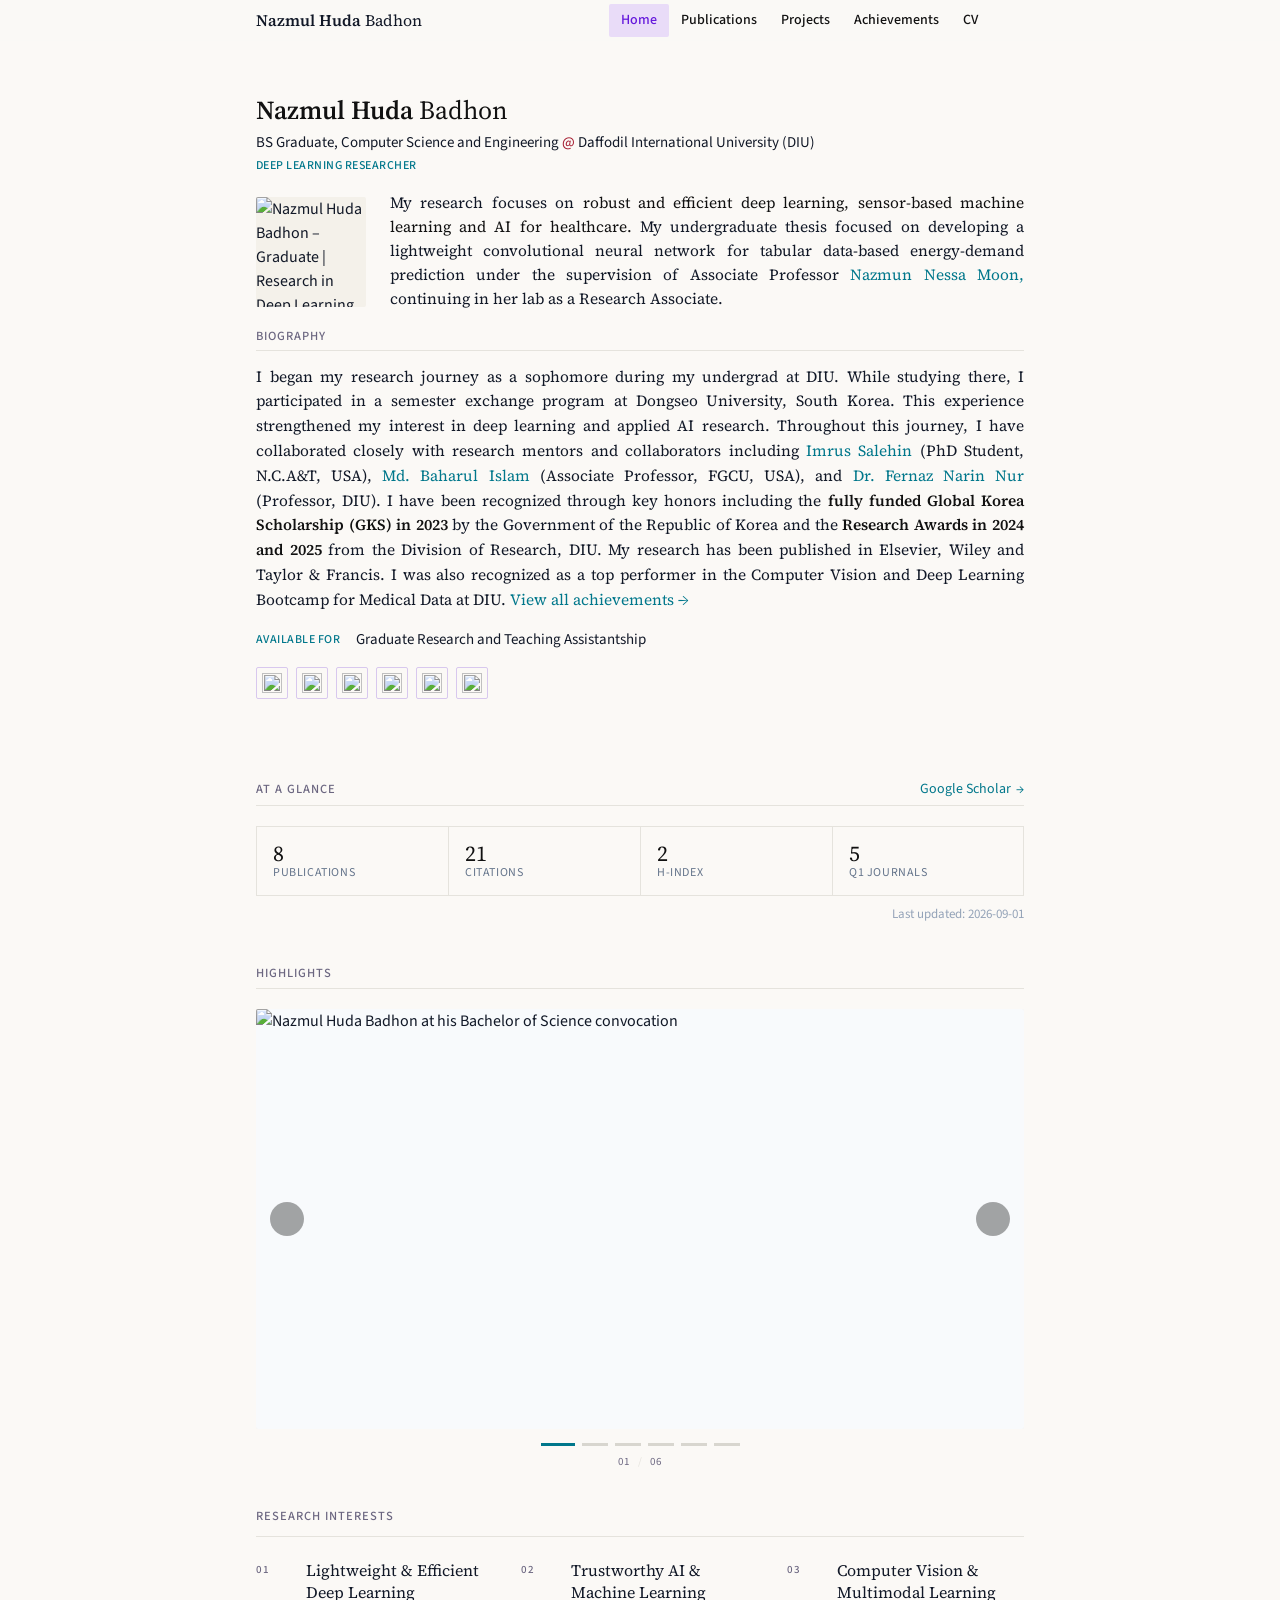
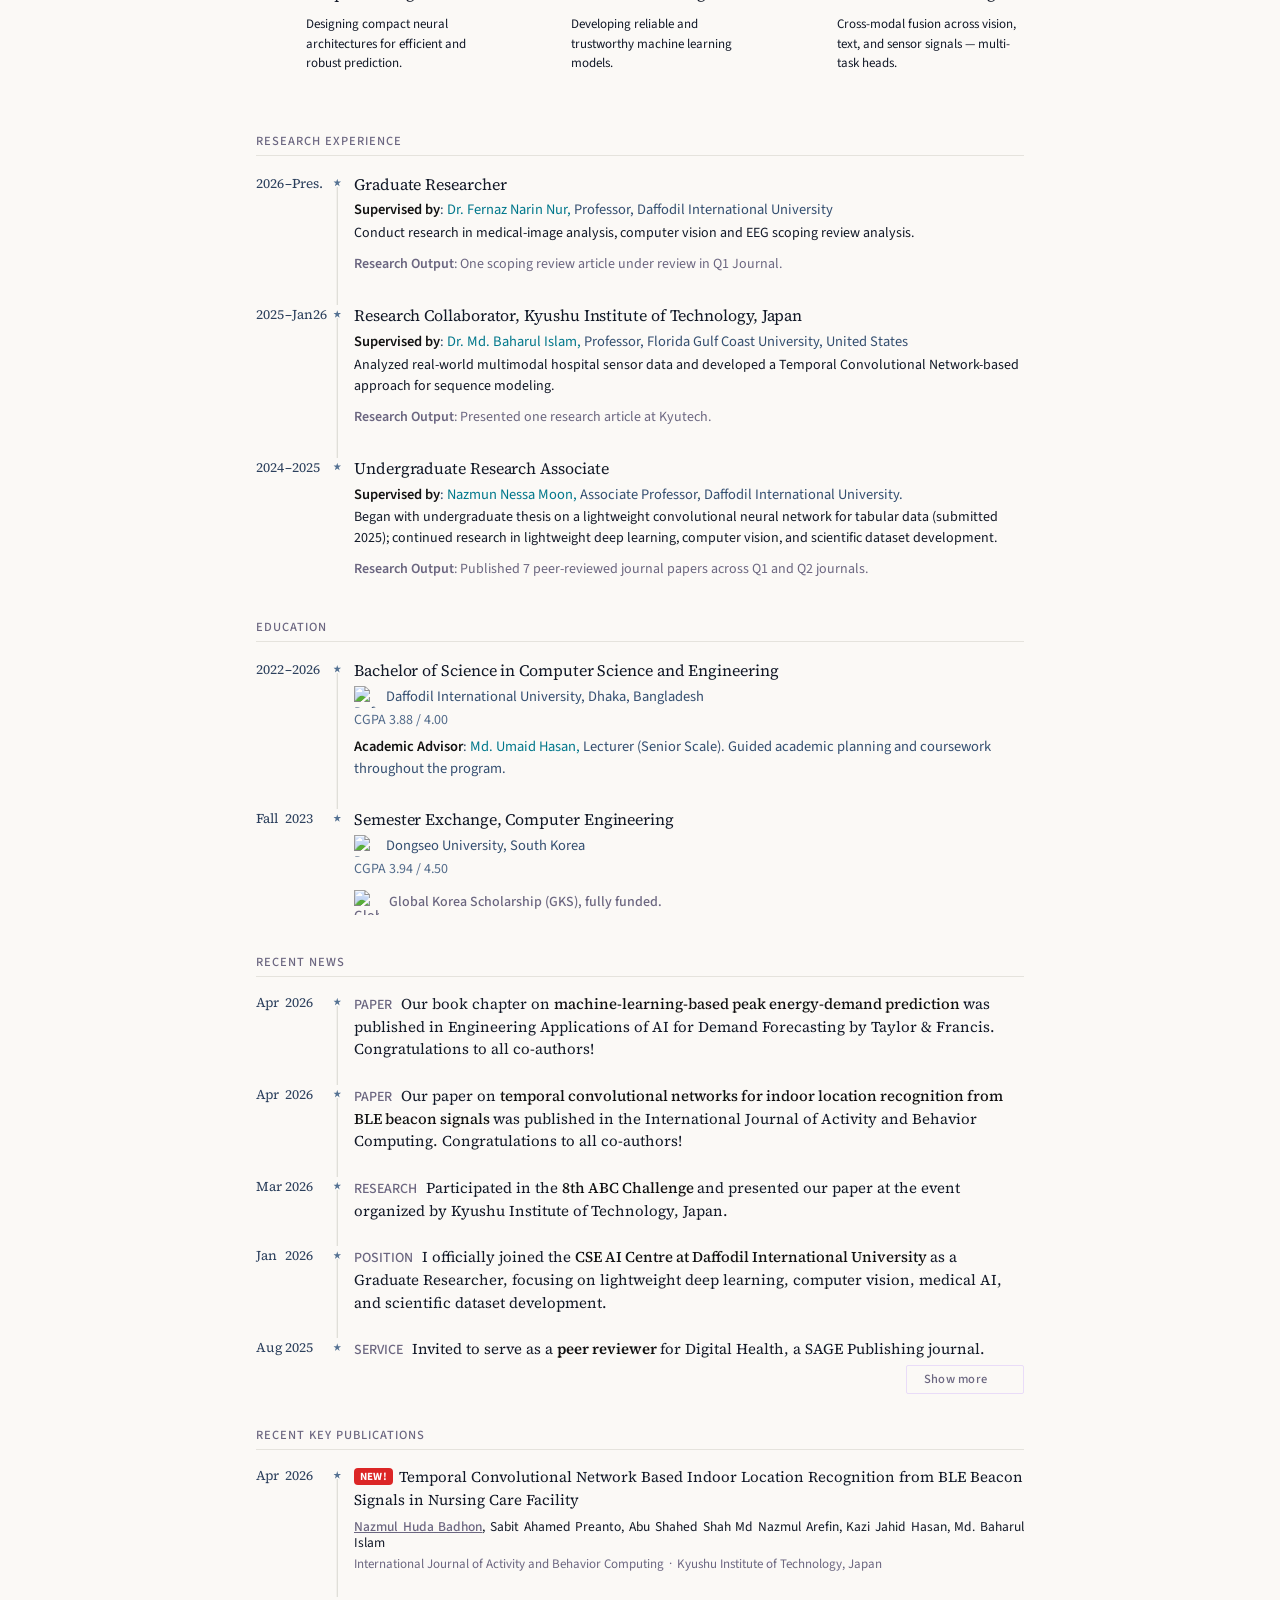
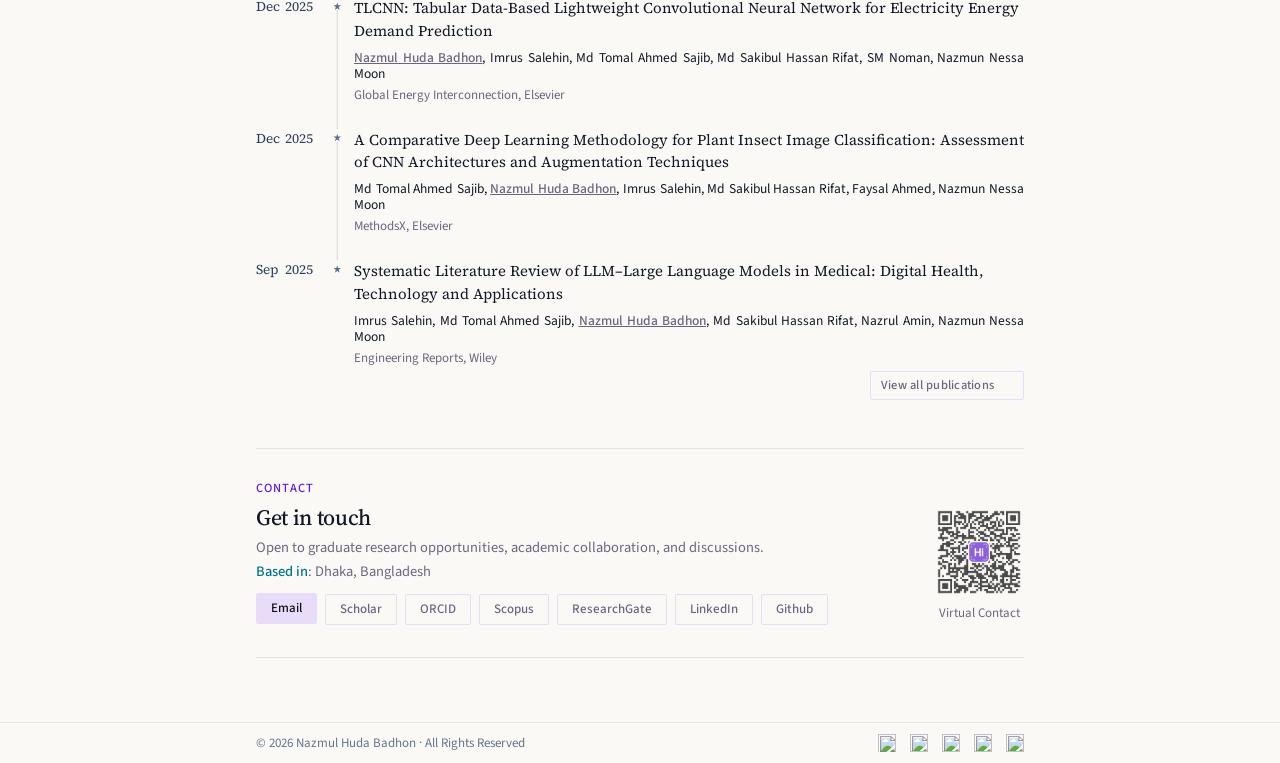
==== index.html @ 68e1f947 "New Version of Academic Website" ====
<!DOCTYPE html>
<html class="scroll-smooth" lang="en">

<head>
  <meta charset="UTF-8" />
  <meta name="viewport" content="width=device-width, initial-scale=1.0" />
  <meta name="viewport" content="width=device-width, initial-scale=1, maximum-scale=1, user-scalable=no">
  <meta name="description"
    content="Academic Website of Nazmul Huda Badhon, a computer science graduate and deep learning researcher working in healthcare AI, sensor-based machine learning, and lightweight deep learning." />
  <meta name="theme-color" content="#ffffff" />
  <meta name="keywords"
    content="Nazmul Huda Badhon, Badhon, Computer Science, Deep Learning, AI, Medical Imaging, Research, Publications, Portfolio, Website, CSE Researcher" />
  <link rel="canonical" href="https://nazmulhudabadhon.github.io/" />

  <!-- Google site verification -->
  <meta name="google-site-verification" content="2ws3IdBsnUZpFe400H1C5vRXXWAB_O7FI4sjySFVsS0" />

  <title>Nazmul Huda Badhon | Academic Website</title>

  <!-- Critical local fonts -->
  <link rel="preload" href="./fonts/SourceSans3-Regular.woff2" as="font" type="font/woff2" crossorigin>
  <link rel="preload" href="./fonts/SourceSans3-Medium.woff2" as="font" type="font/woff2" crossorigin>
  <link rel="preload" href="./fonts/SourceSans3-SemiBold.woff2" as="font" type="font/woff2" crossorigin>
  <link rel="preload" href="./fonts/SourceSans3-Bold.woff2" as="font" type="font/woff2" crossorigin>
  <link rel="preload" href="./fonts/SourceSans3-Italic.woff2" as="font" type="font/woff2" crossorigin>
  <link rel="preload" href="./fonts/SourceSerif4-VariableFont_opsz,wght.woff2" as="font" type="font/woff2" crossorigin>
  <link rel="preload" href="https://cdnjs.cloudflare.com/ajax/libs/font-awesome/6.5.2/webfonts/fa-regular-400.woff2"
    as="font" type="font/woff2" crossorigin>
  <link rel="preload" href="https://cdnjs.cloudflare.com/ajax/libs/font-awesome/6.5.2/webfonts/fa-solid-900.woff2"
    as="font" type="font/woff2" crossorigin>

  <!-- Font Awesome -->
  <link rel="stylesheet" href="https://cdnjs.cloudflare.com/ajax/libs/font-awesome/6.5.2/css/fontawesome.min.css">
  <link rel="stylesheet" href="https://cdnjs.cloudflare.com/ajax/libs/font-awesome/6.5.2/css/solid.min.css">
  <link rel="stylesheet" href="https://cdnjs.cloudflare.com/ajax/libs/font-awesome/6.5.2/css/regular.min.css">
  <link rel="stylesheet" href="https://cdnjs.cloudflare.com/ajax/libs/font-awesome/6.5.2/css/brands.min.css">

  <!-- CSS -->
  <link rel="stylesheet" href="./style/style.css">
  <link rel="stylesheet" href="./style/tailwind-built.css">

  <!-- Primary favicon -->
  <link rel="icon" type="image/png" sizes="48x48"
    href="https://res.cloudinary.com/a3xhs0jd/image/upload/f_png,w_48,h_48,c_fill/v1786223898/favicon.png">

  <!-- Additional favicon size -->
  <link rel="icon" type="image/png" sizes="32x32"
    href="https://res.cloudinary.com/a3xhs0jd/image/upload/f_png,w_32,h_32,c_fill/v1786223898/favicon.png">

  <!-- ICO fallback -->
  <link rel="icon" type="image/x-icon"
    href="https://res.cloudinary.com/a3xhs0jd/image/upload/f_ico,w_32,h_32,c_fill/v1786223837/favicon_qq6rld.ico">

  <!-- Apple / iOS -->
  <link rel="apple-touch-icon" sizes="180x180"
    href="https://res.cloudinary.com/a3xhs0jd/image/upload/f_png,w_180,h_180,c_fill/v1786223017/apple-touch-icon.png">

  <!-- Link Preview: Facebook, LinkedIn, WhatsApp -->
  <meta property="og:type" content="website">
  <meta property="og:url" content="https://nazmulhudabadhon.github.io/">
  <meta property="og:title" content="Nazmul Huda Badhon | Academic Website">
  <meta property="og:description" content="Computer Science Graduate and Deep Learning Researcher">
  <meta property="og:image"
    content="https://res.cloudinary.com/a3xhs0jd/image/upload/f_auto,q_auto/v1786223200/preview.png">
  <meta property="og:image:width" content="1200">
  <meta property="og:image:height" content="630">
  <meta property="og:image:alt" content="Nazmul Huda Badhon academic website preview">

  <!-- JSON-LD Schema Markup -->
  <script type="application/ld+json">
      {
        "@context": "https://schema.org",
        "@type": "Person",
        "name": "Nazmul Huda Badhon",
        "url": "https://nazmulhudabadhon.github.io",
        "image": [
          "https://res.cloudinary.com/a3xhs0jd/image/upload/f_auto,q_auto,w_400/v1788415214/badhon.jpg",
          "https://upload.wikimedia.org/wikipedia/commons/9/96/Nazmulhudabadhon.jpg"
        ],
        "jobTitle": "Deep Learning Researcher and Computer Science Graduate",
        "affiliation": {
          "@type": "Organization",
          "name": "Daffodil International University"
        },
        "nationality": {
          "@type": "Country",
          "name": "Bangladesh"
        },
        "sameAs": [
          "https://nazmulhudabadhon.github.io/",
          "https://sites.google.com/view/nazmulhudabadhon",
          "https://www.wikidata.org/wiki/Q136734590",
          "https://scholar.google.com/citations?user=pIs1mzsAAAAJ",
          "https://orcid.org/0009-0006-6205-2422",
          "https://www.researchgate.net/profile/Nazmul-Huda-Badhon",
          "https://www.scopus.com/authid/detail.uri?authorId=60208547100",
          "https://www.webofscience.com/wos/author/record/NYS-9310-2025",
          "https://www.semanticscholar.org/author/Nazmul-Huda-Badhon/2281092135",
          "https://sciprofiles.com/profile/nazmulhudabadhon",
          "https://daffodilvarsity.academia.edu/NazmulHudaBadhon",
          "https://loop.frontiersin.org/people/3455712/",
          "https://github.com/nazmulhudabadhon",
          "https://www.kaggle.com/nazmulhudabadhon",
          "https://www.linkedin.com/in/nazmulhudabadhon/",
          "https://www.facebook.com/nazmul.huda.badhon/",
          "https://www.instagram.com/n.bad_hon/",
          "https://commons.wikimedia.org/wiki/File:Nazmulhudabadhon.jpg"
        ]
      }
    </script>

  <script>
    (function () {
      try {
        const savedTheme = localStorage.getItem("site-theme");
        const systemDark = window.matchMedia("(prefers-color-scheme: dark)").matches;
        const theme = savedTheme || (systemDark ? "dark" : "light");
        document.documentElement.dataset.theme = theme;
        document.documentElement.style.colorScheme = theme;
      } catch (error) {
        document.documentElement.dataset.theme = "light";
        document.documentElement.style.colorScheme = "light";
      }
    })();
  </script>

</head>

<body class="scroll-smooth">
  <a class="skip-link sr-only focus:not-sr-only focus:fixed focus:top-3 focus:left-3 focus:z-[10000] focus:bg-white focus:px-4 focus:py-2 focus:shadow-lg"
    href="#main-content">Skip to main content</a>

  <!-- ===== DESKTOP TOP NAVBAR ===== -->
  <header class="desktop-header hidden lg:block">
    <div class="desktop-header__inner">
      <a href="./" class="desktop-brand" aria-label="Nazmul Huda Badhon home">
        <span style="font-weight: 600;">Nazmul Huda</span>&nbsp;Badhon
      </a>

      <nav class="segmented-nav" aria-label="Main navigation">
        <a href="./" class="segmented-nav__link is-active" aria-current="page">Home</a>

        <a href="./research/" class="segmented-nav__link">Publications</a>

        <a href="./projects/" class="segmented-nav__link">Projects</a>

        <a href="./achievement/" class="segmented-nav__link">Achievements</a>

        <a href="./resume/" class="segmented-nav__link segmented-nav__link--cv">CV</a>
      </nav>

      <button id="themeToggle" class="desktop-theme-toggle" type="button" aria-label="Switch to dark mode"
        title="Switch to dark mode" aria-pressed="false">
        <i class="fa-regular fa-moon" aria-hidden="true"></i>
      </button>
    </div>
  </header>

  <!-- Mobile top header -->
  <header class="mobile-topbar lg:hidden">
    <a href="./" class="mobile-topbar__brand">
      <span class="mobile-topbar__name">Nazmul Huda Badhon</span>
    </a>

    <button id="mobileThemeToggle" class="mobile-topbar__theme" type="button" aria-label="Switch theme"
      aria-pressed="false">
      <i class="fa-regular fa-sun" aria-hidden="true"></i>
    </button>
  </header>


  <!-- ===== MAIN CONTENT ===== -->
  <main id="main-content">
    <div class="drawer lg:drawer-open">
      <input id="my-drawer-2" type="checkbox" class="drawer-toggle" />
      <div class="drawer-content flex flex-col w-full">

        <!-- About -->
        <section id="about" class="pt-8 pb-12 lg:pt-6 lg:pb-16">

          <!-- Homepage introduction -->
          <div class="mx-auto w-full max-w-[768px] px-6 lg:px-0">

            <div style="margin-top: 26px;">

              <!-- Name -->
              <h1 class="mt-6 sm:mt-4 font-['Source_Serif_4'] leading-[1.05] tracking-[-0.025em] text-[#111111]"
                style="font-size: clamp(12px, 6vw, 26px);">
                <span style="font-weight:600;">Nazmul Huda</span>&nbsp;Badhon
              </h1>

              <!-- Affiliation -->
              <p class="bsc-affiliation mb-[6px] italic sm:not-italic text-left font-['Source_Sans_3'] text-[14px] font-normal leading-[1.6] text-[#1111111] sm:text-[15px]"
                style="margin-top: 1px;">
                BS Graduate, Computer Science and Engineering
                <span class="atr not-italic text-[#A51C30]">@</span>
                Daffodil International University (DIU)
              </p>

              <!-- Role -->
              <div
                style="font-family:var(--font-mono);font-size:12px;font-weight:500;color:var(--accent-link);letter-spacing:0.04em;text-transform:uppercase;margin-top:2px;margin-bottom:16px">
                Deep Learning Researcher
              </div>

              <!-- Mobile-only wrapped profile section -->
              <div class="mobile-research-wrap lg:hidden">

                <img src="https://res.cloudinary.com/a3xhs0jd/image/upload/f_auto,q_auto,w_400/v1788415214/badhon.jpg"
                  alt="Nazmul Huda Badhon" class="mobile-research-photo">

                <p class="mobile-research-text">
                  My research focuses on

                  <span class="text-[#111111]">
                    robust and efficient deep learning, sensor-based machine learning and
                    AI for healthcare.
                  </span>

                  My undergraduate thesis focused on developing a lightweight
                  convolutional neural network for tabular data-based energy-demand
                  prediction under the supervision of Associate Professor

                  <a href="https://scholar.google.com/citations?user=mC0VMYQAAAAJ&hl=en" target="_blank"
                    rel="noopener noreferrer"
                    class="font-normal text-[#00778B] decoration-[#00778B]/40 transition-colors hover:text-[#6519dc] hover:decoration-[#6519dc]"
                    style="text-decoration-thickness: 1px;">
                    Nazmun Nessa Moon,
                  </a>

                  continuing in her lab as a Research Associate.
                </p>
              </div>

              <!-- Portrait + Research introduction -->
              <div class="profile-intro">

                <!-- Floating portrait -->
                <figure class="hidden lg:block profile-intro__photo">
                  <img src="https://res.cloudinary.com/a3xhs0jd/image/upload/f_auto,q_auto,w_400/v1788415214/badhon.jpg"
                    alt="Nazmul Huda Badhon – Graduate | Research in Deep Learning and Computer Vision" width="600"
                    height="600" loading="eager" decoding="async" fetchpriority="high" />
                </figure>

                <!-- This paragraph wraps around the image -->
                <p class="hidden lg:block profile-intro__text">
                  My research focuses on

                  <span class="text-[#111111]">
                    robust and efficient deep learning, sensor-based machine learning and
                    AI for healthcare.
                  </span>

                  My undergraduate thesis focused on developing a lightweight
                  convolutional neural network for tabular data-based energy-demand
                  prediction under the supervision of Associate Professor

                  <a href="https://scholar.google.com/citations?user=mC0VMYQAAAAJ&hl=en" target="_blank"
                    rel="noopener noreferrer"
                    class="font-normal text-[#00778B] decoration-[#00778B]/40 transition-colors hover:text-[#6519dc] hover:decoration-[#6519dc]"
                    style="text-decoration-thickness: 1px;">
                    Nazmun Nessa Moon,
                  </a>

                  continuing in her lab as a Research Associate.
                </p>

                <!-- paragraph below the portrait -->
                <div class="academic-section-heading" style="margin-top: 16px;">
                  <span class="academic-section-kicker">
                    Biography
                  </span>
                </div>

                <p class="profile-intro__second mobile-research-text">
                  I began my research journey as a sophomore during
                  my undergrad at
                  DIU. While studying there,
                  I participated in a semester exchange program at Dongseo University, South Korea.
                  This experience strengthened my interest in deep learning and applied
                  AI research.
                  Throughout this journey, I have
                  collaborated closely with research mentors and collaborators including

                  <a href="https://scholar.google.com/citations?user=eg3QPhcAAAAJ&hl=en" target="_blank"
                    rel="noopener noreferrer"
                    class="font-normal text-[#00778B] decoration-[#00778B]/40 transition-colors hover:text-[#6519dc] hover:decoration-[#6519dc]"
                    style="text-decoration-thickness: 1px;">
                    Imrus Salehin
                  </a>
                  (PhD Student, N.C.A&T, USA),

                  <a href="https://scholar.google.com/citations?user=TzuA2ScAAAAJ&hl=en" target="_blank"
                    rel="noopener noreferrer"
                    class="font-normal text-[#00778B] decoration-[#00778B]/40 transition-colors hover:text-[#6519dc] hover:decoration-[#6519dc]"
                    style="text-decoration-thickness: 1px;">
                    Md. Baharul Islam
                  </a>
                  (Associate Professor, FGCU, USA), and

                  <a href="https://scholar.google.com/citations?user=2D3mKUYAAAAJ&hl=en" target="_blank"
                    rel="noopener noreferrer"
                    class="font-normal text-[#00778B] decoration-[#00778B]/40 transition-colors hover:text-[#6519dc] hover:decoration-[#6519dc]"
                    style="text-decoration-thickness: 1px;">
                    Dr. Fernaz Narin Nur
                  </a>
                  (Professor, DIU).

                  I have been recognized through key honors including the
                  <span class="font-semibold text-[#111111]">
                    fully funded Global Korea Scholarship (GKS) in 2023
                  </span>
                  by the Government of the Republic of Korea and the
                  <span class="font-semibold text-[#111111]">
                    Research Awards in 2024 and 2025
                  </span>
                  from the Division of Research, DIU. My research has been published in Elsevier, Wiley and Taylor &
                  Francis. I was also
                  recognized as a top performer in the Computer Vision and Deep Learning
                  Bootcamp for Medical Data at DIU.

                  <a href="./achievement/"
                    class="inline-flex items-center gap-1 whitespace-nowrap text-[#00778B] decoration-[#00778B]/40 underline-offset-2 transition hover:text-[#6519dc]">
                    View all achievements
                    <span aria-hidden="true">→</span>
                  </a>
                </p>

                <!-- Availability -->
                <div class="mt-2 flex flex-col items-start gap-1.5 py-2 sm:flex-row sm:items-center sm:gap-4"
                  role="status" aria-label="Availability">

                  <span
                    style="font-family:var(--font-mono);font-size:12px;font-weight:500;color:var(--accent-link);letter-spacing:0.04em;text-transform:uppercase;margin-top:1px;">
                    Available for
                  </span>

                  <span class="font-['Source_Sans_3'] font-normal text-[13px] leading-[1.65] sm:text-[15px]">
                    Graduate Research and Teaching Assistantship
                  </span>
                </div>

                <!-- Academic and professional links (desktop) -->
                <nav class="profile-hero__links mt-2" aria-label="Academic profiles">

                  <a href="mailto:nazmul.badhon.research@gmail.com" aria-label="Email">
                    <img
                      src="https://res.cloudinary.com/a3xhs0jd/image/upload/f_auto,q_auto,w_60/v1786221115/email_cqgi7z.png"
                      alt="" aria-hidden="true" width="18" height="18" loading="eager" decoding="sync"
                      fetchpriority="high" />
                  </a>

                  <a href="https://scholar.google.com/citations?user=pIs1mzsAAAAJ" target="_blank"
                    rel="noopener noreferrer" aria-label="View Nazmul Huda Badhon's Google Scholar profile">
                    <img
                      src="https://res.cloudinary.com/a3xhs0jd/image/upload/f_auto,q_auto,w_60/v1786221124/hat_zmoqjo.png"
                      alt="" aria-hidden="true" width="18" height="18" loading="eager" decoding="sync"
                      fetchpriority="high" />
                  </a>

                  <a href="https://www.researchgate.net/profile/Nazmul-Huda-Badhon" target="_blank"
                    rel="noopener noreferrer" aria-label="View Nazmul Huda Badhon's ResearchGate profile">
                    <img
                      src="https://res.cloudinary.com/a3xhs0jd/image/upload/f_auto,q_auto,w_60/v1788256786/researchgate_joidi0.png"
                      alt="" aria-hidden="true" width="18" height="18" loading="eager" decoding="sync"
                      fetchpriority="high" />
                  </a>

                  <a href="https://www.linkedin.com/in/nazmulhudabadhon/" target="_blank" rel="noopener noreferrer"
                    aria-label="View Nazmul Huda Badhon's LinkedIn profile">
                    <img
                      src="https://res.cloudinary.com/a3xhs0jd/image/upload/f_auto,q_auto,w_60/v1788254261/linkedin_lxpqgw.png"
                      alt="" aria-hidden="true" width="18" height="18" loading="eager" decoding="sync"
                      fetchpriority="high" />
                  </a>

                  <a href="https://orcid.org/0009-0006-6205-2422" target="_blank" rel="noopener noreferrer"
                    aria-label="Orcid">
                    <img
                      src="https://res.cloudinary.com/a3xhs0jd/image/upload/f_auto,q_auto,w_60/v1786221129/orcid_srrwzo.png"
                      alt="" aria-hidden="true" width="18" height="18" loading="eager" decoding="sync"
                      fetchpriority="high" />
                  </a>

                  <a href="https://github.com/nazmulhudabadhon" target="_blank" rel="noopener noreferrer"
                    aria-label="Github">
                    <img
                      src="https://res.cloudinary.com/a3xhs0jd/image/upload/f_auto,q_auto,w_60/v1786221121/github_rj0qce.png"
                      alt="" aria-hidden="true" width="18" height="18" loading="eager" decoding="sync"
                      fetchpriority="high" />
                  </a>
                  </a>
                </nav>
              </div>

              <!-- Research statistics -->
              <div class="act__head martop">
                <h2 id="actTitle" class="academic-section-kicker">
                  At a glance
                </h2>

                <a href="https://scholar.google.com/citations?user=pIs1mzsAAAAJ" target="_blank"
                  rel="noopener noreferrer" class="act__head-link">
                  Google Scholar
                  <span aria-hidden="true">→</span>
                </a>
              </div>

              <div class="research-stats mt-5" aria-label="Research statistics">

                <div class="research-stats__item">
                  <span class="block font-['Source_Serif_4'] text-[20px] leading-6 text-[#111111] sm:text-[22px]">
                    8
                  </span>

                  <span
                    class="block font-['Source_Sans_3'] text-[9px] leading-4 tracking-[0.05em] text-slate-500 sm:text-[12px]">
                    PUBLICATIONS
                  </span>

                </div>


                <div class="research-stats__item">
                  <span class="block font-['Source_Serif_4'] text-[20px] leading-6 text-[#111111] sm:text-[22px]">
                    21
                  </span>

                  <span
                    class="block font-['Source_Sans_3'] text-[9px] leading-4 tracking-[0.05em] text-slate-500 sm:text-[12px]">
                    CITATIONS
                  </span>
                </div>


                <div class="research-stats__item">
                  <span class="block font-['Source_Serif_4'] text-[20px] leading-6 text-[#111111] sm:text-[22px]">
                    2
                  </span>

                  <span
                    class="block font-['Source_Sans_3'] text-[9px] leading-4 tracking-[0.05em] text-slate-500 sm:text-[12px]">
                    H-INDEX
                  </span>
                </div>


                <div class="research-stats__item">
                  <span class="block font-['Source_Serif_4'] text-[20px] leading-6 text-[#111111] sm:text-[22px]">
                    5
                  </span>

                  <span
                    class="block font-['Source_Sans_3'] text-[9px] leading-4 tracking-[0.05em] text-slate-500 sm:text-[12px]">
                    Q1 JOURNALS
                  </span>
                </div>

              </div>

              <!-- Update metadata -->
              <p
                class="mb-0 mt-2 text-right font-['Source_Sans_3'] text-[12px] font-normal leading-5 text-slate-400 sm:text-[13px] lg:mb-0">
                Last updated: 2026-09-01
              </p>

            </div>

            <div class="w-full mx-auto px-4 lg:max-w-[768px] lg:px-0 lg:pt-3">
              <div class="academic-showcase-layout">

                <!-- Academic Highlights Carousel -->
                <section class="act" aria-labelledby="actTitle">

                  <div class="act__head">
                    <h2 id="actTitle" class="academic-section-kicker">
                      Highlights
                    </h2>
                  </div>

                  <div class="act__stage">

                    <div class="act__viewport">

                      <button class="act__arrow act__arrow--prev" type="button" id="actPrev"
                        aria-label="Previous academic highlight" aria-controls="actTrack">
                        <i class="fa-solid fa-chevron-left" aria-hidden="true"></i>
                      </button>

                      <ul class="act__track" id="actTrack" role="list">

                        <!-- Slide 1 -->
                        <li class="act__slide" role="listitem">
                          <figure class="act__figure">
                            <img
                              src="https://res.cloudinary.com/a3xhs0jd/image/upload/f_auto,q_auto,w_1000/v1786218870/IMG_9066_jmb3ff.jpg"
                              alt="Nazmul Huda Badhon at his Bachelor of Science convocation" width="1600" height="900"
                              loading="eager" decoding="async" fetchpriority="high" data-lightbox
                              data-caption="Nazmul Huda Badhon at his Bachelor of Science convocation" />
                          </figure>
                        </li>

                        <!-- Slide 2 -->
                        <li class="act__slide" role="listitem">
                          <figure class="act__figure">
                            <img
                              src="https://res.cloudinary.com/a3xhs0jd/image/upload/f_auto,q_auto,w_1000/v1786218835/photo-output_hrixpt.jpg"
                              alt="Nazmul Huda Badhon with faculty members after completing his undergraduate thesis"
                              width="5754" height="4316" loading="eager" decoding="async" data-lightbox
                              data-caption="Nazmul Huda Badhon with faculty members after completing his undergraduate thesis" />
                          </figure>
                        </li>

                        <!-- Slide 3 -->
                        <li class="act__slide" role="listitem">
                          <figure class="act__figure">
                            <img
                              src="https://res.cloudinary.com/a3xhs0jd/image/upload/f_auto,q_auto,w_1000/v1786218819/IMG_0562_no3nf9.jpg"
                              alt="Nazmul Huda Badhon was the founding General Secretary of DIU Research Society"
                              width="5754" height="4316" loading="eager" decoding="async" data-lightbox
                              data-caption="Nazmul Huda Badhon was the founding General Secretary of DIU Research Society" />
                          </figure>
                        </li>

                        <!-- Slide 4 -->
                        <li class="act__slide" role="listitem">
                          <figure class="act__figure">
                            <img
                              src="https://res.cloudinary.com/a3xhs0jd/image/upload/f_auto,q_auto,w_1000/v1786220058/IMG_0278_tjve3a.jpg"
                              alt="Nazmul Huda Badhon during his semester exchange at Dongseo University" width="961"
                              height="1280" loading="lazy" decoding="async" data-lightbox
                              data-caption="Nazmul Huda Badhon during his semester exchange at Dongseo University" />
                          </figure>
                        </li>

                        <!-- Slide 5 -->
                        <li class="act__slide" role="listitem">
                          <figure class="act__figure">
                            <img
                              src="https://res.cloudinary.com/a3xhs0jd/image/upload/f_auto,q_auto,w_1000/v1786220597/IMG_20250219_095044_1_xv1egt.jpg"
                              alt="Nazmul Huda Badhon recognized as a top performer in a computer vision bootcamp"
                              width="1200" height="800" loading="lazy" decoding="async" data-lightbox
                              data-caption="Nazmul Huda Badhon recognized as a top performer in a computer vision bootcamp" />
                          </figure>
                        </li>

                        <!-- Slide 6 -->
                        <li class="act__slide" role="listitem">
                          <figure class="act__figure">
                            <img
                              src="https://res.cloudinary.com/a3xhs0jd/image/upload/f_auto,q_auto,w_1000/v1786220050/IMG_1345_ssosnu.jpg"
                              alt="Nazmul Huda Badhon participating in an international academic camp in South Korea"
                              width="1200" height="800" loading="lazy" decoding="async" data-lightbox
                              data-caption="Nazmul Huda Badhon participating in an international academic camp in South Korea" />
                          </figure>
                        </li>
                      </ul>

                      <button class="act__arrow act__arrow--next" type="button" id="actNext"
                        aria-label="Next academic highlight" aria-controls="actTrack">
                        <i class="fa-solid fa-chevron-right" aria-hidden="true"></i>
                      </button>
                    </div>

                  </div>

                  <div class="act__footer">
                    <div class="act__indicators" id="actIndicators" aria-label="Academic highlight navigation"></div>

                    <div class="act__counter" aria-live="polite">
                      <span id="actCurrent">01</span>
                      <span class="act__counter-separator">/</span>
                      <span id="actTotal">06</span>
                    </div>
                  </div>

                </section>
                <!-- End of Academic Highlights Carousel -->
              </div>

              <!-- research interests -->
              <aside class="research-interests-panel" aria-labelledby="researchInterestsTitle">

                <div class="research-interests-panel__head">
                  <h2 id="researchInterestsTitle" class="academic-section-kicker">
                    Research Interests
                  </h2>
                </div>

                <ol class="research-interests-list">

                  <li class="research-interests-item">
                    <span class="research-interests-number">01</span>

                    <div class="research-interests-content">
                      <h3>Lightweight &amp; Efficient Deep Learning</h3>
                      <p>
                        Designing compact neural architectures for efficient and robust prediction.
                      </p>
                    </div>
                  </li>

                  <li class="research-interests-item">
                    <span class="research-interests-number">02</span>

                    <div class="research-interests-content">
                      <h3>Trustworthy AI &amp; Machine Learning</h3>
                      <p>
                        Developing reliable and trustworthy machine learning models.
                      </p>
                    </div>
                  </li>

                  <li class="research-interests-item">
                    <span class="research-interests-number">03</span>

                    <div class="research-interests-content">
                      <h3>Computer Vision &amp; Multimodal Learning</h3>
                      <p>
                        Cross-modal fusion across vision, text, and sensor signals —
                        multi-task heads.
                      </p>
                    </div>
                  </li>

                </ol>
              </aside>

              <!-- Research Experience -->
              <div class="academic-section-heading">
                <span class="academic-section-kicker">
                  Research Experience
                </span>
              </div>

              <div class="academic-timeline academic-timeline--education">

                <div class="academic-timeline__item">
                  <div class="academic-timeline__year">
                    <span>2026</span>
                    <span>–Pres.</span>
                  </div>

                  <div class="academic-timeline__rail" aria-hidden="true"></div>

                  <div class="academic-timeline__content">
                    <h3>
                      Graduate Researcher
                    </h3>

                    <p class="education-timeline-place">
                      <span><b class="text-[#111111]">Supervised by</b>: <a
                          href="https://faculty.daffodilvarsity.edu.bd/profile/cse/fernaz.html" target="_blank"
                          rel="noopener noreferrer" class="font-normal text-[#00778B] transition-colors 
                          hover:text-[#6519dc] hover:decoration-[#6519dc]">
                          Dr. Fernaz Narin Nur,
                        </a> Professor, Daffodil
                        International
                        University</span>
                    </p>

                    <div class="research-interests-content">
                      <p style="font-size: 14px; margin-top: 2px;">
                        Conduct research in medical-image analysis, computer vision and
                        EEG scoping review analysis.
                      </p>
                    </div>

                    <div class="education-timeline-note">
                      <span style="font-size: 14px; font-weight: 400; color:var(--text-muted);"><b
                          style="color:var(--text-muted);">Research
                          Output</b>: One scoping review article under
                        review in
                        Q1 Journal.</span>
                    </div>

                  </div>
                </div>

                <div class="academic-timeline__item">
                  <div class="academic-timeline__year">
                    <span>2025</span>
                    <span>–Jan26</span>
                  </div>

                  <div class="academic-timeline__rail" aria-hidden="true"></div>

                  <div class="academic-timeline__content">
                    <h3>
                      Research Collaborator, Kyushu Institute of Technology, Japan
                    </h3>

                    <p class="education-timeline-place">
                      <span><b class="text-[#111111]">Supervised by</b>: <a href="https://www.fgcu.edu/directory/mislam"
                          target="_blank" rel="noopener noreferrer" class="font-normal text-[#00778B] transition-colors 
                          hover:text-[#6519dc] hover:decoration-[#6519dc]">
                          Dr. Md. Baharul Islam,
                        </a> Professor, Florida Gulf
                        Coast University, United States</span>
                    </p>

                    <div class="research-interests-content">
                      <p style="font-size: 14px; margin-top: 2px;">
                        Analyzed real-world multimodal hospital sensor data
                        and developed a Temporal Convolutional Network-based approach for sequence modeling.
                      </p>
                    </div>

                    <div class="education-timeline-note">
                      <span style="font-size: 14px; font-weight: 400; color:var(--text-muted);"><b
                          style="color:var(--text-muted);">Research
                          Output</b>: Presented one research article at
                        Kyutech.</span>
                    </div>

                  </div>
                </div>

                <div class="academic-timeline__item">
                  <div class="academic-timeline__year">
                    <span>2024</span>
                    <span>–2025</span>
                  </div>

                  <div class="academic-timeline__rail" aria-hidden="true"></div>

                  <div class="academic-timeline__content">
                    <h3>
                      Undergraduate Research Associate
                    </h3>

                    <p class="education-timeline-place">
                      <span><b class="text-[#111111]">Supervised by</b>: <a
                          href="https://faculty.daffodilvarsity.edu.bd/profile/cse/nazmun-nessa-moon.html"
                          target="_blank" rel="noopener noreferrer" class="font-normal text-[#00778B] transition-colors 
                          hover:text-[#6519dc] hover:decoration-[#6519dc]">
                          Nazmun Nessa Moon,
                        </a> Associate Professor,
                        Daffodil International
                        University.</span>
                    </p>

                    <div class="research-interests-content">
                      <p style="font-size: 14px; margin-top: 2px;">
                        Began with undergraduate thesis on a lightweight convolutional
                        neural network for tabular data (submitted 2025); continued research in lightweight
                        deep learning, computer vision, and scientific dataset development.
                      </p>
                    </div>

                    <div class="education-timeline-note">
                      <span style="font-size: 14px; font-weight: 400; color:var(--text-muted);"><b
                          style="color:var(--text-muted);">Research
                          Output</b>: Published 7 peer-reviewed journal
                        papers
                        across Q1 and Q2 journals.</span>
                    </div>
                  </div>
                </div>

              </div>

              <!-- Education -->
              <div class="academic-section-heading">
                <span class="academic-section-kicker">
                  Education
                </span>
              </div>

              <div class="academic-timeline academic-timeline--education">

                <div class="academic-timeline__item">
                  <div class="academic-timeline__year">
                    <span>2022</span>
                    <span>–2026</span>
                  </div>

                  <div class="academic-timeline__rail" aria-hidden="true"></div>

                  <div class="academic-timeline__content">
                    <h3>
                      Bachelor of Science in Computer Science and Engineering
                    </h3>

                    <p class="education-timeline-place">
                      <img
                        src="https://res.cloudinary.com/a3xhs0jd/image/upload/f_auto,q_auto,w_60/v1786221113/diu_xy5y6n.png"
                        alt="Daffodil International University logo" width="28" height="28" loading="lazy"
                        decoding="async">

                      <span>Daffodil International University, Dhaka, Bangladesh</span>
                    </p>

                    <div class="education-timeline-meta">
                      <span>CGPA 3.88 / 4.00</span>
                    </div>

                    <p class="education-timeline-place">
                      <span><b class="text-[#111111]">Academic Advisor</b>: <a
                          href="https://faculty.daffodilvarsity.edu.bd/profile/cse/umaid.html" target="_blank"
                          rel="noopener noreferrer" class="font-normal text-[#00778B] transition-colors 
                          hover:text-[#6519dc] hover:decoration-[#6519dc]">
                          Md. Umaid Hasan,
                        </a>
                        Lecturer (Senior Scale). Guided academic planning and coursework throughout the program.</span>
                      </span>
                    </p>

                  </div>
                </div>

                <div class="academic-timeline__item">
                  <div class="academic-timeline__year">
                    <span>Fall</span>
                    <span>2023</span>
                  </div>

                  <div class="academic-timeline__rail" aria-hidden="true"></div>

                  <div class="academic-timeline__content">
                    <h3>
                      Semester Exchange, Computer Engineering
                    </h3>

                    <p class="education-timeline-place">
                      <img
                        src="https://res.cloudinary.com/a3xhs0jd/image/upload/f_auto,q_auto,w_60/v1786301039/dsu_dsbeu3.png"
                        alt="Dongseo University logo" width="28" height="28" loading="lazy" decoding="async">

                      <span>Dongseo University, South Korea</span>
                    </p>

                    <div class="education-timeline-meta">
                      <span>CGPA 3.94 / 4.50</span>
                    </div>

                    <p class="education-timeline-note">
                      <img src="https://res.cloudinary.com/a3xhs0jd/image/upload/f_auto,q_auto,w_60/v1786301688/gks.png"
                        alt="Global Korea Scholarship logo" width="28" height="28" loading="lazy" decoding="async">

                      <span>Global Korea Scholarship (GKS), fully funded.</span>
                    </p>
                  </div>
                </div>

              </div>

              <!-- News -->
              <div class="academic-section-heading">
                <span class="academic-section-kicker">
                  Recent News
                </span>
              </div>

              <div class="publication-timeline" id="newsList">

                <!-- News 1 -->
                <div class="academic-timeline__item">
                  <div class="academic-timeline__year">
                    <span>Apr</span>
                    <span>2026</span>
                  </div>

                  <div class="academic-timeline__rail" aria-hidden="true"></div>
                  <div class="academic-timeline__content">
                    <p class="academic-timeline__title">
                      <span class="education-timeline-note"
                        style="display:inline; margin:0 6px 0 0; vertical-align:baseline;">
                        <span>PAPER</span>
                      </span>

                      Our book chapter on
                      <span class="font-medium text-[#111111]">
                        machine-learning-based peak energy-demand prediction
                      </span>
                      was published in
                      <em>Engineering Applications of AI for Demand Forecasting</em>
                      by Taylor &amp; Francis. Congratulations to all co-authors!
                    </p>
                  </div>
                </div>

                <!-- News 2 -->
                <div class="academic-timeline__item">
                  <div class="academic-timeline__year">
                    <span>Apr</span>
                    <span>2026</span>
                  </div>

                  <div class="academic-timeline__rail" aria-hidden="true"></div>

                  <div class="academic-timeline__content">
                    <p class="academic-timeline__title">
                      <span class="education-timeline-note"
                        style="display:inline; margin:0 6px 0 0; vertical-align:baseline;">
                        <span>PAPER</span>
                      </span>

                      Our paper on
                      <span class="font-medium text-[#111111]">
                        temporal convolutional networks for indoor location recognition
                        from BLE beacon signals
                      </span>
                      was published in the
                      <em>International Journal of Activity and Behavior Computing</em>.
                      Congratulations to all co-authors!
                    </p>
                  </div>
                </div>

                <!-- News 3 -->
                <div class="academic-timeline__item">
                  <div class="academic-timeline__year">
                    <span>Mar</span>
                    <span>2026</span>
                  </div>

                  <div class="academic-timeline__rail" aria-hidden="true"></div>

                  <div class="academic-timeline__content">
                    <p class="academic-timeline__title">
                      <span class="education-timeline-note"
                        style="display:inline; margin:0 6px 0 0; vertical-align:baseline;">
                        <span>RESEARCH</span>
                      </span>

                      Participated in the
                      <span class="font-medium text-[#111111]">
                        8th ABC Challenge
                      </span>
                      and presented our paper at the event organized by Kyushu Institute of
                      Technology, Japan.
                    </p>
                  </div>
                </div>

                <!-- News 4 -->
                <div class="academic-timeline__item">
                  <div class="academic-timeline__year">
                    <span>Jan</span>
                    <span>2026</span>
                  </div>

                  <div class="academic-timeline__rail" aria-hidden="true"></div>

                  <div class="academic-timeline__content">
                    <p class="academic-timeline__title">
                      <span class="education-timeline-note"
                        style="display:inline; margin:0 6px 0 0; vertical-align:baseline;">
                        <span>POSITION</span>
                      </span>

                      I officially joined the
                      <span class="font-medium text-[#111111]">
                        CSE AI Centre at Daffodil International University
                      </span>
                      as a Graduate Researcher, focusing on lightweight deep learning,
                      computer vision, medical AI, and scientific dataset development.
                    </p>
                  </div>
                </div>

                <!-- News 5 -->
                <div class="academic-timeline__item">
                  <div class="academic-timeline__year">
                    <span>Aug</span>
                    <span>2025</span>

                  </div>

                  <div class="academic-timeline__rail" aria-hidden="true"></div>

                  <div class="academic-timeline__content">
                    <p class="academic-timeline__title">
                      <span class="education-timeline-note"
                        style="display:inline; margin:0 6px 0 0; vertical-align:baseline;">
                        <span>SERVICE</span>
                      </span>

                      Invited to serve as a
                      <span class="font-semibold text-[#111111]">
                        peer reviewer
                      </span>
                      for <em>Digital Health</em>, a SAGE Publishing journal.
                    </p>
                  </div>
                </div>

                <!-- News 6 -->
                <div class="academic-timeline__item news-extra">
                  <div class="academic-timeline__year">
                    <span>July</span>
                    <span>2025</span>

                  </div>

                  <div class="academic-timeline__rail" aria-hidden="true"></div>

                  <div class="academic-timeline__content">
                    <p class="academic-timeline__title">
                      <span class="education-timeline-note"
                        style="display:inline; margin:0 6px 0 0; vertical-align:baseline;">
                        <span>RECOGNITION</span>
                      </span>

                      Recognized as a
                      <span class="font-semibold text-[#111111]">
                        top performer
                      </span>
                      in the Computer Vision and Deep Learning Bootcamp for Medical Data
                      at Daffodil International University.
                    </p>
                  </div>
                </div>

                <!-- News 7 -->
                <div class="academic-timeline__item news-extra">
                  <div class="academic-timeline__year">
                    <span>May</span>
                    <span>2025</span>

                  </div>

                  <div class="academic-timeline__rail" aria-hidden="true"></div>

                  <div class="academic-timeline__content">
                    <p class="academic-timeline__title">
                      <span class="education-timeline-note"
                        style="display:inline; margin:0 6px 0 0; vertical-align:baseline;">
                        <span>AWARD</span>
                      </span>

                      Received a
                      <span class="font-semibold text-[#111111]">
                        Research Award
                      </span>
                      from the Division of Research and Department of CSE at DIU
                      for scholarly publications.
                    </p>
                  </div>
                </div>

                <!-- News 8 -->
                <div class="academic-timeline__item news-extra">
                  <div class="academic-timeline__year">
                    <span>Apr</span>
                    <span>2023</span>
                  </div>

                  <div class="academic-timeline__rail" aria-hidden="true"></div>

                  <div class="academic-timeline__content">
                    <p class="academic-timeline__title">
                      <span class="education-timeline-note"
                        style="display:inline; margin:0 6px 0 0; vertical-align:baseline;">
                        <span>SCHOLARSHIP</span>
                      </span>

                      Awarded the
                      <span class="font-semibold text-[#111111]">
                        Global Korea Scholarship (GKS)
                      </span>
                      and completed a semester exchange at Dongseo University,
                      South Korea.
                    </p>
                  </div>
                </div>

              </div>

              <!-- News toggle -->
              <div class="news-toggle-wrap">
                <button type="button" class="news-toggle" id="newsToggle" aria-expanded="false"
                  aria-controls="newsTimeline">
                  <span class="news-toggle__text">Show more</span>
                  <i class="fa-solid fa-chevron-down news-toggle__icon" aria-hidden="true"></i>
                </button>
              </div>

              <!-- Recent Publications -->
              <div class="academic-section-heading">
                <span class="academic-section-kicker">
                  Recent Key Publications
                </span>
              </div>

              <div class="publication-timeline" id="recentPublicationsList">

                <!-- Publication 1 -->
                <div class="academic-timeline__item">
                  <div class="academic-timeline__year">
                    <span>Apr</span>
                    <span>2026</span>
                  </div>

                  <div class="academic-timeline__rail" aria-hidden="true"></div>

                  <div class="academic-timeline__content">
                    <p class="academic-timeline__title">
                      <span class="publication-news-badge">NEW!</span>
                      Temporal Convolutional Network Based Indoor Location Recognition
                      from BLE Beacon Signals in Nursing Care Facility
                      <a class="academic-timeline-link" href="https://doi.org/10.60401/ijabc.154" target="_blank"
                        rel="noopener noreferrer" aria-label="Open publication">
                        <i class="fa-solid fa-arrow-up-right-from-square" aria-hidden="true">
                        </i>
                      </a>
                    </p>

                    <p style="margin-top:6px; font-size:13.5px; line-height:16px;"> <span
                        class="font-medium underline underline-offset-1.5" style="color:var(--text-muted);">Nazmul Huda
                        Badhon</span>, Sabit Ahamed Preanto,
                      Abu Shahed Shah Md Nazmul Arefin, Kazi Jahid Hasan,
                      Md. Baharul Islam
                    </p>

                    <p class="academic-timeline__meta">
                      <a href="https://www.jstage.jst.go.jp/browse/ijabc/_pubinfo/-char/en" target="_blank"
                        rel="noopener noreferrer">
                        International Journal of Activity and Behavior Computing
                      </a>

                      <span aria-hidden="true">·</span>
                      <span>Kyushu Institute of Technology, Japan</span>
                    </p>
                  </div>
                </div>

                <!-- Publication 2 -->
                <div class="academic-timeline__item">
                  <div class="academic-timeline__year">
                    <span>Dec</span>
                    <span>2025</span>
                  </div>

                  <div class="academic-timeline__rail" aria-hidden="true"></div>

                  <div class="academic-timeline__content">
                    <p class="academic-timeline__title">
                      TLCNN: Tabular Data-Based Lightweight Convolutional Neural Network
                      for Electricity Energy Demand Prediction
                      <a class="academic-timeline-link"
                        href="https://www.sciencedirect.com/science/article/pii/S2096511725001239" target="_blank"
                        rel="noopener noreferrer" aria-label="Open publication">
                        <i class="fa-solid fa-arrow-up-right-from-square" aria-hidden="true">
                        </i>
                      </a>
                    </p>

                    <p style="margin-top:6px; font-size:13.5px; line-height:16px;"> <span
                        class="font-medium underline underline-offset-1.5" style="color:var(--text-muted);">Nazmul Huda
                        Badhon</span>, Imrus Salehin,
                      Md Tomal Ahmed Sajib, Md Sakibul Hassan Rifat,
                      SM Noman, Nazmun Nessa Moon
                    </p>

                    <p class="academic-timeline__meta">
                      <a href="https://www.sciencedirect.com/journal/global-energy-interconnection" target="_blank"
                        rel="noopener noreferrer">
                        Global Energy Interconnection, Elsevier
                      </a>
                    </p>

                  </div>
                </div>

                <!-- Publication 3 -->
                <div class="academic-timeline__item">
                  <div class="academic-timeline__year">
                    <span>Dec</span>
                    <span>2025</span>
                  </div>

                  <div class="academic-timeline__rail" aria-hidden="true"></div>

                  <div class="academic-timeline__content">

                    <p class="academic-timeline__title">
                      A Comparative Deep Learning Methodology for Plant Insect Image
                      Classification: Assessment of CNN Architectures and Augmentation
                      Techniques
                      <a class="academic-timeline-link"
                        href="https://www.sciencedirect.com/science/article/pii/S2215016125005242" target="_blank"
                        rel="noopener noreferrer" aria-label="Open publication">
                        <i class="fa-solid fa-arrow-up-right-from-square" aria-hidden="true">
                        </i>
                      </a>
                    </p>

                    <p style="margin-top:6px; font-size:13.5px; line-height:16px;"> Md Tomal Ahmed Sajib, <span
                        class="font-medium underline underline-offset-1.5" style="color:var(--text-muted);">Nazmul Huda
                        Badhon</span>,
                      Imrus Salehin, Md Sakibul Hassan Rifat, Faysal Ahmed,
                      Nazmun Nessa Moon
                    </p>

                    <p class="academic-timeline__meta">
                      <a href="https://www.sciencedirect.com/journal/methodsx" target="_blank"
                        rel="noopener noreferrer">
                        MethodsX, Elsevier
                      </a>
                    </p>

                  </div>
                </div>

                <!-- Publication 4 -->
                <div class="academic-timeline__item">
                  <div class="academic-timeline__year">
                    <span>Sep</span>
                    <span>2025</span>
                  </div>

                  <div class="academic-timeline__rail" aria-hidden="true"></div>

                  <div class="academic-timeline__content">

                    <p class="academic-timeline__title">
                      Systematic Literature Review of LLM–Large Language Models in Medical:
                      Digital Health, Technology and Applications
                      <a class="academic-timeline-link"
                        href="https://onlinelibrary.wiley.com/doi/abs/10.1002/eng2.70365" target="_blank"
                        rel="noopener noreferrer" aria-label="Open publication">
                        <i class="fa-solid fa-arrow-up-right-from-square" aria-hidden="true">
                        </i>
                      </a>

                    </p>

                    <p style="margin-top:6px; font-size:13.5px; line-height:16px;"> Imrus Salehin, Md Tomal Ahmed Sajib,
                      <span class="font-medium underline underline-offset-1.5" style="color:var(--text-muted);">Nazmul
                        Huda Badhon</span>,
                      Md Sakibul Hassan Rifat, Nazrul Amin,
                      Nazmun Nessa Moon
                    </p>

                    <p class="academic-timeline__meta">
                      <a href="https://onlinelibrary.wiley.com/journal/25778196" target="_blank"
                        rel="noopener noreferrer">
                        Engineering Reports, Wiley
                      </a>
                    </p>

                  </div>
                </div>
              </div>

              <!-- View All Publications -->
              <div class="news-toggle-wrap">
                <a href="./research/" class="news-toggle view-all-btn">
                  <span>View all publications</span>
                  <i class="fa-solid fa-arrow-right news-toggle__icon" aria-hidden="true"></i>
                </a>
              </div>

              <!-- Contact -->
              <section class="home-contact" aria-labelledby="homeContactTitle">

                <div class="home-contact__main">

                  <div class="home-contact__intro">
                    <span class="dark-blue home-contact__kicker">Contact</span>

                    <h2>Get in touch</h2>

                    <p>
                      Open to graduate research opportunities, academic collaboration,
                      and discussions.
                      <br><span style="color: var(--accent-link); font-weight: 500;">Based in</span>: Dhaka, Bangladesh
                    </p>
                  </div>

                  <nav class="home-contact__nav" aria-label="Contact links">

                    <a class="home-contact__nav-link is-active" href="mailto:nazmul.badhon.research@gmail.com">
                      <span>Email</span>
                    </a>

                    <a class="home-contact__nav-link" href="https://scholar.google.com/citations?user=pIs1mzsAAAAJ"
                      target="_blank" rel="noopener noreferrer">
                      <span>Scholar</span>
                    </a>

                    <a class="home-contact__nav-link" href="https://orcid.org/0009-0006-6205-2422" target="_blank"
                      rel="noopener noreferrer">
                      <span>ORCID</span>
                    </a>

                    <a class="home-contact__nav-link"
                      href="https://www.scopus.com/authid/detail.uri?authorId=60208547100" target="_blank"
                      rel="noopener noreferrer">
                      <span>Scopus</span>
                    </a>

                    <a class="home-contact__nav-link" href="https://www.researchgate.net/profile/Nazmul-Huda-Badhon"
                      target="_blank" rel="noopener noreferrer">
                      <span>ResearchGate</span>
                    </a>

                    <a class="home-contact__nav-link" href="https://www.linkedin.com/in/nazmulhudabadhon/"
                      target="_blank" rel="noopener noreferrer">
                      <span>LinkedIn</span>
                    </a>

                    <a class="home-contact__nav-link" href="https://github.com/nazmulhudabadhon" target="_blank"
                      rel="noopener noreferrer">
                      <span>Github</span>
                    </a>
                  </nav>

                </div>

                <!-- HiHello QR -->
                <div class="hidden lg:block home-contact__qr">
                  <a href="https://hihello.com/p/c70ce350-eedc-47a5-9353-6c8a7bba6c92" target="_blank"
                    rel="noopener noreferrer" aria-label="Contact Card"><img src="./pdfs/hihello-qr.png"
                      alt="HiHello digital contact card QR code" width="90" height="90" loading="lazy" decoding="async">
                    <span>Virtual Contact</span></a>
                </div>

              </section>
        </section>
      </div>
    </div>

    <!-- Mobile bottom navigation -->
    <nav class="mobile-bottom-nav lg:hidden" aria-label="Mobile navigation">

      <a href="./" class="mobile-bottom-nav__link is-active" aria-current="page">
        <i class="fa-solid fa-house" aria-hidden="true"></i>
        <span>Home</span>
      </a>

      <a href="./research/" class="mobile-bottom-nav__link">
        <i class="fa-solid fa-book-open" aria-hidden="true"></i>
        <span>Papers</span>
      </a>

      <a href="./projects/" class="mobile-bottom-nav__link">
        <i class="fa-solid fa-brain" aria-hidden="true"></i>
        <span>Projects</span>
      </a>

      <a href="./achievement/" class="mobile-bottom-nav__link">
        <i class="fa-solid fa-trophy" aria-hidden="true"></i>
        <span>Awards</span>
      </a>

      <a href="./resume/cv-viewer.html" class="mobile-bottom-nav__link">
        <i class="fa-solid fa-user-graduate" aria-hidden="true"></i>
        <span>CV</span>
      </a>

    </nav>

    <!-- COPYRIGHT FOOTER -->
    <footer id="sitefooter" class="w-full border-t border-[#D8D6CF]">
      <!-- Desktop footer -->
      <div class="hidden md:flex max-w-[768px] mx-auto px-6 lg:px-0 py-2.5
      items-center justify-between gap-6">

        <span class="font-['Source_Sans_3'] text-[13px] font-normal leading-5 text-slate-500">
          © 2026
          <span>
            Nazmul Huda Badhon · All Rights Reserved
          </span>
        </span>

        <!-- Footer social/profile icons -->
        <nav aria-label="Academic profiles"
          style="display:flex; flex-direction:row; align-items:center; justify-content:flex-end; gap:14px;">

          <a href="mailto:nazmul.badhon.research@gmail.com" aria-label="Email">
            <img src="https://res.cloudinary.com/a3xhs0jd/image/upload/f_auto,q_auto,w_60/v1786221115/email_cqgi7z.png"
              alt="" aria-hidden="true" width="18" height="18" loading="eager" decoding="sync" fetchpriority="high" />
          </a>

          <a href="https://scholar.google.com/citations?user=pIs1mzsAAAAJ" target="_blank" rel="noopener noreferrer"
            aria-label="Google Scholar">
            <img src="https://res.cloudinary.com/a3xhs0jd/image/upload/f_auto,q_auto,w_60/v1786221124/hat_zmoqjo.png"
              alt="" aria-hidden="true" width="18" height="18" loading="lazy" decoding="async"
              style="width:18px; height:18px; object-fit:contain;" />
          </a>

          <a href="https://orcid.org/0009-0006-6205-2422" target="_blank" rel="noopener noreferrer" aria-label="Orcid">
            <img src="https://res.cloudinary.com/a3xhs0jd/image/upload/f_auto,q_auto,w_60/v1786221129/orcid_srrwzo.png"
              alt="" aria-hidden="true" width="18" height="18" loading="lazy" decoding="async"
              style="width:18px; height:18px; object-fit:contain;" />
          </a>

          <a href="https://github.com/nazmulhudabadhon" target="_blank" rel="noopener noreferrer" aria-label="Github">
            <img src="https://res.cloudinary.com/a3xhs0jd/image/upload/f_auto,q_auto,w_60/v1786221121/github_rj0qce.png"
              alt="" aria-hidden="true" width="18" height="18" loading="lazy" decoding="async"
              style="width:18px; height:18px; object-fit:contain;" />
          </a>

          <a href="https://www.linkedin.com/in/nazmulhudabadhon/" target="_blank" rel="noopener noreferrer"
            aria-label="LinkedIn">
            <img
              src="https://res.cloudinary.com/a3xhs0jd/image/upload/f_auto,q_auto,w_60/v1788254261/linkedin_lxpqgw.png"
              alt="" aria-hidden="true" width="18" height="18" loading="lazy" decoding="async"
              style="width:18px; height:18px; object-fit:contain;" />
          </a>
        </nav>
      </div>

      <!-- Mobile footer -->
      <div class="md:hidden max-w-[768px] mx-auto px-6 py-3 text-center">

        <span class="font-['Source_Sans_3'] text-[12px] font-normal leading-5 text-slate-500">
          © 2026
          <span class="transition-colors hover:text-[#A51C30]">
            Nazmul Huda Badhon
          </span>.
          All Rights Reserved.
          <br>
          <a href="https://hihello.com/p/c70ce350-eedc-47a5-9353-6c8a7bba6c92" target="_blank" rel="noopener noreferrer"
            class="font-normal text-[#00778B] underline decoration-[#00778B]/40 underline-offset-2 transition-colors hover:text-[#6519dc] hover:decoration-[#6519dc]"
            style="text-decoration-thickness: 1px;" aria-label="Contact Card">
            <span>Virtual Contact Card</span></a>

        </span>
      </div>
    </footer>

    <script src="./index.js"></script>

    <div id="publicationLightbox" class="publication-lightbox" aria-hidden="true">

      <button type="button" class="publication-lightbox__close" aria-label="Close image viewer">
        <i class="fa-solid fa-xmark"></i>
      </button>

      <button type="button" class="act__arrow act__arrow--prev" aria-label="Previous image">
        <i class="fa-solid fa-chevron-left"></i>
      </button>

      <div class="publication-lightbox__stage">
        <img id="publicationLightboxImage" src="" alt="">

        <p id="publicationLightboxCaption" class="publication-lightbox__caption">
        </p>
      </div>

      <button type="button" class="act__arrow act__arrow--next" aria-label="Next image">
        <i class="fa-solid fa-chevron-right"></i>
      </button>

    </div>

</body>

</html>
---- style/style.css ----
/* =========================================================
Local Fonts
========================================================= */

@font-face {
    font-family: "Source Serif 4";
    src: url("../fonts/SourceSerif4-VariableFont_opsz,wght.woff2") format("woff2");
    font-weight: 400 700;
    font-style: normal;
    font-display: block;
    font-optical-sizing: auto;
}

@font-face {
    font-family: "Source Sans 3";
    src: url("../fonts/SourceSans3-Regular.woff2") format("woff2");
    font-weight: 400;
    font-style: normal;
    font-display: block;
}

@font-face {
    font-family: "Source Sans 3";
    src: url("../fonts/SourceSans3-Medium.woff2") format("woff2");
    font-weight: 500;
    font-style: normal;
    font-display: block;
}

@font-face {
    font-family: "Source Sans 3";
    src: url("../fonts/SourceSans3-SemiBold.woff2") format("woff2");
    font-weight: 600;
    font-style: normal;
    font-display: block;
}

@font-face {
    font-family: "Source Sans 3";
    src: url("../fonts/SourceSans3-Bold.woff2") format("woff2");
    font-weight: 700;
    font-style: normal;
    font-display: block;
}

@font-face {
    font-family: "Source Sans 3";
    src: url("../fonts/SourceSans3-Italic.woff2") format("woff2");
    font-weight: 400;
    font-style: italic;
    font-display: block;
}


@font-face {
    font-family: "JetBrains Mono";
    src: url("../fonts/JetBrainsMono-Regular.woff2") format("woff2");
    font-weight: 400;
    font-style: normal;
    font-display: block;
}

@font-face {
    font-family: "JetBrains Mono";
    src: url("../fonts/JetBrainsMono-Medium.woff2") format("woff2");
    font-weight: 500;
    font-style: normal;
    font-display: block;
}

@font-face {
    font-family: "JetBrains Mono";
    src: url("../fonts/JetBrainsMono-SemiBold.woff2") format("woff2");
    font-weight: 600;
    font-style: normal;
    font-display: block;
}

/* Design tokens and site-wide color variables */
:root {
    --page-bg: #fbf9f6;
    --card-bg: #FFFFFF;
    --soft-bg: #F4F1EA;
    --border: #E5E3DD;
    --text-main: #111827;
    --text-muted: #6B6680;
    --accent: #06142A;
    --accent-link: #00778B;
    --accent-red: #A51C30;
}

/* Drawer layout */
.drawer {
    display: flex;
    width: 100%;
}

.drawer-content {
    display: flex;
    flex-direction: column;
    width: 100%;
}

.drawer-toggle {
    position: fixed;
    height: 0;
    width: 0;
    opacity: 0;
    pointer-events: none;
}

.nav-link {
    position: relative;
    padding-bottom: 1px;
    color: #333;
    text-decoration: none;
    font-weight: 500;
    font-family: "Source Sans 3", Arial, Helvetica, sans-serif;
}

.nav-link:hover {
    color: var(--accent-red);
}

.nav-link.active {
    color: #111;
}

.nav-link.active::after {
    content: "";
    position: absolute;
    left: 0;
    bottom: 0;
    width: 100%;
    height: 2px;
    background-color: var(--accent-red);
}

html {
    overflow-y: scroll;
}

html,
body {
    font-family: "Source Sans 3", Arial, Helvetica, sans-serif;
    font-synthesis: none;
    font-size: 16px;
    font-weight: 400;
    line-height: 1.65;
    background: var(--page-bg);
    color: var(--text-main);
    text-rendering: optimizeLegibility;
    -webkit-font-smoothing: antialiased;
}

* {
    font-family: inherit;
}

p {
    font-size: 15.5px;
    line-height: 1.72;
    font-weight: 400;
    text-align: justify;
}

strong,
b,
.font-semibold {
    font-weight: 600 !important;
    color: #0f172a;
}

#topHeader a {
    font-size: 13px;
}

#topHeader,
#topNav,
.brand {
    color: var(--text-muted);
    font-family: "Source Sans 3", Arial, Helvetica, sans-serif;
}

#topNav {
    display: flex;
    align-items: center;
    gap: 24px;
}

#topNav .nav-link {
    display: inline-flex;
    align-items: center;
    padding: 0;
    margin: 0;
    line-height: 1.2;
    white-space: nowrap;
}

#about p.text-justify {
    font-size: 14.5px !important;
    line-height: 1.65;
}

@media (min-width: 1024px) {

    .profile-intro {
        width: 100%;
        display: flow-root;
        margin: 0;
    }

    .profile-intro__photo {
        float: left;
        width: 110px;
        aspect-ratio: 1 / 1;
        margin: 6px 24px 12px 0;
        overflow: hidden;
        border-radius: 2px;
        background: var(--soft-bg);
    }

    .profile-intro__photo img {
        display: block;

        width: 100%;
        height: 100%;
        background: transparent;

        object-fit: cover;
        object-position: center top;
    }

    .profile-intro__text {
        color: var(--text-main);
        font-family: "Source Serif 4", Georgia, serif;
        font-size: 15.5px;
        font-weight: 400;
        line-height: 1.55;

        text-align: justify;
        hyphens: auto;
        text-justify: inter-word;
    }

    .profile-intro__second {
        clear: both;

        margin: 0;

        color: var(--text-main);
        font-family: "Source Serif 4", Georgia, serif;
        font-size: 15.5px;
        font-weight: 400;
        line-height: 1.6;

        text-align: justify;
        hyphens: auto;
        text-justify: inter-word;
    }

    .flow-root {
        display: flow-root;
    }
}

.research-scroll {
    scrollbar-width: none;
    -ms-overflow-style: none;
}

.research-scroll::-webkit-scrollbar {
    display: none;
}

article {
    position: relative;
    overflow: hidden;
    background: var(--card-bg);
    border: 1px solid var(--border);
    box-shadow: 0 8px 24px rgba(15, 23, 42, 0.055);
}

article::before {
    content: "";
    position: absolute;
    left: 0;
    top: 0;
    width: 4px;
    height: 100%;
    background: linear-gradient(180deg, var(--accent) 0%, #0A3D91 55%, #8fb8e8 100%);
}

article::after {
    content: "";
    position: absolute;
    inset: 0;
    background:
        linear-gradient(135deg, rgba(255, 255, 255, 0.88), rgba(248, 250, 252, 0.45)),
        radial-gradient(circle at 92% 8%, rgba(10, 61, 145, 0.055), transparent 26%);
    pointer-events: none;
}

article>* {
    position: relative;
    z-index: 1;
}

#animatedText {
    min-height: 2.75rem;
}

@media (min-width: 768px) {
    #animatedText {
        min-height: 2rem;
    }
}

@media (max-width: 1023px) {
    #topHeader {
        background: rgba(250, 249, 246, 0.82) !important;
        -webkit-backdrop-filter: blur(12px) saturate(135%) !important;
        backdrop-filter: blur(12px) saturate(135%) !important;
        border-bottom: 1px solid rgba(15, 23, 42, 0.08);
    }

    #topHeader.is-scrolled,
    #topHeader.nav-hide,
    #topHeader.nav-show {
        background: rgba(250, 249, 246, 0.88) !important;
        -webkit-backdrop-filter: blur(12px) saturate(135%) !important;
        backdrop-filter: blur(12px) saturate(135%) !important;
        box-shadow: none !important;
    }
}

@media (max-width: 767px) {

    .reveal-left,
    .reveal-right {
        transform: translateY(16px);
    }

    .reveal-right {
        transition-delay: 120ms;
    }

    .reveal.show {
        transform: translateY(0);
    }
}

@media (max-width: 767px) {
    .about-heading {
        display: none;
        margin: 0;
        padding: 0;
    }

    #about {
        margin-top: 0 !important;
        padding-top: 0 !important;
    }
}

@media (max-width: 640px) {
    #about {
        padding-top: 1.25rem;
    }
}

.projects-page-heading {
    margin: 0;
    padding: 0 0 24px;
    border-bottom: 1px solid var(--border);
    background: transparent;
}

.projects-page-heading .academic-section-kicker {
    display: block;
    margin-bottom: 4px;
    color: var(--text-main);
    font-family: "Source Serif 4", Georgia, serif;
    font-size: 18px;
    line-height: 1.4;
    font-weight: 500;
    text-transform: none;
}

.project-list {
    display: flex;
    flex-direction: column;
    gap: 0;
}

article.proj-card {
    position: static;
    display: block;
    overflow: visible;
    margin: 0;
    padding: 30px 0;
    border: 0;
    border-bottom: 1px solid var(--border);
    border-radius: 0;
    background: transparent;
    box-shadow: none;
}

article.proj-card:last-child {
    border-bottom: 0;
}

article.proj-card::before,
article.proj-card::after {
    display: none;
}

article.proj-card>* {
    position: static;
    z-index: auto;
}

.proj-card h2,
.proj-card h3 {
    margin-top: 14px;
    color: var(--text-main);
    font-family: "Source Serif 4", Georgia, serif;
    font-size: 16px;
    line-height: 1.45;
    font-weight: 500;
    text-align: left;
}

.proj-card p {
    text-align: left;
    font-family: "Source Sans 3", Arial, Helvetica, sans-serif;
    font-size: 14px;
    line-height: 1.65;
    text-align: justify;
}

.proj-card p.text-slate-500 {
    color: var(--text-muted);
    font-size: 13.5px;
    line-height: 1.65;
}

.proj-card p.text-slate-700 {
    color: #334155;
    font-size: 13px;
    line-height: 1.75;
    font-weight: 400;
}

.proj-card span.inline-flex {
    border-radius: 2px;
}

.proj-card .inline-flex.items-center {
    padding: 4px 8px !important;
    border-radius: 2px !important;
    font-family: "Source Sans 3", Arial, Helvetica, sans-serif;
    font-size: 10px;
    line-height: 1.2;
    font-weight: 600;
    letter-spacing: 0.06em;
}

.proj-card .inline-flex.items-center+.inline-flex.items-center::before {
    content: none;
}

.proj-card .uppercase {
    font-family: "Source Sans 3", Arial, Helvetica, sans-serif;
}

.proj-card a.inline-flex {
    padding: 8px 16px !important;
    border: 1px solid var(--border) !important;
    border-radius: 0 !important;
    background: transparent !important;
    color: var(--accent-link) !important;
    font-family: "Source Sans 3", Arial, Helvetica, sans-serif;
    font-size: 12px;
    font-weight: 500;
    letter-spacing: normal;
}

.proj-card a.inline-flex:hover {
    border-color: var(--accent-red) !important;
    background: var(--soft-bg) !important;
    color: var(--accent-red) !important;
}

.proj-card a.inline-flex.border-0,
.proj-card a.inline-flex:not([class*="border"]) {
    border-color: transparent !important;
}

.proj-card img {
    display: block;
    width: 100%;
    height: 100%;
    border: 0;
    object-fit: contain;
}

.proj-card .aspect-\[16\/10\],
.proj-card .aspect-\[4\/3\] {
    padding: 8px;
    border: 1px solid var(--border);
    background: #ffffff !important;
}

.proj-card .bg-gray-50,
.proj-card .bg-white,
.proj-card .bg-slate-50 {
    background: #ffffff !important;
}

@media (min-width: 1024px) {
    article.proj-card {
        padding: 32px 0;
    }

    .proj-card h2,
    .proj-card h3 {
        font-size: 19px;
    }
}

@media (max-width: 767px) {
    .projects-page-heading {
        padding-bottom: 18px;
    }

    article.proj-card {
        padding: 24px 0;
    }

    .proj-card h2,
    .proj-card h3 {
        font-size: 17px;
        line-height: 1.5;
    }

    .proj-card p {
        text-align: left !important;
    }

    .proj-card .inline-flex.items-center {
        font-size: 9px;
    }
}

#backToTop {
    animation: float 3s ease-in-out infinite;
}

@keyframes float {

    0%,
    100% {
        transform: translateY(0);
    }

    50% {
        transform: translateY(-6px);
    }
}

/* =========================================
   Desktop profile sidebar layout and content
========================================= */

/* Shared academic section headings */
.academic-section-heading {
    display: flex;
    align-items: end;
    justify-content: space-between;
    border-bottom: 1px solid var(--border);
    padding-bottom: 4px;
    margin: 32px 0 14px;
}

.academic-section-kicker {
    font-family: var(--font-mono);
    font-size: 12.5px;
    font-weight: 500;
    text-transform: uppercase;
    letter-spacing: 0.08em;
    color: var(--text-muted);
}

/* Academic highlights carousel */

.act {
    width: 100%;
    margin: 0;
}

.act__head {
    display: flex;
    align-items: center;
    justify-content: space-between;
    padding-bottom: 5px;
    border-bottom: 1px solid var(--border);
}

.martop {
    margin-top: 80px;
}

@media (max-width: 640px) {
    .martop {
        margin-top: 20px;
    }
}

.act__head-link {
    display: inline-flex;
    align-items: center;
    gap: 5px;

    color: var(--accent-link);
    font-family: "Source Sans 3", Arial, Helvetica, sans-serif;
    font-size: 14px;
    text-decoration: none;

    transition: color 160ms ease;
}

.act__head-link:hover {
    color: #6519dc;
}

.act__head-link span {
    font-size: 13px;
    transition: transform 160ms ease;
}

.act__head-link:hover span {
    transform: translateX(2px);
}

.act__stage {
    margin-top: 20px;
}

.act__viewport {
    position: relative;
    width: 100%;
    overflow: hidden;
    border-radius: 2px;
    background: var(--soft-bg);
    touch-action: pan-y;
}

.act__track {
    display: flex;
    transition: transform 700ms cubic-bezier(0.22, 1, 0.36, 1);
}

.act__slide {
    min-width: 100%;
    flex: 0 0 100%;
}

.act__figure {
    position: relative;
    width: 100%;
    margin: 0;
    overflow: hidden;
    background: #f8fafc;
}

.act__figure>img {
    display: block;
    width: 100%;
    height: 100%;
    object-fit: cover;
    object-position: center;
}

.act__arrow {
    position: absolute;
    top: 50%;
    z-index: 10;

    width: 34px;
    height: 34px;

    display: grid;
    place-items: center;

    border: none;
    border-radius: 50%;
    background: rgba(0, 0, 0, 0.35);
    color: #ffffff;

    cursor: pointer;
    transform: translateY(-50%);

    transition:
        background 180ms ease,
        transform 180ms ease;
}

.act__arrow:hover {
    background: rgba(0, 0, 0, 0.55);
    color: #ffffff;
}

.act__arrow:focus-visible {
    outline: 2px solid #ffffff;
    outline-offset: 2px;
}

.act__arrow--prev {
    left: 14px;
}

.act__arrow--next {
    right: 14px;
}

.act__footer {
    display: flex;
    flex-direction: column;
    align-items: center;
    gap: 10px;
    padding-top: 14px;
}

.act__indicators {
    display: flex;
    align-items: center;
    justify-content: center;
    gap: 7px;
}

.act__indicator {
    width: 26px;
    height: 3px;
    padding: 0;
    border: 0;
    background: #d8d6cf;
    cursor: pointer;

    transition:
        width 200ms ease,
        background 200ms ease;
}

.act__indicator:hover {
    background: #94a3b8;
}

.act__indicator.is-active {
    width: 34px;
    background: var(--accent-link);
}

.act__counter {
    display: flex;
    align-items: center;
    gap: 8px;

    color: var(--text-muted);

    font-family: "Source Sans 3", Arial, Helvetica, sans-serif;
    font-size: 11px;
    line-height: 1;
    letter-spacing: 0.08em;
}

.act__counter-separator {
    color: var(--border);
}

.academic-showcase-layout {
    display: flex;
    flex-direction: column;

    margin-top: 28px;
    margin-bottom: 40px;
}

.academic-showcase-layout .act,
.academic-showcase-layout .research-interests-panel {
    width: 100%;
}

.academic-showcase-layout .act__figure>img {
    height: 420px;
}

@media (max-width: 1023px) {
    .academic-showcase-layout {
        grid-template-columns: 1fr;
        gap: 30px;
    }

    .academic-showcase-layout .act__figure>img {
        height: 320px;
    }
}

@media (max-width: 640px) {
    .academic-showcase-layout {
        gap: 24px;
        margin-top: 22px;
        margin-bottom: 32px;
    }

    .academic-showcase-layout .act__figure>img {
        height: 240px;
    }

    .research-interests-item {
        grid-template-columns: 28px minmax(0, 1fr);
        gap: 12px;
        padding-bottom: 22px;
    }

    .research-interests-content h3 {
        font-size: 15px;
    }

    .research-interests-content p {
        margin-top: 8px;
        font-size: 14px;
    }
}

/* Research interests */
.research-interests-panel {
    min-width: 0;
}

.research-interests-panel__head {
    display: flex;
    align-items: center;
    min-height: 23px;
    padding-bottom: 10px;
    border-bottom: 1px solid var(--border);
}

.research-interests-list {
    margin: 22px 0 0;
    padding: 0;
    list-style: none;
}

@media (min-width: 1024px) {
    .research-interests-list {
        display: grid;
        grid-template-columns: repeat(3, minmax(0, 1fr));
        gap: 28px;
    }

    .research-interests-item {
        grid-template-columns: none;
        display: block;
        padding-bottom: 0;
    }

    .research-interests-number {
        display: block;
        padding-top: 0;
        padding-bottom: 10px;
    }

    .research-interests-content h3 {
        font-size: 15.5px;
    }

    .research-interests-content p {
        margin-top: 8px;
        font-size: 12.5px;
        line-height: 1.6;
    }
}

.research-interests-item {
    display: grid;
    grid-template-columns: 34px minmax(0, 1fr);
    gap: 16px;
    padding-bottom: 26px;
}

.research-interests-item:last-child {
    padding-bottom: 0;
}

.research-interests-number {
    padding-top: 5px;
    color: var(--text-muted);
    font-family: "Source Sans 3", Arial, Helvetica, sans-serif;
    font-size: 11px;
    font-weight: 500;
    line-height: 1;
    letter-spacing: 0.08em;
}

.research-interests-content h3 {
    margin: 0;
    color: var(--text-main);
    font-family: "Source Serif 4", Georgia, serif;
    font-size: 16px;
    font-weight: 400;
    line-height: 1.4;
}

.research-interests-content p {
    margin: 12px 0 0;
    color: var(--text-main);
    font-family: "Source Sans 3", Arial, Helvetica, sans-serif;
    font-size: 13px;
    font-weight: 400;
    line-height: 1.5;
    text-align: left;
}

@media (max-width: 1023px) {
    .academic-showcase-layout {
        grid-template-columns: 1fr;
        gap: 30px;
    }

    .academic-showcase-layout .act__figure>img {
        height: 320px;
    }
}

@media (max-width: 640px) {
    .academic-showcase-layout {
        gap: 24px;
        margin-top: 22px;
        margin-bottom: 32px;
    }

    .academic-showcase-layout .act__figure>img {
        height: 240px;
    }

    .research-interests-item {
        grid-template-columns: 28px minmax(0, 1fr);
        gap: 12px;
        padding-bottom: 22px;
    }

    .research-interests-content h3 {
        font-size: 15px;
    }

    .research-interests-content p {
        margin-top: 8px;
        font-size: 12.5px;
    }
}

.research-stats {
    display: grid;
    grid-template-columns: repeat(4, minmax(0, 1fr));
    width: 100%;
    border-top: 1px solid var(--border);
    border-bottom: 1px solid var(--border);
}

.research-stats__item {
    position: relative;
    min-height: 68px;
    padding: 8px;
    padding-left: 16px !important;
    text-align: left;
    display: flex;
    flex-direction: column;
    justify-content: center;
    border-left: 1px solid var(--border);
}

.research-stats__item:last-child {
    border-right: 1px solid var(--border);
}

@media (min-width: 640px) {
    .research-stats__item {
        padding: 10px 12px;
    }
}

/* =========================================================
   SHARED ACADEMIC TIMELINE
   Education + Recent Publications
   ========================================================= */

.academic-timeline,
.publication-timeline {
    --timeline-year-width: 64px;
    --timeline-rail-width: 18px;
    --timeline-column-gap: 8px;
    --timeline-item-gap: 28px;

    --timeline-dot-size: 8px;
    --timeline-dot-top: 5px;
    --timeline-dot-border: 0.5px;

    --timeline-dot-color: #547192;
    --timeline-line-color: #d8d6cf;
    --timeline-background: #fbf9f6;

    width: 100%;
    margin: 16px 0 36px;
    padding: 0;
}

/* Section spacing */
.academic-timeline--education {
    --timeline-item-gap: 30px;
    margin-top: 18px;
    margin-bottom: 38px;
}

.publication-timeline {
    --timeline-item-gap: 24px;
}


/* =========================================================
   TIMELINE ITEM
   ========================================================= */

.academic-timeline__item {
    position: relative;
    display: grid;
    grid-template-columns:
        var(--timeline-year-width) var(--timeline-rail-width) minmax(0, 1fr);
    column-gap: var(--timeline-column-gap);
    align-items: stretch;

    width: 100%;
    margin: 0;
    padding: 0 0 var(--timeline-item-gap);
}

.academic-timeline__item:last-child {
    padding-bottom: 0;
}


/* =========================================================
   YEAR
   ========================================================= */

.academic-timeline__year {
    box-sizing: border-box;
    width: var(--timeline-year-width);
    min-width: 0;
    margin: 0;
    padding: 1px 0 0;

    display: flex;
    align-items: baseline;
    justify-content: flex-start;
    gap: 1px;

    color: #2b3f5c;
    font-family: "Source Serif 4", serif;
    font-size: 13.5px;
    font-weight: 400;
    line-height: 1.4;
    letter-spacing: 0.005em;

    white-space: nowrap;
}

.academic-timeline__year span:first-child {
    width: 28px;
    text-align: left;
}

.academic-timeline__year span:last-child {
    width: auto;
    text-align: left;
}

/* =========================================================
   RAIL, DOT AND LINE
   ========================================================= */

.academic-timeline__rail {
    position: relative;
    align-self: stretch;

    box-sizing: border-box;
    width: var(--timeline-rail-width);
    min-width: var(--timeline-rail-width);
}

/* Dot */
.academic-timeline__rail::before {
    content: "";
    position: absolute;
    z-index: 2;

    top: var(--timeline-dot-top);
    left: 50%;

    width: var(--timeline-dot-size);
    height: var(--timeline-dot-size);

    background: var(--timeline-dot-color);

    transform: translateX(calc(-50% + 0.25px));

    clip-path: polygon(50% 0%,
            61% 35%,
            98% 35%,
            68% 57%,
            80% 94%,
            50% 72%,
            20% 94%,
            32% 57%,
            2% 35%,
            39% 35%);
}

/* Connecting line */
.academic-timeline__rail::after {
    content: "";
    position: absolute;
    z-index: 1;

    top: calc(var(--timeline-dot-top) + var(--timeline-dot-size));
    bottom: calc(-1 * var(--timeline-item-gap));
    left: 50%;

    width: 0.5px;
    background: var(--timeline-line-color);

    transform: translateX(-50%);
}

/* Stop after final entry */
.academic-timeline__item:last-child .academic-timeline__rail::after {
    display: none;
}


/* =========================================================
   CONTENT
   ========================================================= */

.academic-timeline__content {
    min-width: 0;
    margin: 0;
    padding: 0;
}


/* =========================================================
   EDUCATION
   ========================================================= */

.academic-timeline--education .academic-timeline__content h3 {
    margin: 0;

    color: var(--text-main);
    font-family: "Source Serif 4", Georgia, serif;
    font-size: 16px;
    font-weight: 400;
    line-height: 1.3;
    letter-spacing: -0.005em;
    text-align: left;
}

/* University */
.education-timeline-place {
    display: flex;
    align-items: center;
    gap: 10px;

    width: 100%;
    margin: 5px 0 0;

    color: #334e70;
    font-family: "Source Sans 3", Arial, Helvetica, sans-serif;
    font-size: 14.5px;
    font-weight: 400;
    line-height: 1.5;
    text-align: left;
}

.education-timeline-place img {
    display: block;
    width: 22px;
    height: 22px;
    flex: 0 0 22px;
    object-fit: contain;
}

/* CGPA */
.education-timeline-meta {
    display: flex;
    align-items: center;
    flex-wrap: wrap;
    gap: 0;

    margin: 2px 0 0;

    color: #526b8b;
    font-family: "Source Sans 3", Arial, Helvetica, sans-serif;
    font-size: 14px;
    font-weight: 400;
    line-height: 1.5;
    text-align: left;
}

.education-timeline-meta span+span::before {
    content: "·";
    margin: 0 18px;
    color: #aeb8c4;
}

/* Scholarship */
.education-timeline-note {
    display: flex;
    align-items: center;
    gap: 10px;

    width: 100%;
    margin: 10px 0 0;

    color:var(--text-muted);
    font-family: "Source Sans 3", Arial, Helvetica, sans-serif;
    font-size: 14px;
    font-weight: 500;
    line-height: 1.5;
    text-align: left;
}

.education-timeline-note img {
    display: block;
    width: 25px;
    height: 25px;
    flex: 0 0 25px;
    object-fit: contain;
}

/* =========================================================
   PUBLICATIONS
   ========================================================= */

.publication-timeline .academic-timeline__title {
    margin: 0;

    color: var(--text-main);
    font-family: "Source Serif 4", Georgia, serif;
    font-size: 15px;
    font-weight: 400;
    line-height: 1.5;
    text-align: left;
}

.publication-timeline .academic-timeline__title strong {
    color: #cba6ff;
}

.publication-news-badge {
    display: inline-block;

    margin-right: 2px;
    padding: 2px 6px;

    border-radius: 4px;
    background: #dc2626;
    color: #ffffff;

    font-family: "Source Sans 3", Arial, Helvetica, sans-serif;
    font-size: 11px;
    font-weight: 700;
    line-height: 1.2;
    letter-spacing: 0.02em;

    vertical-align: 2px;
}

/* Journal, institution and date */
.publication-timeline .academic-timeline__meta {
    display: flex;
    align-items: baseline;
    flex-wrap: wrap;
    gap: 4px 5px;
    margin: 4px 0 0;

    color: var(--text-muted);
    font-family: "Source Sans 3", Arial, Helvetica, sans-serif;
    font-size: 13px;
    font-weight: 400;
    line-height: 1.45;
    text-align: left;
}

.publication-timeline .academic-timeline__meta a {
    color: var(--text-muted);
    text-decoration: none;
    transition: color 160ms ease;
}

.publication-timeline .academic-timeline__meta a:hover {
    color: #6519dc;
}

/* External-link icon */
.academic-timeline-link {
    display: inline-flex;
    align-items: center;
    justify-content: center;

    margin: 0 0 8px 2px;
    color: var(--text-main);
    line-height: 1;
    text-decoration: none;
}

.academic-timeline-link:hover {
    color: #6519dc;
}

.academic-timeline-link i {
    font-size: 10px;
}


/* =========================================================
   MOBILE
   ========================================================= */

@media (max-width: 640px) {

    .academic-timeline,
    .publication-timeline {
        --timeline-item-gap: 24px;

        margin-top: 14px;
        margin-bottom: 30px;
    }

    .publication-timeline {
        --timeline-item-gap: 22px;
    }

    .academic-timeline__item {
        grid-template-columns: 16px minmax(0, 1fr);
        column-gap: 9px;
    }

    /* Year moves above content */
    .academic-timeline__year {
        grid-column: 2;
        grid-row: 1;

        width: auto;
        margin: 0 0 4px;
        padding-top: 0;

        font-size: 12px;
        text-align: left;
    }

    /* Rail stays on left */
    .academic-timeline__rail {
        grid-column: 1;
        grid-row: 1 / span 2;

        width: 16px;
        min-width: 16px;
    }

    /* Content below year */
    .academic-timeline__content {
        grid-column: 2;
        grid-row: 2;
    }

    /* Education */
    .academic-timeline--education .academic-timeline__content h3 {
        font-size: 14px;
        line-height: 1.4;
    }

    .education-timeline-place {
        align-items: flex-start;
        font-size: 13px;
    }

    .education-timeline-meta {
        flex-direction: column;
        align-items: flex-start;
        gap: 2px;
        font-size: 12.5px;
    }

    .education-timeline-meta span+span::before {
        content: none;
    }

    .education-timeline-note {
        align-items: flex-start;
        font-size: 12.5px;
    }

    /* Publications */
    .publication-timeline .academic-timeline__title {
        font-size: 13px;
        line-height: 1.5;
    }

    .publication-timeline .academic-timeline__meta {
        gap: 3px 4px;
        font-size: 12px;
    }
}

/* Stop the rail line at the last *visible* item when News is collapsed */
.academic-timeline__item:has(+ .news-extra):not(:has(+ .news-extra.is-visible)) .academic-timeline__rail::after {
    display: none;
}

/* Remove the trailing gap under that same last-visible item */
.academic-timeline__item:has(+ .news-extra):not(:has(+ .news-extra.is-visible)) {
    padding-bottom: 0;
}

/* News list shouldn't carry the default 36px container margin —
   the toggle button sits right below it */
#newsList {
    margin-bottom: 0;
}

.news-extra {
    display: none;
}

.news-extra.is-visible {
    display: grid;
}

.news-toggle {
    display: inline-flex;
    align-items: center;
    justify-content: center;
    gap: 7px;

    min-width: 118px;
    padding: 6px 10px;

    border: 1px solid var(--nav-active-bg);
    border-radius: 2px;
    background: transparent;
    color: var(--text-muted);
    box-shadow: none;

    font-family: "Source Sans 3", Arial, Helvetica, sans-serif;
    font-size: 12.5px;
    line-height: 1.2;
    font-weight: 500;
    letter-spacing: 0.02em;

    cursor: pointer;

    transition:
        color 180ms ease,
        border-color 180ms ease,
        background-color 180ms ease,
        transform 180ms ease;
}

.news-toggle-wrap {
    display: flex;
    justify-content: flex-end;
    align-items: center;
    margin-top: 4px;
}

.news-toggle:hover {
    color: #6519dc;
    border-color: rgba(101, 25, 220, 0.35);
    background: rgba(101, 25, 220, 0.055);
    transform: translateY(-1px);
}

.news-toggle:focus-visible {
    outline: 2px solid #6519dc;
    outline-offset: 3px;
}

.news-toggle__icon {
    display: inline-flex;
    align-items: center;
    justify-content: center;

    width: 12px;
    height: 12px;

    font-size: 14px;
    line-height: 1;

    transition: transform 180ms ease;
}

.news-toggle.is-expanded .news-toggle__icon {
    transform: rotate(180deg);
}

/* Dark mode */
html[data-theme="dark"] .news-toggle:hover {
    color: #cba6ff;
    border-color: rgba(203, 166, 255, 0.42);
    background: rgba(203, 166, 255, 0.08);
}

@media (max-width: 640px) {
    .news-toggle-wrap {
        margin-top: 6px;
    }

    .news-toggle {
        min-width: 108px;
        padding: 7px 15px;
        font-size: 12px;
    }
}

/* HOME CONTACT — COMPACT ROUNDED BUTTONS */

.home-contact {
    width: 100%;
    margin-top: 48px;
    padding: 30px 0 32px;

    border-top: 1px solid var(--border);
    border-bottom: 1px solid var(--border);

    background: transparent;

    display: flex;
    align-items: center;
    justify-content: space-between;
    gap: 40px;
}

.home-contact__intro {
    width: 100%;
    max-width: none;
}

/* Contact main content */
.home-contact__main {
    flex: 1;
    min-width: 0;
}

.home-contact__qr {
    flex: 0 0 110px;
    width: 110px;
    text-align: right;
}

.home-contact__qr img {
    display: inline-block;
    width: 90px;
    height: 90px;
    margin-top: 26px;
    object-fit: contain;
}

.home-contact__qr span {
    display: block;
    width: 90px;
    margin: 8px 0 0 auto;

    color: var(--text-muted);
    font-family: "Source Sans 3", Arial, Helvetica, sans-serif;
    font-size: 13px;
    font-weight: 400;
    line-height: 1.35;

    text-align: center;
}

.home-contact__kicker {
    display: block;
    margin-bottom: 6px;

    color: #6519dc;

    font-family: "Source Sans 3", Arial, Helvetica, sans-serif;
    font-size: 12.5px;
    font-weight: 500;
    letter-spacing: 0.08em !important;
    text-transform: uppercase;
}

.home-contact__intro h2 {
    margin: 0;

    color: var(--text-main);

    font-family: "Source Serif 4", Georgia, serif;
    font-size: 22px;
    font-weight: 500;
    line-height: 1.25;
    letter-spacing: -0.015em;
}

.home-contact__intro p {
    width: 100%;
    max-width: none;
    margin: 4px 0 0;

    color: var(--text-muted);

    font-family: "Source Sans 3", Arial, Helvetica, sans-serif;
    font-size: 14.5px;
    font-weight: 400;
    line-height: 1.65;
    text-align: left;
}

/* Contact links */
.home-contact__nav {
    display: flex;
    flex-wrap: wrap;
    align-items: center;
    gap: 8px;

    margin-top: 10px;
}

.home-contact__nav-link {
    display: inline-flex;
    align-items: center;
    justify-content: center;
    gap: 10px;

    min-height: 30px;
    padding: 8px 14px;

    border: 1px solid var(--nav-active-bg);
    border-radius: 2px;

    background: transparent;
    color: var(--text-muted);

    font-family: "Source Sans 3", Arial, Helvetica, sans-serif;
    font-size: 13px;
    font-weight: 500;
    line-height: 1;
    text-decoration: none;

    box-shadow: none;

    transition:
        color 180ms ease,
        border-color 180ms ease,
        background-color 180ms ease,
        transform 180ms ease;
}

.home-contact__nav-link i {
    color: #6519dc;
    font-size: 14px;
}

.home-contact__nav-link:hover,
.home-contact__nav-link.is-active {
    background: #e9dcf8;
    color: #111111;

    transform: translateY(-1px);
}

#recentPublicationsList {
    margin-bottom: 0;
}

.home-contact__nav-link:focus-visible {
    outline: 2px solid #6519dc;
    outline-offset: 3px;
}

/* Dark mode */
html[data-theme="dark"] .home-contact {
    border-color: var(--border);
}

html[data-theme="dark"] .home-contact__nav-link,
html[data-theme="dark"] .home-contact__nav-link.is-active {
    border-color: var(--border);
    background: transparent;
    color: var(--text-main);
}

html[data-theme="dark"] .home-contact__nav-link i {
    color: #cba6ff;
}

html[data-theme="dark"] .home-contact__nav-link:hover,
html[data-theme="dark"] .home-contact__nav-link.is-active:hover {
    border-color: rgba(203, 166, 255, 0.42);
    background: rgba(203, 166, 255, 0.08);
    color: #cba6ff;
}

html[data-theme="dark"] .mobile-bottom-nav__link.is-active {
    color: #d8c8ee;
}

html[data-theme="dark"] .mobile-bottom-nav {
    background: #1a1212;
}

/* Mobile */
@media (max-width: 640px) {
    .home-contact {
        margin-top: 36px;
        padding: 24px 0 26px;
    }

    .home-contact__intro h2 {
        font-size: 22px;
    }

    .home-contact__intro p {
        font-size: 13.5px;
    }

    .home-contact__nav {
        gap: 8px;
        margin-top: 18px;
    }

    .home-contact__nav-link {
        min-height: 36px;
        padding: 8px 12px;
        font-size: 12.5px;
    }
}

/* Main publications page layout */
.publication-scroll {
    padding-right: 0;
    overflow: visible;
}

article.publication-card {
    position: static;
    display: block;
    overflow: visible;
    margin: 0;
    padding: 18px 0;
    border: 0;
    border-top: 1px solid var(--border);
    border-radius: 0;
    background: transparent;
    box-shadow: none;
}

article.publication-card::before,
article.publication-card::after {
    display: none;
}

article.publication-card>* {
    position: static;
    z-index: auto;
}

@media (min-width: 1024px) {
    .page-heading {
        position: static !important;
        top: auto !important;
        z-index: auto !important;
        background: transparent !important;
    }
}

.page-heading .academic-section-kicker {
    display: block;
    margin-bottom: 0px;
}

.publication-year-heading {
    display: flex;
    align-items: baseline;
    justify-content: space-between;
    margin-top: 26px;
    padding-bottom: 7px;
}

.publication-year-heading .year-count {
    color: #89836f;
    font-family: "Source Sans 3", Arial, Helvetica, sans-serif;
    font-size: 14px;
    font-weight: 400;
}

.publication-year-label {
    font-weight: 600;
    font-size: 30px;
    color: #bdb598;
    text-transform: uppercase;
}

.publication-year-group {
    display: flex;
    flex-direction: column;
    scroll-margin-top: 40px;
    gap: 0;
}

@media (max-width: 1023px) {
    .publication-year-group {
        scroll-margin-top: 40px;
    }
}

.publication-card.hidden,
.publication-year-group.hidden,
.publication-year-heading.hidden {
    display: none !important;
}

.publication-card-inner {
    display: grid;
    grid-template-columns: minmax(0, 1fr) 220px;
    gap: 22px;
    align-items: start;
    min-height: 180px;
}

.publication-card-content {
    min-width: 0;
}

.publication-card-content p {
    position: static;
    display: block;
    margin: 14px 0 0;
    color: var(--text-main);
    font-family: "Source Sans 3", Arial, Helvetica, sans-serif;
    font-size: 14.5px;
    font-weight: 400;
    line-height: 1.45;
    white-space: normal;
}

.publication-card-media {
    width: 220px;
    min-width: 0;
}

.pub-button a {
    color: var(--text-muted) !important;
}

.pub-button a:hover {
    color: #6519dc !important;
    background: #f0e7fb !important;
    border-color: rgba(203, 166, 255, 0.42) !important;

}

.publication-figure {
    position: relative;
    cursor: pointer;
}

.publication-figure::after {
    content: "View full image";

    position: absolute;
    left: 50%;
    bottom: 12px;
    transform: translate(-50%, 5px);

    padding: 5px 10px;

    background: rgba(0, 0, 0, 0.65);
    color: #fff;

    font-family: "Source Sans 3", Arial, sans-serif;
    font-size: 11px;
    line-height: 1.3;

    opacity: 0;
    pointer-events: none;

    transition: opacity 180ms ease, transform 180ms ease;
}

.publication-figure:hover::after {
    opacity: 1;
    transform: translate(-50%, 0);
}

.publication-card .inline-flex.items-center.px-2.py-1.rounded-full {
    padding: 0;
    border-radius: 0;
    background: transparent !important;
    color: var(--text-muted);
    font-family: "Source Sans 3", Arial, Helvetica, sans-serif;
    font-size: 11px;
    font-weight: 600;
    letter-spacing: 0.08em;
    text-transform: uppercase;
}

.publication-card .text-gray-700 {
    color: var(--text-muted);
    font-family: "Source Sans 3", Arial, Helvetica, sans-serif;
    font-size: 13px;
    line-height: 1;
}

.publication-card .mt-4.flex.flex-wrap.gap-3 a {
    border: 1px solid var(--border);
    border-radius: 0;
    background: transparent;
    color: var(--accent-red);
    font-family: "Source Sans 3", Arial, Helvetica, sans-serif;
    font-size: 12px;
    box-shadow: none;
}

.publication-card .mt-4.flex.flex-wrap.gap-3 a:hover {
    color: var(--accent-red);
    background: var(--soft-bg);
}

.research-sidebar {
    padding-left: 8px;
    font-family: "Source Sans 3", Arial, Helvetica, sans-serif;
}

.research-sidebar h3 {
    margin: 0 0 8px;
    color: var(--text-muted);
    font-size: 12px;
    font-weight: 600;
    letter-spacing: 0.1em;
    text-transform: uppercase;
}

.research-sidebar .mb-8 {
    margin-bottom: 28px;
}

.research-sidebar .border-t {
    border-color: var(--border) !important;
}

.research-sidebar .year-filter,
.research-sidebar .research-filter {
    padding: 9px 0;
    border-bottom: 1px solid var(--border);
    border-radius: 0;
    color: var(--text-muted);
    font-family: "Source Sans 3", Arial, Helvetica, sans-serif;
    font-size: 13px;
    transition: color 180ms ease;
}

.research-sidebar .year-filter:hover,
.research-sidebar .research-filter:hover {
    color: #6519dc;
}

.research-sidebar .year-filter span:last-child,
.research-sidebar .research-filter span:last-child {
    font-size: 12px;
}

/* Auto-highlight the year currently in view while scrolling */
.research-sidebar .year-filter.is-current {
    color: #6519dc;
    font-weight: 600;
}

/* Active state for the type filter (Journal / Book Chapter / All) */
.research-sidebar .research-filter.is-active {
    color: #6519dc;
    font-weight: 600;
}

.research-sidebar-floating {
    padding-left: 8px;
    font-family: "Source Sans 3", Arial, Helvetica, sans-serif;
}

.research-sidebar-floating h3 {
    margin: 0 0 8px;
    color: var(--text-muted);
    font-size: 12px;
    font-weight: 600;
    letter-spacing: 0.1em;
    text-transform: uppercase;
}

.research-sidebar-floating .year-filter,
.research-sidebar-floating .research-filter {
    padding: 9px 0;
    border-bottom: 1px solid var(--border);
    color: var(--text-muted);
    font-size: 13px;
    transition: color 180ms ease;
}

.research-sidebar-floating .year-filter:hover,
.research-sidebar-floating .research-filter:hover {
    color: #6519dc;
}

.research-sidebar-floating .year-filter.is-current,
.research-sidebar-floating .research-filter.is-active {
    color: #6519dc;
    font-weight: 600;
}

@media (min-width: 1024px) {
    .research-sidebar-floating {
        position: fixed;
        top: 76px;
        left: calc(50% + 384px + 24px);
        /* 384 = half of 768px column, 24 = gutter */
        width: 150px;
        z-index: 20;
    }
}

@media (min-width: 1024px) and (max-width: 1240px) {
    .research-sidebar-floating {
        display: none;
        /* not enough room beside the 768px column — hide instead of overlapping */
    }
}

.research-sidebar-floating .year-filter,
.research-sidebar-floating .research-filter,
.research-sidebar-floating .ach-filter {
    padding: 9px 0;
    border-bottom: 1px solid var(--border);
    color: var(--text-muted);
    font-size: 13px;
    transition: color 180ms ease;
}

.research-sidebar-floating .year-filter:hover,
.research-sidebar-floating .research-filter:hover,
.research-sidebar-floating .ach-filter:hover {
    color: #6519dc;
}

.research-sidebar-floating .year-filter.is-current,
.research-sidebar-floating .research-filter.is-active,
.research-sidebar-floating .ach-filter.is-active {
    color: #6519dc;
    font-weight: 600;
}

/* =========================================================
   Publication Image Lightbox / Preview
   ========================================================= */

.publication-lightbox {
    position: fixed;
    inset: 0;
    z-index: 9999;

    display: flex;
    align-items: center;
    justify-content: center;

    padding: 30px 20px;

    background: rgba(0, 0, 0, 0.70);

    opacity: 0;
    visibility: hidden;
    pointer-events: none;

    transition:
        opacity 200ms ease,
        visibility 200ms ease;
}

.publication-lightbox.is-open {
    opacity: 1;
    visibility: visible;
    pointer-events: auto;
}

.publication-lightbox__stage {
    position: relative;

    display: flex;
    flex-direction: column;
    align-items: center;
    justify-content: center;

    width: 100%;
    max-width: 768px;
    height: 100%;
    margin: 0 auto;
}

.publication-lightbox__stage img {
    display: block;

    width: auto;
    height: auto;

    max-width: 100%;
    max-height: 82vh;

    object-fit: contain;

    border: 1px solid rgba(255, 255, 255, 0.18);
}

.publication-lightbox__caption {
    width: 100%;
    max-width: 768px;

    margin: 12px 0 0;

    color: rgba(255, 255, 255, 0.82);

    font-family: "Source Sans 3", Arial, Helvetica, sans-serif;
    font-size: 13px;
    font-weight: 400;
    line-height: 1.5;

    text-align: center;
}

.publication-lightbox .act__arrow {
    position: absolute;
    top: 50%;
    z-index: 10;

    width: 34px;
    height: 34px;

    display: grid;
    place-items: center;

    border: none;
    border-radius: 50%;

    background: rgba(0, 0, 0, 0.35);
    color: #ffffff;

    cursor: pointer;

    transform: translateY(-50%);

    transition:
        background 180ms ease,
        transform 180ms ease;
}

.publication-lightbox .act__arrow:hover {
    background: rgba(0, 0, 0, 0.55);
    color: #ffffff;
}

.publication-lightbox .act__arrow:focus-visible {
    outline: 2px solid #ffffff;
    outline-offset: 2px;
}

.publication-lightbox .act__arrow--prev {
    left: calc(50% - 430px);
}

.publication-lightbox .act__arrow--next {
    right: calc(50% - 430px);
}

.publication-lightbox__close {
    position: absolute;
    top: 22px;
    right: 24px;
    z-index: 20;

    width: 34px;
    height: 34px;

    display: grid;
    place-items: center;

    border: none;
    border-radius: 50%;

    background: rgba(0, 0, 0, 0.35);
    color: #ffffff;

    font-size: 16px;
    line-height: 1;

    cursor: pointer;

    transition:
        background 180ms ease,
        transform 180ms ease;
}

.publication-lightbox__close:hover {
    background: rgba(0, 0, 0, 0.55);
    color: #ffffff;

    transform: scale(1.05);
}

.publication-lightbox__close:focus-visible {
    outline: 2px solid #ffffff;
    outline-offset: 2px;
}

/* Prevent text/image selection inside the lightbox */
.publication-lightbox,
.publication-lightbox * {
    user-select: none;
    -webkit-user-select: none;
    -moz-user-select: none;
    -ms-user-select: none;
}

body.lightbox-open {
    overflow: hidden;
}

@media (max-width: 850px) {

    .publication-lightbox {
        padding: 20px 50px;
    }

    .publication-lightbox__stage {
        max-width: 100%;
    }

    .publication-lightbox__stage img {
        max-width: 100%;
        max-height: 82vh;
    }

    .publication-lightbox .act__arrow--prev {
        left: 8px;
    }

    .publication-lightbox .act__arrow--next {
        right: 8px;
    }

    .publication-lightbox__close {
        top: 12px;
        right: 12px;
    }
}

@media (max-width: 480px) {

    .publication-lightbox {
        padding: 15px 45px;
    }

    .publication-lightbox .act__arrow {
        width: 32px;
        height: 32px;
    }

    .publication-lightbox__close {
        width: 32px;
        height: 32px;

        font-size: 15px;
    }

    .publication-lightbox__caption {
        font-size: 12px;
        line-height: 1.45;
    }
}

@media (max-width: 1023px) {
    .publication-card-inner {
        grid-template-columns: 1fr;
        gap: 14px;
        min-height: 0;
    }

    .publication-card-media {
        width: 100%;
        order: -1;
    }

    .publication-figure {
        max-width: 100%;
    }
}

@media (min-width: 1024px) {

    .drawer-content,
    .publication-scroll {
        overflow: visible !important;
    }

    #topHeader {
        position: sticky !important;
        top: 0;
        z-index: 9999;
    }

    .page-heading {
        position: sticky;
        top: 3.5rem;
        z-index: 30;
        background: var(--page-bg);
        padding-top: 14px;
        padding-bottom: 10px;
    }

    .research-sidebar {
        position: sticky;
        top: 3.25rem;
        align-self: start;
    }
}

.academic-emphasis {
    color: var(--accent-red);
    font-style: normal;
    background: transparent;
}

/* Site footer */
#siteFooter,
#sitefooter {
    background: var(--page-bg);
    -webkit-backdrop-filter: none !important;
    backdrop-filter: none !important;
    border-top: 1px solid rgba(15, 23, 42, 0.08);
    transition: none;
    font-size: 12px;
}

.footer-inner {
    max-width: 1152px;
    margin: 0 auto;
    padding: 14px 24px;
    display: flex;
    align-items: center;
    justify-content: space-between;
    gap: 16px;
    font-family: "Source Sans 3", Arial, Helvetica, sans-serif;
    font-size: 13px;
    color: var(--text-muted);
}

@media (max-width: 640px) {
    .footer-inner {
        padding: 14px 16px;
        font-size: 12px;
        justify-content: center;
        text-align: center;
        gap: 4px;
    }
}

/* Achievements page list and filtering interface */
.achievement-scroll {
    min-width: 0;
    overflow: visible;
}

.achievement-list {
    display: flex;
    flex-direction: column;
    gap: 0;
}

.achievement-year-heading {
    display: flex;
    align-items: baseline;
    justify-content: space-between;
    margin-top: 26px;
    padding-bottom: 7px;
}

.achievement-year-label,
.achievement-count {
    color: var(--accent-link);
    font-family: "Source Sans 3", Arial, Helvetica, sans-serif;
    font-size: 12px;
}

.achievement-year-label {
    font-weight: 600;
    letter-spacing: 0.1em;
    text-transform: uppercase;
}

/* YouTube thumbnail container */
.youtube-lightbox-trigger {
    position: relative;
    display: block;
    width: 100%;
    padding: 0;
    margin: 0;
    border: 0;
    background: transparent;
    cursor: pointer;
    overflow: hidden;
}

/* Thumbnail */
.youtube-lightbox-trigger img {
    display: block;
    width: 100%;
    height: auto;
}

.achievement-figure:has(.youtube-lightbox-trigger) {
    aspect-ratio: 16 / 9;
    min-height: 0;
}

.achievement-figure:has(.youtube-lightbox-trigger) .youtube-lightbox-trigger {
    width: 100%;
    height: 100%;
}

.achievement-figure:has(.youtube-lightbox-trigger) .youtube-lightbox-trigger img {
    width: 100%;
    height: 100%;
    object-fit: cover;
}

/* Center play button */
.youtube-lightbox-play {
    position: absolute;
    top: 50%;
    left: 50%;

    width: 72px;
    height: 72px;

    display: flex;
    align-items: center;
    justify-content: center;

    transform: translate(-50%, -50%);

    border-radius: 50%;

    background: rgba(0, 0, 0, 0.75);

    color: #fff;

    pointer-events: none;

    transition:
        transform 0.2s ease,
        background 0.2s ease;
}

/* Play icon */
.youtube-lightbox-play i {
    font-size: 26px;
    margin-left: 4px;
}

/* Hover effect */
.youtube-lightbox-trigger:hover .youtube-lightbox-play {
    transform: translate(-50%, -50%) scale(1.08);
    background: rgba(0, 0, 0, 0.9);
}

/* YouTube thumbnail container */
.youtube-lightbox-trigger {
    position: relative;
    display: block;
    width: 100%;
    padding: 0;
    margin: 0;
    border: 0;
    background: transparent;
    cursor: pointer;
    overflow: hidden;
}

/* Thumbnail */
.youtube-lightbox-trigger img {
    display: block;
    width: 100%;
    height: auto;
}

/* Center play button */
.youtube-lightbox-play {
    position: absolute;
    top: 50%;
    left: 50%;

    width: 72px;
    height: 72px;

    display: flex;
    align-items: center;
    justify-content: center;

    transform: translate(-50%, -50%);

    border-radius: 50%;

    background: rgba(0, 0, 0, 0.75);

    color: #fff;

    pointer-events: none;

    transition:
        transform 0.2s ease,
        background 0.2s ease;
}

/* Play icon */
.youtube-lightbox-play i {
    font-size: 26px;
    margin-left: 4px;
}

/* Hover effect */
.youtube-lightbox-trigger:hover .youtube-lightbox-play {
    transform: translate(-50%, -50%) scale(1.08);
    background: rgba(0, 0, 0, 0.9);
}

/* =========================================================
   LIGHTBOX MEDIA SIZE
   ========================================================= */

.publication-lightbox__stage {
    width: min(768px, 90vw);
    max-width: 768px;
    position: relative;
    display: flex;
    flex-direction: column;
    align-items: center;
    justify-content: center;
}

.publication-lightbox__stage>img,
.publication-lightbox__stage>iframe {
    display: block;
    width: 100%;
    max-width: 768px;
    height: auto;
    aspect-ratio: 3 / 2;
    object-fit: contain;
    border: 0;
}

/* =========================================================
   YOUTUBE DESKTOP / MOBILE
   ========================================================= */

/* Desktop:
   thumbnail is visible */
.youtube-lightbox-trigger {
    position: relative;
    display: block;
    width: 100%;
    padding: 0;
    margin: 0;
    border: 0;
    background: transparent;
    cursor: pointer;
    overflow: hidden;
}

.youtube-lightbox-trigger img {
    display: block;
    width: 100%;
    height: auto;
}

.youtube-lightbox-play {
    position: absolute;
    top: 50%;
    left: 50%;

    width: 72px;
    height: 72px;

    display: flex;
    align-items: center;
    justify-content: center;

    transform: translate(-50%, -50%);

    border-radius: 50%;
    background: rgba(0, 0, 0, 0.75);
    color: #fff;

    pointer-events: none;

    transition:
        transform 0.2s ease,
        background 0.2s ease;
}

.youtube-lightbox-play i {
    font-size: 26px;
    margin-left: 4px;
}

.youtube-lightbox-trigger:hover .youtube-lightbox-play {
    transform: translate(-50%, -50%) scale(1.08);
    background: rgba(0, 0, 0, 0.9);
}

/* Mobile player hidden by default */
.youtube-mobile-player {
    display: none;
}

/* YouTube hover label — desktop only */
@media (min-width: 769px) {
    .youtube-lightbox-trigger {
        position: relative;
        cursor: pointer;
    }

    .youtube-lightbox-trigger::after {
        content: "View YouTube Video";
        position: absolute;
        left: 50%;
        top: 50%;
        transform: translate(-50%, -50%) translateY(8px);

        padding: 10px 18px;
        border-radius: 999px;

        background: rgba(0, 0, 0, 0.78);
        color: #fff;

        font-size: 14px;
        font-weight: 600;
        white-space: nowrap;

        opacity: 0;
        pointer-events: none;

        transition:
            opacity 0.25s ease,
            transform 0.25s ease;
        z-index: 10;
    }

    .youtube-lightbox-trigger:hover::after {
        opacity: 1;
        transform: translate(-50%, -50%) translateY(0);
    }
}

/* =========================================================
   MOBILE
   ========================================================= */

@media (max-width: 767px) {

    /* Hide desktop thumbnail */
    .youtube-lightbox-trigger {
        display: none;
    }

    /* Show normal YouTube iframe */
    .youtube-mobile-player {
        display: block;
        width: 100%;
    }

    .youtube-mobile-player iframe {
        display: block;
        width: 100%;
        max-width: 100%;
        aspect-ratio: 3 / 2;
        height: auto;
        border: 0;
    }
}

article.ach-card {
    position: static !important;
    display: block;
    overflow: visible !important;
    margin: 0;
    padding: 18px 0;
    border: 0 !important;
    border-top: 1px solid var(--border) !important;
    border-radius: 0 !important;
    background: transparent !important;
    box-shadow: none !important;
}

article.ach-card::before,
article.ach-card::after {
    display: none !important;
}

article.ach-card>* {
    position: static !important;
    z-index: auto !important;
}

.ach-card.hidden {
    display: none !important;
}

.achievement-card-inner {
    display: grid;
    grid-template-columns: minmax(0, 1fr) 380px;
    gap: 30px;
    align-items: start;
    min-height: 240px;
}

.achievement-card-content {
    min-width: 0;
}

.achievement-tags {
    display: flex;
    flex-wrap: wrap;
    align-items: center;
    gap: 7px;
}

.achievement-tag {
    display: inline-flex;
    align-items: center;
    padding: 4px 8px;
    border-radius: 2px;
    font-family: "Source Sans 3", Arial, Helvetica, sans-serif;
    font-size: 10px;
    line-height: 1.2;
    font-weight: 600;
    letter-spacing: 0.06em;
    text-transform: uppercase;
}

.achievement-title {
    margin: 14px 0 0;
    color: var(--accent-main);
    font-family: "Source Sans 3", Georgia, serif;
    font-size: 16px;
    font-weight: 600;
    text-align: left;
}

.achievement-description {
    margin: 14px 0 0;
    color: var(--text-main);
    font-family: "Source Sans 3", Arial, Helvetica, sans-serif;
    font-size: 14px;
    line-height: 1.55;
    font-weight: 400;
    text-align: justify;
}

.achievement-meta {
    margin-top: 16px;
}

.achievement-meta-label {
    display: block;
    color: var(--text-muted);
    font-family: "Source Sans 3", Arial, Helvetica, sans-serif;
    font-size: 11.5px;
    line-height: 1.3;
    font-weight: 600;
    letter-spacing: 0.1em;
    text-transform: uppercase;
}

.achievement-meta-value {
    display: flex;
    align-items: center;
    gap: 7px;
    margin-top: 4px;
    color: var(--text-muted);
    font-family: "Source Sans 3", Arial, Helvetica, sans-serif;
    font-size: 13px;
    line-height: 1.5;
}

.achievement-flag {
    width: 20px;
    height: 14px;
    object-fit: cover;
}

.achievement-card-media {
    width: 380px;
    min-width: 0;
}

.achievement-figure {
    width: 100%;
    aspect-ratio: 16 / 10;
    overflow: hidden;
    border: 1px solid var(--border);
    background: var(--soft-bg);
    position: relative;
    cursor: pointer;
}

.achievement-figure::after {
    content: "View full image";

    position: absolute;
    left: 50%;
    bottom: 12px;
    transform: translate(-50%, 5px);

    padding: 5px 10px;

    background: rgba(0, 0, 0, 0.65);
    color: #fff;

    font-family: "Source Sans 3", Arial, sans-serif;
    font-size: 11px;
    line-height: 1.3;

    opacity: 0;
    pointer-events: none;

    transition: opacity 180ms ease, transform 180ms ease;
}

.achievement-figure:hover::after {
    opacity: 1;
    transform: translate(-50%, 0);
}

.achievement-figure img,
.achievement-figure iframe {
    display: block;
    width: 100%;
    height: 100%;
    border: 0;
}

.achievement-figure img.object-contain {
    padding: 6px;
    object-fit: contain;
    background: #ffffff;
}

.achievement-figure img.object-cover {
    object-fit: cover;
}

.achievement-sidebar {
    padding-left: 8px;
    font-family: "Source Sans 3", Arial, Helvetica, sans-serif;
}

.achievement-sidebar h3 {
    margin: 0 0 8px;
    color: var(--text-muted);
    font-size: 12px;
    font-weight: 600;
    letter-spacing: 0.1em;
    text-transform: uppercase;
}

.achievement-sidebar .border-t {
    border-color: var(--border) !important;
}

.achievement-sidebar .ach-filter {
    padding: 9px 0;
    border-bottom: 1px solid var(--border);
    border-radius: 0;
    background: transparent;
    color: var(--text-muted);
    font-family: "Source Sans 3", Arial, Helvetica, sans-serif;
    font-size: 13px;
    font-weight: 400;
    transition: color 180ms ease;
}

.achievement-sidebar .ach-filter:hover,
.achievement-sidebar .ach-filter.is-active {
    color: #6519dc;
}

.achievement-sidebar .ach-filter.is-active {
    font-weight: 600;
}

.achievement-sidebar .ach-filter span:last-child {
    font-size: 12px;
}

.achievement-mobile-filter {
    display: flex;
    align-items: center;
    gap: 18px;
    margin-top: 18px;
    padding-bottom: 10px;
    overflow-x: auto;
    border-bottom: 1px solid var(--border);
    scrollbar-width: none;
}

.achievement-mobile-filter::-webkit-scrollbar {
    display: none;
}

.achievement-mobile-filter .ach-filter {
    flex: 0 0 auto;
    padding: 0 0 5px;
    border: 0;
    border-bottom: 2px solid transparent;
    background: transparent;
    color: var(--text-muted);
    font-family: "Source Sans 3", Arial, Helvetica, sans-serif;
    font-size: 12px;
    font-weight: 500;
}

.achievement-mobile-filter .ach-filter:hover,
.achievement-mobile-filter .ach-filter.is-active {
    color: var(--accent-red);
}

.achievement-mobile-filter .ach-filter.is-active {
    border-bottom-color: var(--accent-red);
    font-weight: 600;
}

@media (min-width: 1024px) {

    main,
    main section,
    .achievement-scroll {
        overflow: visible !important;
    }

    .achievement-sidebar {
        position: sticky !important;
        top: 3.25rem;
        align-self: start !important;
        height: max-content;
        max-height: calc(100vh - 6rem);
        overflow: visible;
        z-index: 20;
    }

    .achievement-mobile-filter {
        display: none !important;
    }

    .achievement-card-inner {
        grid-template-columns: minmax(0, 1fr) 380px;
        gap: 30px;
        align-items: start;
        min-height: 240px;
    }

    .achievement-card-media {
        width: 380px;
    }

    .achievement-figure {
        min-height: 240px;
    }

    .achievement-figure iframe {
        min-height: 240px;
    }
}

@media (min-width: 1280px) {
    .achievement-card-inner {
        grid-template-columns: minmax(0, 1fr) 420px;
        gap: 32px;
        min-height: 265px;
    }

    .achievement-card-media {
        width: 420px;
    }

    .achievement-figure,
    .achievement-figure iframe {
        min-height: 265px;
    }
}

@media (max-width: 1023px) {
    .achievement-sidebar {
        display: none !important;
    }

    .achievement-mobile-filter {
        display: flex;
    }

    .achievement-card-inner {
        grid-template-columns: 1fr;
        gap: 16px;
        min-height: 0;
    }

    .achievement-card-media {
        width: 100%;
        order: -1;
    }

    .achievement-figure,
    .achievement-figure iframe {
        width: 100%;
        min-height: 300px;
    }
}

@media (max-width: 640px) {
    article.ach-card {
        padding: 16px 0;
    }

    .achievement-title {
        font-size: 15px;
    }

    .achievement-description {
        font-size: 13px;
        text-align: left;
    }

    .achievement-figure,
    .achievement-figure iframe {
        min-height: 220px;
    }
}

.mini-carousel {
    position: relative;
    overflow: hidden;
}

.mini-carousel__radio {
    position: absolute;
    opacity: 0;
    pointer-events: none;
}

.mini-carousel__track {
    display: flex;
    width: 200%;
    height: 100%;
    transition: transform 400ms cubic-bezier(0.22, 1, 0.36, 1);
}

.mini-carousel__slide {
    flex: 0 0 50%;
    width: 50%;
    height: 100%;
}

.mini-carousel__slide img {
    display: block;
    width: 100%;
    height: 100%;
    object-fit: contain;
    background: #ffffff;
}

#award-cert-2:checked~.mini-carousel__track {
    transform: translateX(-50%);
}

.mini-carousel__dots {
    position: absolute;
    left: 50%;
    bottom: 8px;
    z-index: 2;
    transform: translateX(-50%);

    display: flex;
    gap: 6px;
}

.mini-carousel__dot {
    width: 7px;
    height: 7px;
    border-radius: 50%;
    background: rgba(255, 255, 255, 0.65);
    border: 1px solid rgba(0, 0, 0, 0.15);
    cursor: pointer;
    transition: background-color 180ms ease, transform 180ms ease;
}

#award-cert-1:checked~.mini-carousel__dots label[for="award-cert-1"],
#award-cert-2:checked~.mini-carousel__dots label[for="award-cert-2"] {
    background: var(--accent-link);
    transform: scale(1.2);
}

article.proj-card a.project-button {
    display: inline-flex !important;
    align-items: center;
    justify-content: center;
    gap: 8px;
    min-height: 38px;
    padding: 8px 16px !important;
    border: 1px solid var(--border) !important;
    border-radius: 0 !important;
    background: transparent !important;
    color: var(--accent-link) !important;
    font-family: "Source Sans 3", Arial, Helvetica, sans-serif;
    font-size: 14px !important;
    line-height: 1.2;
    text-decoration: none;
    transition:
        color 180ms ease,
        border-color 180ms ease,
        background 180ms ease;
}

article.proj-card a.project-button:hover {
    color: #6519dc !important;
    border-color: #c4b5fd !important;
    background: #f7f1fc !important;
}

article.proj-card a.project-button i {
    font-size: 14px;
}

/* Desktop top navigation */

@media (min-width: 1024px) {

    .desktop-header {
        width: 100%;
        padding: 4px 0;

        position: sticky;
        top: 0;
        z-index: 9999;
    }

    .desktop-header__inner {
        display: flex;
        align-items: center;

        width: 768px;
        max-width: calc(100% - 48px);

        margin-left: auto;
        margin-right: auto;

        gap: 2px;
    }

    .segmented-nav {
        display: flex;
        align-items: flex-start;

        width: auto;
        margin-left: auto;

        gap: 2;
        padding: 0;
    }

    .segmented-nav__link {
        flex: 0 0 auto;

        display: inline-flex;
        align-items: center;
        justify-content: center;

        margin: 0 !important;
        padding: 8px 12px !important;

        min-height: 0;
        border-radius: 2px;

        font-family: "Source Sans 3", Arial, sans-serif;
        font-size: 14px;
        font-weight: 500;
        line-height: 1.2;

        white-space: nowrap;
        text-decoration: none;
    }

    .segmented-nav__link::after {
        display: none !important;
    }

    .segmented-nav__link--cv {
        margin-left: 0 !important;
    }
}

.segmented-nav__link:focus-visible,
.desktop-theme-toggle:focus-visible {
    outline: 2px solid #7c3aed;
    outline-offset: 3px;
}

.desktop-theme-toggle {
    width: 32px;
    height: 32px;

    padding: 0;

    display: inline-flex;
    align-items: center;
    justify-content: center;

    border: 0px solid #e4dfd8;
    border-radius: 2px;

    background: transparent;
}

.desktop-theme-toggle i {
    font-size: 13px;
}

.desktop-theme-toggle:hover {
    color: #6519dc;
    border-color: #d8c8ee;
    background: #f7f1fc;
}

.desktop-brand {
    display: flex;
    align-items: center;

    color: var(--text-main);
    font-family: "Source Serif 4", Georgia, serif;
    font-size: 16px;
    line-height: 1;
    white-space: nowrap;
}

/* =========================================================
   SITE-WIDE DARK MODE
   Controlled by: <html data-theme="dark">
   ========================================================= */

:root {
    color-scheme: light;

    --header-bg: #FAF9F6;
    --nav-text: #111111;
    --nav-hover-bg: #f5f0fc;
    --nav-active-bg: #e9dcf8;
    --nav-active-text: #6519dc;
    --theme-button-bg: transparent;
    --theme-button-border: #e4dfd8;

    --mobile-nav-bg: rgba(251, 249, 246, 0.78);
    --mobile-nav-border: rgba(216, 214, 207, 0.72);
}

@property --border {
    syntax: '<color>';
    inherits: true;
    initial-value: #D8D6CF;
}

html {
    background: var(--page-bg);
}

.desktop-header {
    background: var(--header-bg);
    border-bottom: none;
    backdrop-filter: blur(1px);
    -webkit-backdrop-filter: blur(1px);
}

.desktop-brand {
    color: var(--text-main);
}

html[data-theme="dark"] nav[aria-label="Academic profiles"] img {
    opacity: 0.75;
}

html[data-theme="dark"] .dark-blue {
    color: #cba6ff;
}

.segmented-nav__link {
    color: var(--nav-text);
}

.segmented-nav__link:hover {
    color: var(--nav-active-text);
    background: var(--nav-hover-bg);
}

.segmented-nav__link:hover:not(.is-active) {
    color: var(--nav-hover-text);
    background: var(--nav-hover-bg);
}

.segmented-nav__link.is-active {
    color: var(--nav-active-text);
    background: var(--nav-active-bg);
}

.desktop-theme-toggle {
    border-color: var(--theme-button-border);
    background: var(--theme-button-bg);
    color: var(--text-main);
}

/* Dark theme tokens */
html[data-theme="dark"] {
    color-scheme: dark;

    --page-bg: #1a1212;
    --card-bg: #1a1212;
    --soft-bg: #1d2028;
    --border: #303541;
    --text-main: #D6C8B7;
    --text-muted: #a0a7b4;
    --accent: #d8def0;
    --accent-link: #69c9da;
    --accent-red: #e58b9a;

    --header-bg: #15171c;
    --nav-text: #C9B49A;
    --nav-hover-bg: #292336;
    --nav-active-bg: #35294a;
    --nav-active-text: #cba6ff;
    --theme-button-bg: transparent;
    --theme-button-border: #383d48;

    --mobile-nav-bg: #1a1212;
    --mobile-nav-border: rgba(48, 53, 65, 0.72);
}

html[data-theme="dark"],
html[data-theme="dark"] body {
    background: var(--page-bg);
    color: var(--text-main);
}

html[data-theme="dark"] .desktop-header,
html[data-theme="dark"] #mobile-topbar,
html[data-theme="dark"] footer {
    background: var(--page-bg) !important;
    border-color: var(--border) !important;
}

html[data-theme="dark"] main,
html[data-theme="dark"] section,
html[data-theme="dark"] .drawer,
html[data-theme="dark"] .drawer-content {
    background-color: var(--page-bg);
    color: var(--text-main);
}

/* Warm muted text for specific elements in dark mode */
html[data-theme="dark"] #about .text-slate-500,
html[data-theme="dark"] #about .text-slate-400,
html[data-theme="dark"] nav[aria-label="Academic profiles"] .text-slate-600,
html[data-theme="dark"] aside [aria-label="Institutional information"] .text-slate-600 {
    color: var(--text-main) !important;
    opacity: 0.75;

}

/* Text utilities used throughout the HTML */
html[data-theme="dark"] .text-black,
html[data-theme="dark"] .text-gray-900,
html[data-theme="dark"] .text-slate-900,
html[data-theme="dark"] .text-slate-800,
html[data-theme="dark"] .text-slate-700,
html[data-theme="dark"] .text-\[\#06142A\],
html[data-theme="dark"] .text-\[\#111111\] {
    color: var(--text-main) !important;
}

html[data-theme="dark"] .education-timeline-note {
    color: #93c5fd !important;
}

html[data-theme="dark"] .text-\[\#00778B\],
html[data-theme="dark"] .text-\[\#A51C30\] {
    color: #d8c8ee !important;
}

html[data-theme="dark"] .text-\[\#00778B\]:hover {
    color: #69c9da !important;
}

html[data-theme="dark"] .academic-timeline__meta a:hover {
    color: #d8c8ee !important;
}

html[data-theme="dark"] .text-\[\#35506f\],
html[data-theme="dark"] .education-timeline-place {
    color: #d8c8ee !important;
}

html[data-theme="dark"] .education-timeline-meta,
html[data-theme="dark"] .academic-timeline__year {
    color: #d8c8ee !important;
}

html[data-theme="dark"] .bg-slate-100 {
    background: rgba(148, 163, 184, 0.16) !important;
}

html[data-theme="dark"] .text-slate-600 {
    color: #cbd5e1 !important;
}

html[data-theme="dark"] .bg-slate-200 {
    background: rgba(148, 163, 184, 0.18) !important;
}

html[data-theme="dark"] .text-blue-900 {
    color: #bfdbfe !important;
}

html[data-theme="dark"] .bg-blue-100 {
    background: rgba(59, 130, 246, 0.16) !important;
}

html[data-theme="dark"] .text-blue-700 {
    color: #93c5fd !important;
}

html[data-theme="dark"] .bg-green-100 {
    background: rgba(34, 197, 94, 0.16) !important;
}

html[data-theme="dark"] .text-green-700 {
    color: #6ee7a5 !important;
}

html[data-theme="dark"] .text-green-800 {
    color: #6ee7a5 !important;
}

html[data-theme="dark"] .bg-orange-100 {
    background: rgba(249, 115, 22, 0.16) !important;
}

html[data-theme="dark"] .text-orange-700 {
    color: #fdba74 !important;
}

html[data-theme="dark"] .text-orange-800 {
    color: #fdba74 !important;
}

html[data-theme="dark"] .bg-pink-100 {
    background: rgba(236, 72, 153, 0.16) !important;
}

html[data-theme="dark"] .text-pink-700 {
    color: #f9a8d4 !important;
}

html[data-theme="dark"] .bg-purple-100 {
    background: rgba(168, 85, 247, 0.16) !important;
}

html[data-theme="dark"] .text-purple-700 {
    color: #d8b4fe !important;
}

html[data-theme="dark"] .bg-violet-100 {
    background: rgba(139, 92, 246, 0.16) !important;
}

html[data-theme="dark"] .text-violet-800 {
    color: #c4b5fd !important;
}

html[data-theme="dark"] .bg-sky-100 {
    background: rgba(14, 165, 233, 0.16) !important;
}

html[data-theme="dark"] .text-sky-800 {
    color: #7dd3fc !important;
}

html[data-theme="dark"] .bg-cyan-100 {
    background: rgba(6, 182, 212, 0.16) !important;
}

html[data-theme="dark"] .text-cyan-800 {
    color: #67e8f9 !important;
}

html[data-theme="dark"] .bg-teal-100 {
    background: rgba(20, 184, 166, 0.16) !important;
}

html[data-theme="dark"] .text-teal-700 {
    color: #5eead4 !important;
}

html[data-theme="dark"] .bg-yellow-100 {
    background: rgba(234, 179, 8, 0.16) !important;
}

html[data-theme="dark"] .text-yellow-700 {
    color: #fde047 !important;
}

html[data-theme="dark"] .bg-amber-100 {
    background: rgba(245, 158, 11, 0.16) !important;
}

html[data-theme="dark"] .text-amber-800 {
    color: #fcd34d !important;
}

html[data-theme="dark"] .text-gray-700,
html[data-theme="dark"] .text-slate-600,
html[data-theme="dark"] .text-slate-500,
html[data-theme="dark"] .text-slate-400 {
    color: var(--text-muted) !important;
}

/* Borders */
html[data-theme="dark"] .border-black,
html[data-theme="dark"] .border-white\/10,
html[data-theme="dark"] .border-slate-200,
html[data-theme="dark"] .border-slate-300,
html[data-theme="dark"] .border-gray-200,
html[data-theme="dark"] .border-gray-300,
html[data-theme="dark"] .border-\[\#D8D6CF\] {
    border-color: var(--border) !important;
}

/* Cards, panels and content surfaces */
html[data-theme="dark"] article,
html[data-theme="dark"] .publication-card,
html[data-theme="dark"] .act__viewport,
html[data-theme="dark"] .act__figure,
html[data-theme="dark"] .publication-figure {
    background: var(--card-bg) !important;
    border-color: var(--border) !important;
    box-shadow: none;
}

html[data-theme="dark"] article::after {
    background:
        linear-gradient(135deg, rgba(23, 26, 33, 0.88), rgba(17, 19, 24, 0.5)),
        radial-gradient(circle at 92% 8%, rgba(203, 166, 255, 0.06), transparent 26%);
}

/* Common Tailwind background utilities */
html[data-theme="dark"] .bg-white,
html[data-theme="dark"] .bg-gray-50,
html[data-theme="dark"] .bg-slate-50 {
    background-color: var(--card-bg) !important;
}

/* Buttons and controls */
html[data-theme="dark"] .desktop-theme-toggle:hover {
    color: var(--nav-active-text);
    border-color: #6f5a91;
    background: var(--nav-hover-bg);
}

html[data-theme="dark"] input,
html[data-theme="dark"] textarea,
html[data-theme="dark"] select {
    background: var(--card-bg);
    color: var(--text-main);
    border-color: var(--border);
}

/* Timeline colors */
html[data-theme="dark"] .academic-timeline,
html[data-theme="dark"] .publication-timeline {
    --timeline-dot-color: #cba6ff;
    --timeline-line-color: var(--border);
    --timeline-background: var(--page-bg);
}

/* Carousel controls */
html[data-theme="dark"] .act__arrow {
    background: rgba(29, 32, 39, 0.96);
    color: var(--text-main);
    border-color: var(--border);
}

html[data-theme="dark"] .act__arrow:hover {
    background: var(--nav-hover-bg);
    color: var(--nav-active-text);
}

/* Footer and navigation links */
html[data-theme="dark"] a {
    text-decoration-color: currentColor;
}

/* Slightly lower image brightness without changing logos too heavily */
html[data-theme="dark"] .act__figure>img,
html[data-theme="dark"] article img,
html[data-theme="dark"] aside>div>img {
    filter: brightness(0.9);
}

/* Smooth theme transition */
body,
.desktop-header,
#mobile-topbar,
footer,
main,
section,
article,
.desktop-theme-toggle,
.segmented-nav__link {
    transition:
        background-color 220ms ease,
        color 220ms ease,
        border-color 220ms ease;
}

@media (prefers-reduced-motion: reduce) {

    body,
    .desktop-header,
    #mobile-topbar,
    footer,
    main,
    section,
    article,
    .desktop-theme-toggle,
    .segmented-nav__link {
        transition: none;
    }
}

@media (max-width: 1023px) {
    .mobile-research-wrap {
        display: flow-root;
        width: 100%;
        margin-top: 26px;
    }

    .mobile-research-photo {
        float: left;

        width: 132px;
        height: 132px;
        margin: 6px 18px 10px 0;

        border-radius: 2px;

        object-fit: cover;
        object-position: center top;

        shape-outside: inset(0);
    }

    .mobile-research-text {
        margin: 0;

        color: var(--text-main);
        font-family: "Source Serif 4", Georgia, serif;
        font-size: 14px;
        line-height: 1.65;
        text-align: left;
        text-justify: inter-word;
    }

    .mobile-profile-details {
        clear: both;
        padding-top: 12px;
        text-align: center;
    }

    .mobile-profile-details p {
        margin: 2px 0;
        font-size: 13px;
        line-height: 1.45;
        text-align: center;
    }
}

/* =========================================================
   MOBILE TOP BAR
   ========================================================= */

@media (max-width: 1023px) {
    .mobile-topbar {
        position: sticky;
        top: 0;
        z-index: 1000;

        display: grid;
        grid-template-columns: 42px minmax(0, 1fr) 42px;
        align-items: center;

        width: 100%;
        min-height: 54px;
        padding: 7px 14px;

        background: var(--mobile-nav-bg);
        border-bottom: 1px solid var(--mobile-nav-border);

        -webkit-backdrop-filter: blur(16px) saturate(140%);
        backdrop-filter: blur(16px) saturate(140%);
    }

    .mobile-topbar__brand {
        grid-column: 2;

        display: block;
        min-width: 0;

        color: var(--text-main);
        text-align: center;
        text-decoration: none;
    }

    .mobile-topbar__name {
        display: block;

        font-family: "Source Serif 4", Georgia, serif;
        font-size: 16px;
        font-weight: 500;
        line-height: 1.2;
        letter-spacing: -0.01em;
    }

    .mobile-topbar__theme {
        grid-column: 3;

        display: inline-grid;
        place-items: center;
        justify-self: end;

        width: 36px;
        height: 36px;
        padding: 0;

        border: 1px solid var(--border);
        border-radius: 999px;

        background: var(--card-bg);
        color: var(--text-main);

        cursor: pointer;
    }

    .mobile-topbar__theme i {
        font-size: 14px;
    }
}


/* =========================================================
   MOBILE BOTTOM NAVIGATION
   ========================================================= */

@media (max-width: 1023px) {
    body {
        padding-bottom: 92px;
    }

    .mobile-bottom-nav {
        position: fixed;
        right: 12px;
        bottom: max(12px, env(safe-area-inset-bottom));
        left: 12px;
        z-index: 1100;

        display: grid;
        grid-template-columns: repeat(5, minmax(0, 1fr));
        align-items: center;

        min-height: 64px;
        padding: 7px 8px;

        border: 1px solid var(--mobile-nav-border);
        border-radius: 48px;

        background: var(--mobile-nav-bg);

        box-shadow:
            0 10px 28px rgba(15, 23, 42, 0.10),
            0 2px 7px rgba(15, 23, 42, 0.05);

        -webkit-backdrop-filter: blur(18px) saturate(150%);
        backdrop-filter: blur(18px) saturate(150%);
    }

    .mobile-bottom-nav__link {
        display: flex;
        flex-direction: column;
        align-items: center;
        justify-content: center;
        gap: 4px;

        min-width: 0;
        min-height: 48px;
        padding: 5px 8px;

        border-radius: 999px;

        color: var(--text-muted);
        text-decoration: none;

        transition:
            color 180ms ease,
            background-color 180ms ease,
            transform 180ms ease;
    }

    /* Active button */
    .mobile-bottom-nav__link.is-active {
        color: #9567d5;

        /* subtle violet glass */
        background: rgba(149, 103, 213, 0.10);
        border-radius: 999px;

        box-shadow:
            inset 0 1px 1px rgba(255, 255, 255, 0.18),
            0 1px 4px rgba(15, 23, 42, 0.04);
    }

    .mobile-bottom-nav__link.is-active i {
        font-weight: 700;
    }

    .mobile-bottom-nav__link.is-active span {
        font-weight: 600;
    }

    .mobile-bottom-nav__link i {
        font-size: 18px;
        line-height: 1;
    }

    .mobile-bottom-nav__link span {
        font-family: "Source Sans 3", Arial, sans-serif;
        font-size: 9.5px;
        font-weight: 500;
        line-height: 1;
        white-space: nowrap;
    }

}

/* Profile links — row of square icon buttons beside the photo */
.profile-hero__links {
    display: none;
    flex-wrap: wrap;
    align-items: center;
    gap: 8px;
}

@media (min-width: 1024px) {
    .profile-hero__links {
        display: flex;
    }
}

.profile-hero__links a {
    display: flex;
    align-items: center;
    justify-content: center;
    width: 32px;
    height: 32px;
    border-radius: 2px;
    border: 1px solid #d8c8ee;
    background: transparent;
    transition:
        border-color 220ms ease,
        background-color 220ms ease,
        transform 160ms ease;
}

.profile-hero__links a:hover {
    background: #f0e7fb;
}

.profile-hero__links img {
    width: 20px;
    height: 20px;
    object-fit: contain;
}

html[data-theme="dark"] .profile-hero__links a {
    border-color: #4d4c4b;
}

html[data-theme="dark"] .profile-hero__links a:hover {
    border-color: rgba(203, 166, 255, 0.42);
    background: rgba(203, 166, 255, 0.08);
}

html[data-theme="dark"] .act__head-link:hover {
    color: #cba6ff;
}

html[data-theme="dark"] .research-sidebar-floating .year-filter:hover,
html[data-theme="dark"] .research-sidebar-floating .research-filter:hover,
html[data-theme="dark"] .research-sidebar-floating .year-filter.is-current,
html[data-theme="dark"] .research-sidebar-floating .research-filter.is-active,
html[data-theme="dark"] .research-sidebar-floating .ach-filter:hover,
html[data-theme="dark"] .research-sidebar-floating .ach-filter.is-active {
    color: #cba6ff;
    font-weight: 700;
}

/* Disable visual transitions while changing theme */
html.is-theme-switching *,
html.is-theme-switching *::before,
html.is-theme-switching *::after {
    transition: none !important;
}
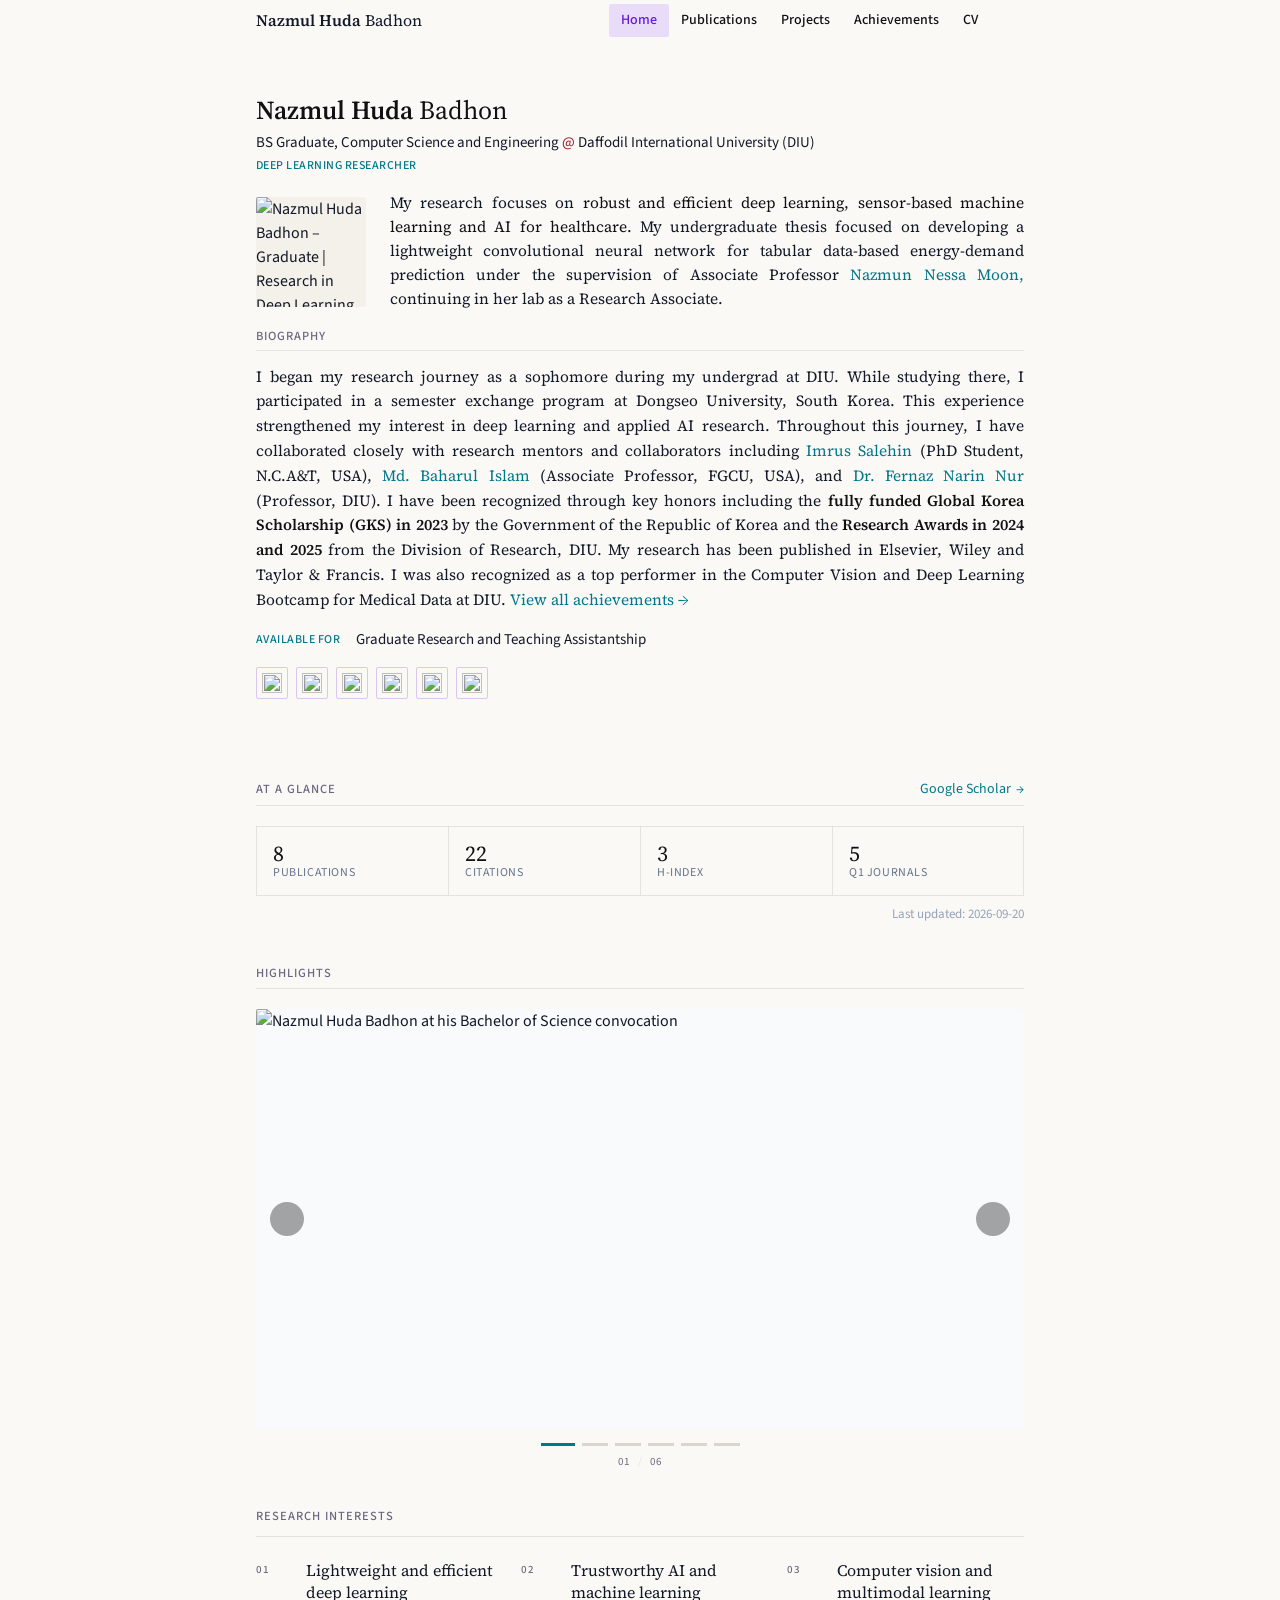
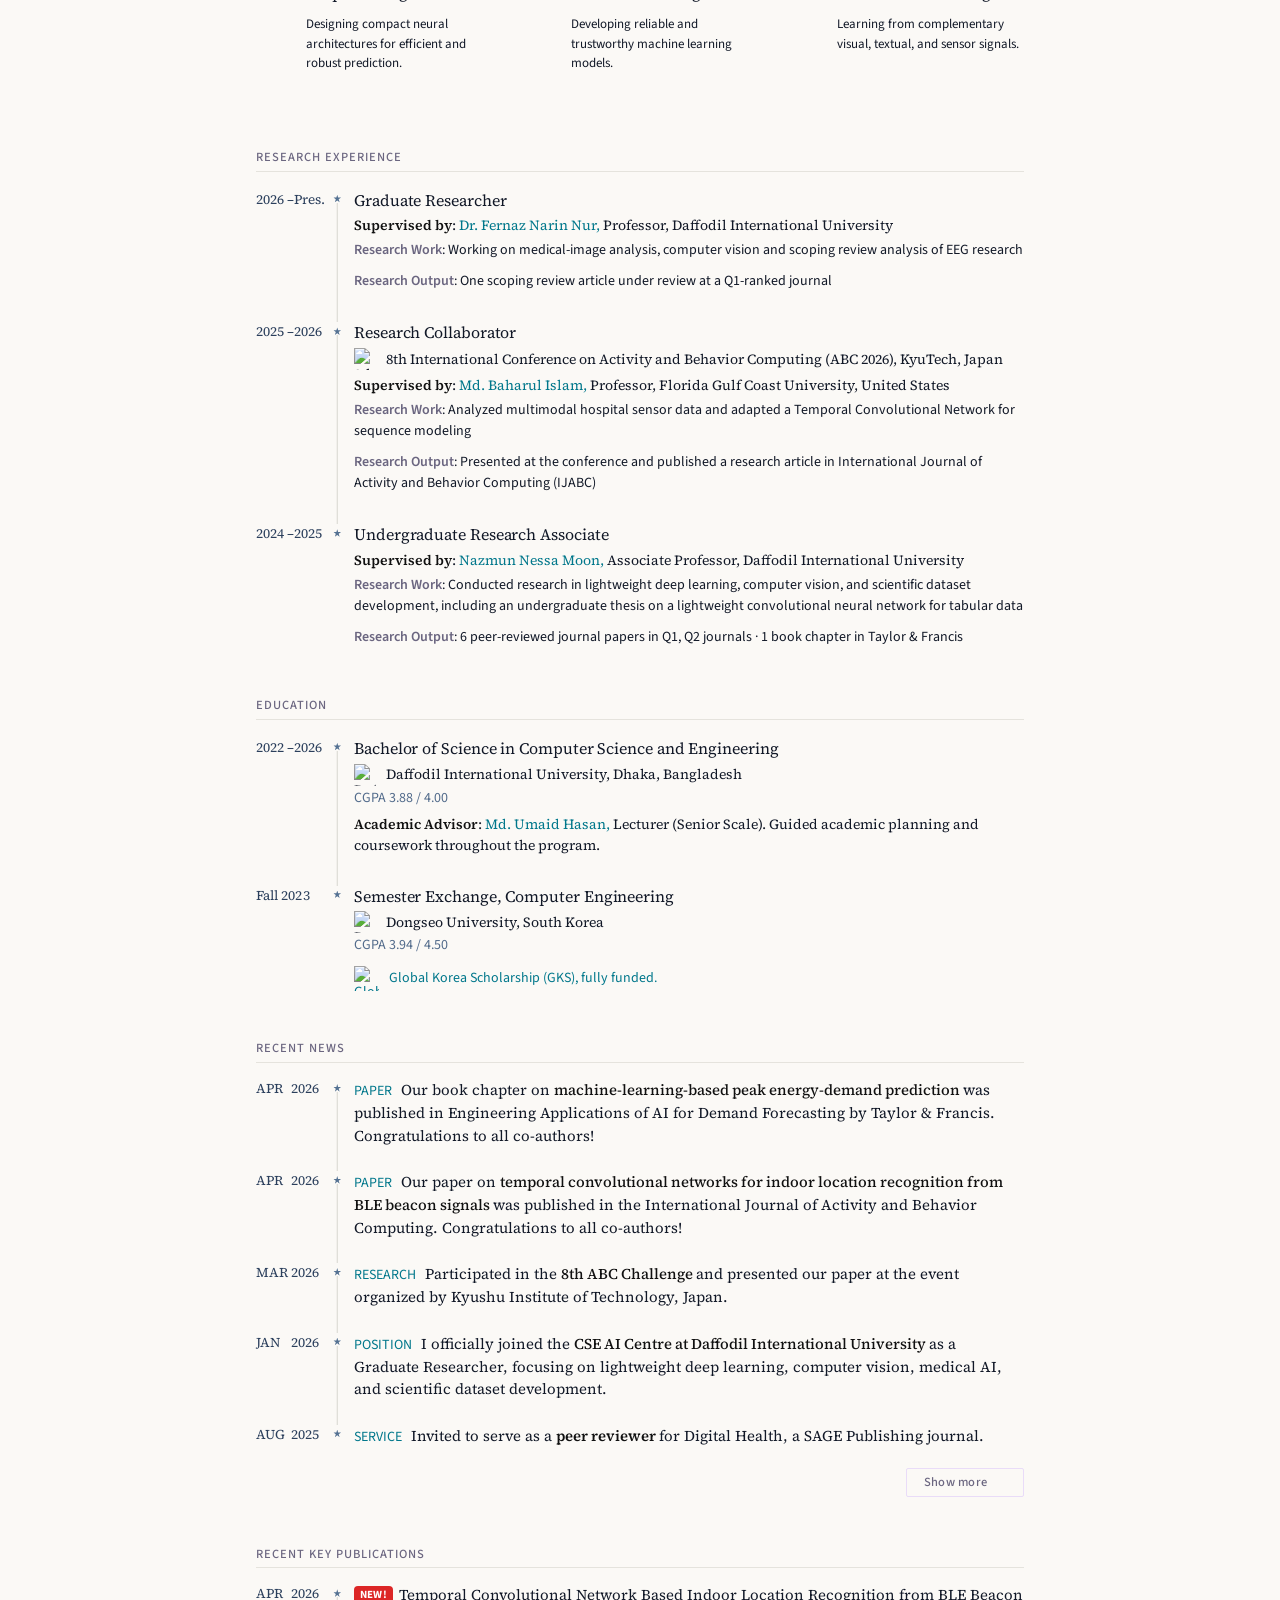
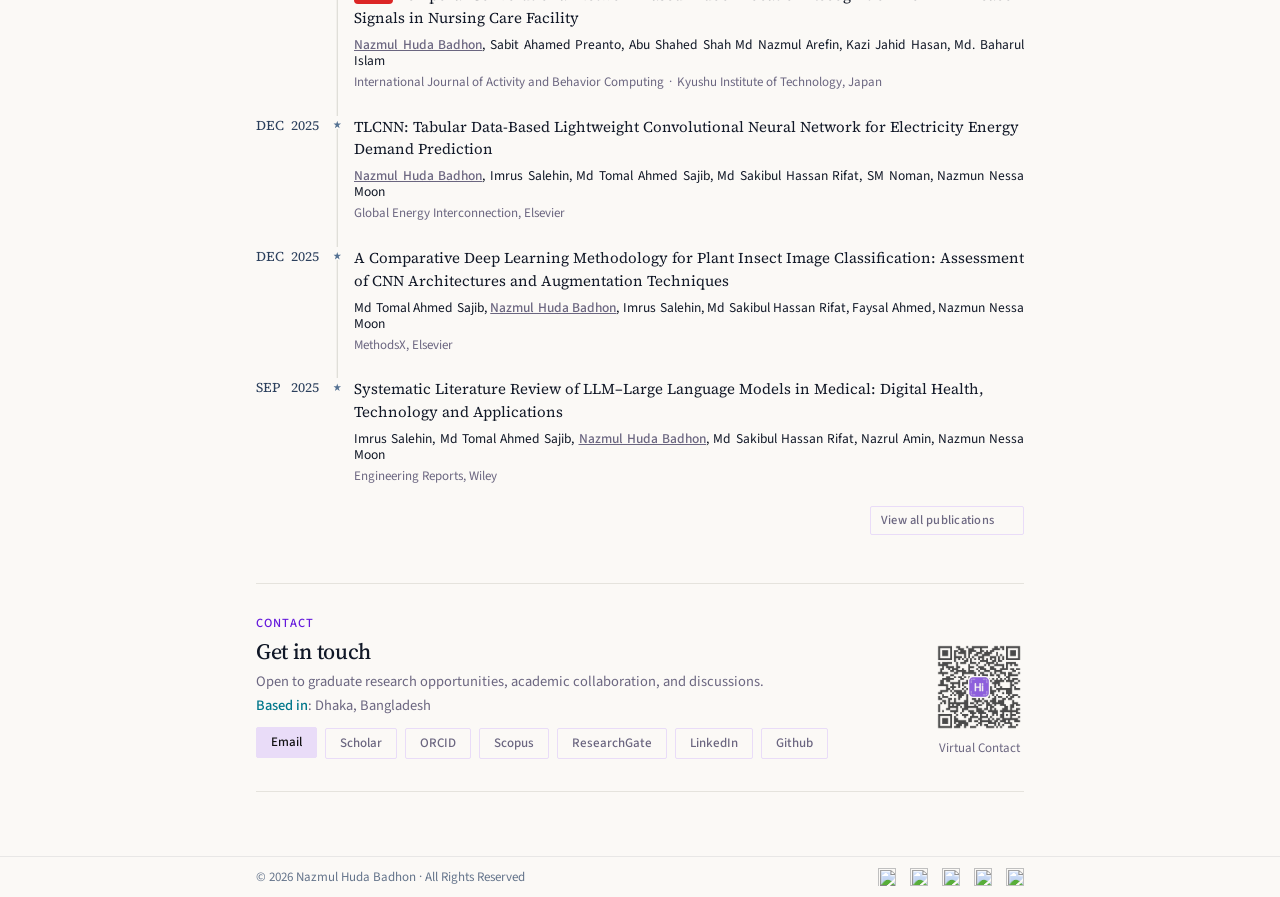
==== commit 0721ce92: "New Version of Academic Website" ====
--- a/index.html
+++ b/index.html
@@ -423,7 +423,7 @@
 
                 <div class="research-stats__item">
                   <span class="block font-['Source_Serif_4'] text-[20px] leading-6 text-[#111111] sm:text-[22px]">
-                    21
+                    22
                   </span>
 
                   <span
@@ -435,7 +435,7 @@
 
                 <div class="research-stats__item">
                   <span class="block font-['Source_Serif_4'] text-[20px] leading-6 text-[#111111] sm:text-[22px]">
-                    2
+                    3
                   </span>
 
                   <span
@@ -461,7 +461,7 @@
               <!-- Update metadata -->
               <p
                 class="mb-0 mt-2 text-right font-['Source_Sans_3'] text-[12px] font-normal leading-5 text-slate-400 sm:text-[13px] lg:mb-0">
-                Last updated: 2026-09-01
+                Last updated: 2026-09-20
               </p>
 
             </div>
@@ -593,7 +593,7 @@
                     <span class="research-interests-number">01</span>
 
                     <div class="research-interests-content">
-                      <h3>Lightweight &amp; Efficient Deep Learning</h3>
+                      <h3>Lightweight and efficient deep learning</h3>
                       <p>
                         Designing compact neural architectures for efficient and robust prediction.
                       </p>
@@ -604,7 +604,7 @@
                     <span class="research-interests-number">02</span>
 
                     <div class="research-interests-content">
-                      <h3>Trustworthy AI &amp; Machine Learning</h3>
+                      <h3>Trustworthy AI and machine learning</h3>
                       <p>
                         Developing reliable and trustworthy machine learning models.
                       </p>
@@ -615,10 +615,9 @@
                     <span class="research-interests-number">03</span>
 
                     <div class="research-interests-content">
-                      <h3>Computer Vision &amp; Multimodal Learning</h3>
+                      <h3>Computer vision and multimodal learning</h3>
                       <p>
-                        Cross-modal fusion across vision, text, and sensor signals —
-                        multi-task heads.
+                        Learning from complementary visual, textual, and sensor signals.
                       </p>
                     </div>
                   </li>
@@ -635,6 +634,7 @@
 
               <div class="academic-timeline academic-timeline--education">
 
+                <!-- Research Experience 1 -->
                 <div class="academic-timeline__item">
                   <div class="academic-timeline__year">
                     <span>2026</span>
@@ -649,73 +649,87 @@
                     </h3>
 
                     <p class="education-timeline-place">
-                      <span><b class="text-[#111111]">Supervised by</b>: <a
-                          href="https://faculty.daffodilvarsity.edu.bd/profile/cse/fernaz.html" target="_blank"
-                          rel="noopener noreferrer" class="font-normal text-[#00778B] transition-colors 
-                          hover:text-[#6519dc] hover:decoration-[#6519dc]">
+                      <span>
+                        <b class="text-[#111111]">Supervised by</b>:
+                        <a href="https://faculty.daffodilvarsity.edu.bd/profile/cse/fernaz.html" target="_blank"
+                          rel="noopener noreferrer"
+                          class="font-normal text-[#00778B] transition-colors hover:text-[#6519dc] hover:decoration-[#6519dc]">
                           Dr. Fernaz Narin Nur,
-                        </a> Professor, Daffodil
-                        International
-                        University</span>
+                        </a>
+                        Professor, Daffodil International University
+                      </span>
                     </p>
 
                     <div class="research-interests-content">
-                      <p style="font-size: 14px; margin-top: 2px;">
-                        Conduct research in medical-image analysis, computer vision and
-                        EEG scoping review analysis.
+                      <p style="font-size: 14px; margin-top: 4px;">
+                        <b style="color: var(--text-muted);">Research Work</b>:
+                        Working on medical-image analysis, computer vision and
+                        scoping review analysis of EEG research
                       </p>
                     </div>
 
                     <div class="education-timeline-note">
-                      <span style="font-size: 14px; font-weight: 400; color:var(--text-muted);"><b
-                          style="color:var(--text-muted);">Research
-                          Output</b>: One scoping review article under
-                        review in
-                        Q1 Journal.</span>
+                      <span style="font-size: 14px; font-weight: 400; color: var(--text-main);">
+                        <b style="color: var(--text-muted);">Research Output</b>:
+                        One scoping review article under review at a Q1-ranked journal
+                      </span>
                     </div>
-
-                  </div>
-                </div>
-
+                  </div>
+                </div>
+
+                <!-- Research Experience 2 -->
                 <div class="academic-timeline__item">
                   <div class="academic-timeline__year">
                     <span>2025</span>
-                    <span>–Jan26</span>
+                    <span>–2026</span>
                   </div>
 
                   <div class="academic-timeline__rail" aria-hidden="true"></div>
 
                   <div class="academic-timeline__content">
                     <h3>
-                      Research Collaborator, Kyushu Institute of Technology, Japan
+                      Research Collaborator
                     </h3>
 
                     <p class="education-timeline-place">
-                      <span><b class="text-[#111111]">Supervised by</b>: <a href="https://www.fgcu.edu/directory/mislam"
-                          target="_blank" rel="noopener noreferrer" class="font-normal text-[#00778B] transition-colors 
-                          hover:text-[#6519dc] hover:decoration-[#6519dc]">
-                          Dr. Md. Baharul Islam,
-                        </a> Professor, Florida Gulf
-                        Coast University, United States</span>
+                      <img
+                        src="https://res.cloudinary.com/a3xhs0jd/image/upload/f_auto,q_auto,w_auto/v1789914027/abc_xebkth.png"
+                        alt="8th ABC Challenge logo" width="60" height="60" loading="lazy" decoding="async">
+                      <span style="font-style: italic;">
+                        8th International Conference on Activity and Behavior Computing (ABC 2026), KyuTech,
+                        Japan</span>
+                    </p>
+
+                    <p class="education-timeline-place">
+                      <span>
+                        <b class="text-[#111111]">Supervised by</b>:
+                        <a href="https://www.fgcu.edu/directory/mislam" target="_blank" rel="noopener noreferrer"
+                          class="font-normal text-[#00778B] transition-colors hover:text-[#6519dc] hover:decoration-[#6519dc]">
+                          Md. Baharul Islam,
+                        </a>
+                        Professor, Florida Gulf Coast University, United States
+                      </span>
                     </p>
 
                     <div class="research-interests-content">
-                      <p style="font-size: 14px; margin-top: 2px;">
-                        Analyzed real-world multimodal hospital sensor data
-                        and developed a Temporal Convolutional Network-based approach for sequence modeling.
+                      <p style="font-size: 14px; margin-top: 4px;">
+                        <b style="color: var(--text-muted);">Research Work</b>:
+                        Analyzed multimodal hospital sensor data and adapted a
+                        Temporal Convolutional Network for sequence modeling
                       </p>
                     </div>
 
                     <div class="education-timeline-note">
-                      <span style="font-size: 14px; font-weight: 400; color:var(--text-muted);"><b
-                          style="color:var(--text-muted);">Research
-                          Output</b>: Presented one research article at
-                        Kyutech.</span>
+                      <span style="font-size: 14px; font-weight: 400; color: var(--text-main);">
+                        <b style="color: var(--text-muted);">Research Output</b>:
+                        Presented at the conference and published a research article in International Journal of
+                        Activity and Behavior Computing (IJABC)
+                      </span>
                     </div>
-
-                  </div>
-                </div>
-
+                  </div>
+                </div>
+
+                <!-- Research Experience 3 -->
                 <div class="academic-timeline__item">
                   <div class="academic-timeline__year">
                     <span>2024</span>
@@ -730,30 +744,31 @@
                     </h3>
 
                     <p class="education-timeline-place">
-                      <span><b class="text-[#111111]">Supervised by</b>: <a
-                          href="https://faculty.daffodilvarsity.edu.bd/profile/cse/nazmun-nessa-moon.html"
-                          target="_blank" rel="noopener noreferrer" class="font-normal text-[#00778B] transition-colors 
-                          hover:text-[#6519dc] hover:decoration-[#6519dc]">
+                      <span>
+                        <b class="text-[#111111]">Supervised by</b>:
+                        <a href="https://faculty.daffodilvarsity.edu.bd/profile/cse/nazmun-nessa-moon.html"
+                          target="_blank" rel="noopener noreferrer"
+                          class="font-normal text-[#00778B] transition-colors hover:text-[#6519dc] hover:decoration-[#6519dc]">
                           Nazmun Nessa Moon,
-                        </a> Associate Professor,
-                        Daffodil International
-                        University.</span>
+                        </a>
+                        Associate Professor, Daffodil International University
+                      </span>
                     </p>
 
                     <div class="research-interests-content">
-                      <p style="font-size: 14px; margin-top: 2px;">
-                        Began with undergraduate thesis on a lightweight convolutional
-                        neural network for tabular data (submitted 2025); continued research in lightweight
-                        deep learning, computer vision, and scientific dataset development.
+                      <p style="font-size: 14px; margin-top: 4px;">
+                        <b style="color: var(--text-muted);">Research Work</b>:
+                        Conducted research in lightweight deep learning, computer vision,
+                        and scientific dataset development, including an undergraduate
+                        thesis on a lightweight convolutional neural network for tabular data
                       </p>
                     </div>
 
                     <div class="education-timeline-note">
-                      <span style="font-size: 14px; font-weight: 400; color:var(--text-muted);"><b
-                          style="color:var(--text-muted);">Research
-                          Output</b>: Published 7 peer-reviewed journal
-                        papers
-                        across Q1 and Q2 journals.</span>
+                      <span style="font-size: 14px; font-weight: 400; color: var(--text-main);">
+                        <b style="color: var(--text-muted);">Research Output</b>:
+                        6 peer-reviewed journal papers in Q1, Q2 journals · 1 book chapter in Taylor & Francis
+                      </span>
                     </div>
                   </div>
                 </div>
@@ -811,8 +826,7 @@
 
                 <div class="academic-timeline__item">
                   <div class="academic-timeline__year">
-                    <span>Fall</span>
-                    <span>2023</span>
+                    <span>Fall 2023</span>
                   </div>
 
                   <div class="academic-timeline__rail" aria-hidden="true"></div>
@@ -857,7 +871,7 @@
                 <!-- News 1 -->
                 <div class="academic-timeline__item">
                   <div class="academic-timeline__year">
-                    <span>Apr</span>
+                    <span>APR</span>
                     <span>2026</span>
                   </div>
 
@@ -883,7 +897,7 @@
                 <!-- News 2 -->
                 <div class="academic-timeline__item">
                   <div class="academic-timeline__year">
-                    <span>Apr</span>
+                    <span>APR</span>
                     <span>2026</span>
                   </div>
 
@@ -911,7 +925,7 @@
                 <!-- News 3 -->
                 <div class="academic-timeline__item">
                   <div class="academic-timeline__year">
-                    <span>Mar</span>
+                    <span>MAR</span>
                     <span>2026</span>
                   </div>
 
@@ -937,7 +951,7 @@
                 <!-- News 4 -->
                 <div class="academic-timeline__item">
                   <div class="academic-timeline__year">
-                    <span>Jan</span>
+                    <span>JAN</span>
                     <span>2026</span>
                   </div>
 
@@ -963,7 +977,7 @@
                 <!-- News 5 -->
                 <div class="academic-timeline__item">
                   <div class="academic-timeline__year">
-                    <span>Aug</span>
+                    <span>AUG</span>
                     <span>2025</span>
 
                   </div>
@@ -989,9 +1003,8 @@
                 <!-- News 6 -->
                 <div class="academic-timeline__item news-extra">
                   <div class="academic-timeline__year">
-                    <span>July</span>
-                    <span>2025</span>
-
+                    <span> JULY </span>
+                    <span> 2025 </span>
                   </div>
 
                   <div class="academic-timeline__rail" aria-hidden="true"></div>
@@ -1016,7 +1029,7 @@
                 <!-- News 7 -->
                 <div class="academic-timeline__item news-extra">
                   <div class="academic-timeline__year">
-                    <span>May</span>
+                    <span>MAY</span>
                     <span>2025</span>
 
                   </div>
@@ -1043,7 +1056,7 @@
                 <!-- News 8 -->
                 <div class="academic-timeline__item news-extra">
                   <div class="academic-timeline__year">
-                    <span>Apr</span>
+                    <span>APR</span>
                     <span>2023</span>
                   </div>
 
@@ -1089,7 +1102,7 @@
                 <!-- Publication 1 -->
                 <div class="academic-timeline__item">
                   <div class="academic-timeline__year">
-                    <span>Apr</span>
+                    <span>APR</span>
                     <span>2026</span>
                   </div>
 
@@ -1129,7 +1142,7 @@
                 <!-- Publication 2 -->
                 <div class="academic-timeline__item">
                   <div class="academic-timeline__year">
-                    <span>Dec</span>
+                    <span>DEC</span>
                     <span>2025</span>
                   </div>
 
@@ -1167,7 +1180,7 @@
                 <!-- Publication 3 -->
                 <div class="academic-timeline__item">
                   <div class="academic-timeline__year">
-                    <span>Dec</span>
+                    <span>DEC</span>
                     <span>2025</span>
                   </div>
 
@@ -1207,7 +1220,7 @@
                 <!-- Publication 4 -->
                 <div class="academic-timeline__item">
                   <div class="academic-timeline__year">
-                    <span>Sep</span>
+                    <span>SEP</span>
                     <span>2025</span>
                   </div>
 
--- a/style/style.css
+++ b/style/style.css
@@ -569,18 +569,15 @@
     }
 }
 
-/* =========================================
-   Desktop profile sidebar layout and content
-========================================= */
-
 /* Shared academic section headings */
 .academic-section-heading {
     display: flex;
-    align-items: end;
+    align-items: flex-end;
     justify-content: space-between;
     border-bottom: 1px solid var(--border);
     padding-bottom: 4px;
-    margin: 32px 0 14px;
+    margin: 48px 0 14px;
+    position: relative;
 }
 
 .academic-section-kicker {
@@ -991,8 +988,8 @@
 }
 
 /* =========================================================
-   SHARED ACADEMIC TIMELINE
-   Education + Recent Publications
+    SHARED ACADEMIC TIMELINE
+    Education + Recent Publications
    ========================================================= */
 
 .academic-timeline,
@@ -1000,7 +997,7 @@
     --timeline-year-width: 64px;
     --timeline-rail-width: 18px;
     --timeline-column-gap: 8px;
-    --timeline-item-gap: 28px;
+    --timeline-item-gap: 36px;
 
     --timeline-dot-size: 8px;
     --timeline-dot-top: 5px;
@@ -1019,18 +1016,15 @@
 .academic-timeline--education {
     --timeline-item-gap: 30px;
     margin-top: 18px;
-    margin-bottom: 38px;
+    margin-bottom: 0px;
 }
 
 .publication-timeline {
     --timeline-item-gap: 24px;
-}
-
-
-/* =========================================================
-   TIMELINE ITEM
-   ========================================================= */
-
+    margin-bottom: 0px;
+}
+
+/* TIMELINE ITEM */
 .academic-timeline__item {
     position: relative;
     display: grid;
@@ -1049,9 +1043,7 @@
 }
 
 
-/* =========================================================
-   YEAR
-   ========================================================= */
+/* YEAR */
 
 .academic-timeline__year {
     box-sizing: border-box;
@@ -1076,13 +1068,13 @@
 }
 
 .academic-timeline__year span:first-child {
-    width: 28px;
+    width: 30px;
     text-align: left;
 }
 
 .academic-timeline__year span:last-child {
-    width: auto;
-    text-align: left;
+    width: 32px;
+    text-align: right;
 }
 
 /* =========================================================
@@ -1148,9 +1140,7 @@
 }
 
 
-/* =========================================================
-   CONTENT
-   ========================================================= */
+/* Content */
 
 .academic-timeline__content {
     min-width: 0;
@@ -1159,9 +1149,7 @@
 }
 
 
-/* =========================================================
-   EDUCATION
-   ========================================================= */
+/* Education */
 
 .academic-timeline--education .academic-timeline__content h3 {
     margin: 0;
@@ -1184,9 +1172,9 @@
     width: 100%;
     margin: 5px 0 0;
 
-    color: #334e70;
-    font-family: "Source Sans 3", Arial, Helvetica, sans-serif;
-    font-size: 14.5px;
+    color: var(--text-main);
+    font-family: "Source Serif 4", Georgia, serif;
+    font-size: 14px;
     font-weight: 400;
     line-height: 1.5;
     text-align: left;
@@ -1232,10 +1220,10 @@
     width: 100%;
     margin: 10px 0 0;
 
-    color:var(--text-muted);
+    color: #00778B;
     font-family: "Source Sans 3", Arial, Helvetica, sans-serif;
     font-size: 14px;
-    font-weight: 500;
+    font-weight: 400;
     line-height: 1.5;
     text-align: left;
 }
@@ -1481,7 +1469,7 @@
     display: flex;
     justify-content: flex-end;
     align-items: center;
-    margin-top: 4px;
+    margin-top: 20px;
 }
 
 .news-toggle:hover {
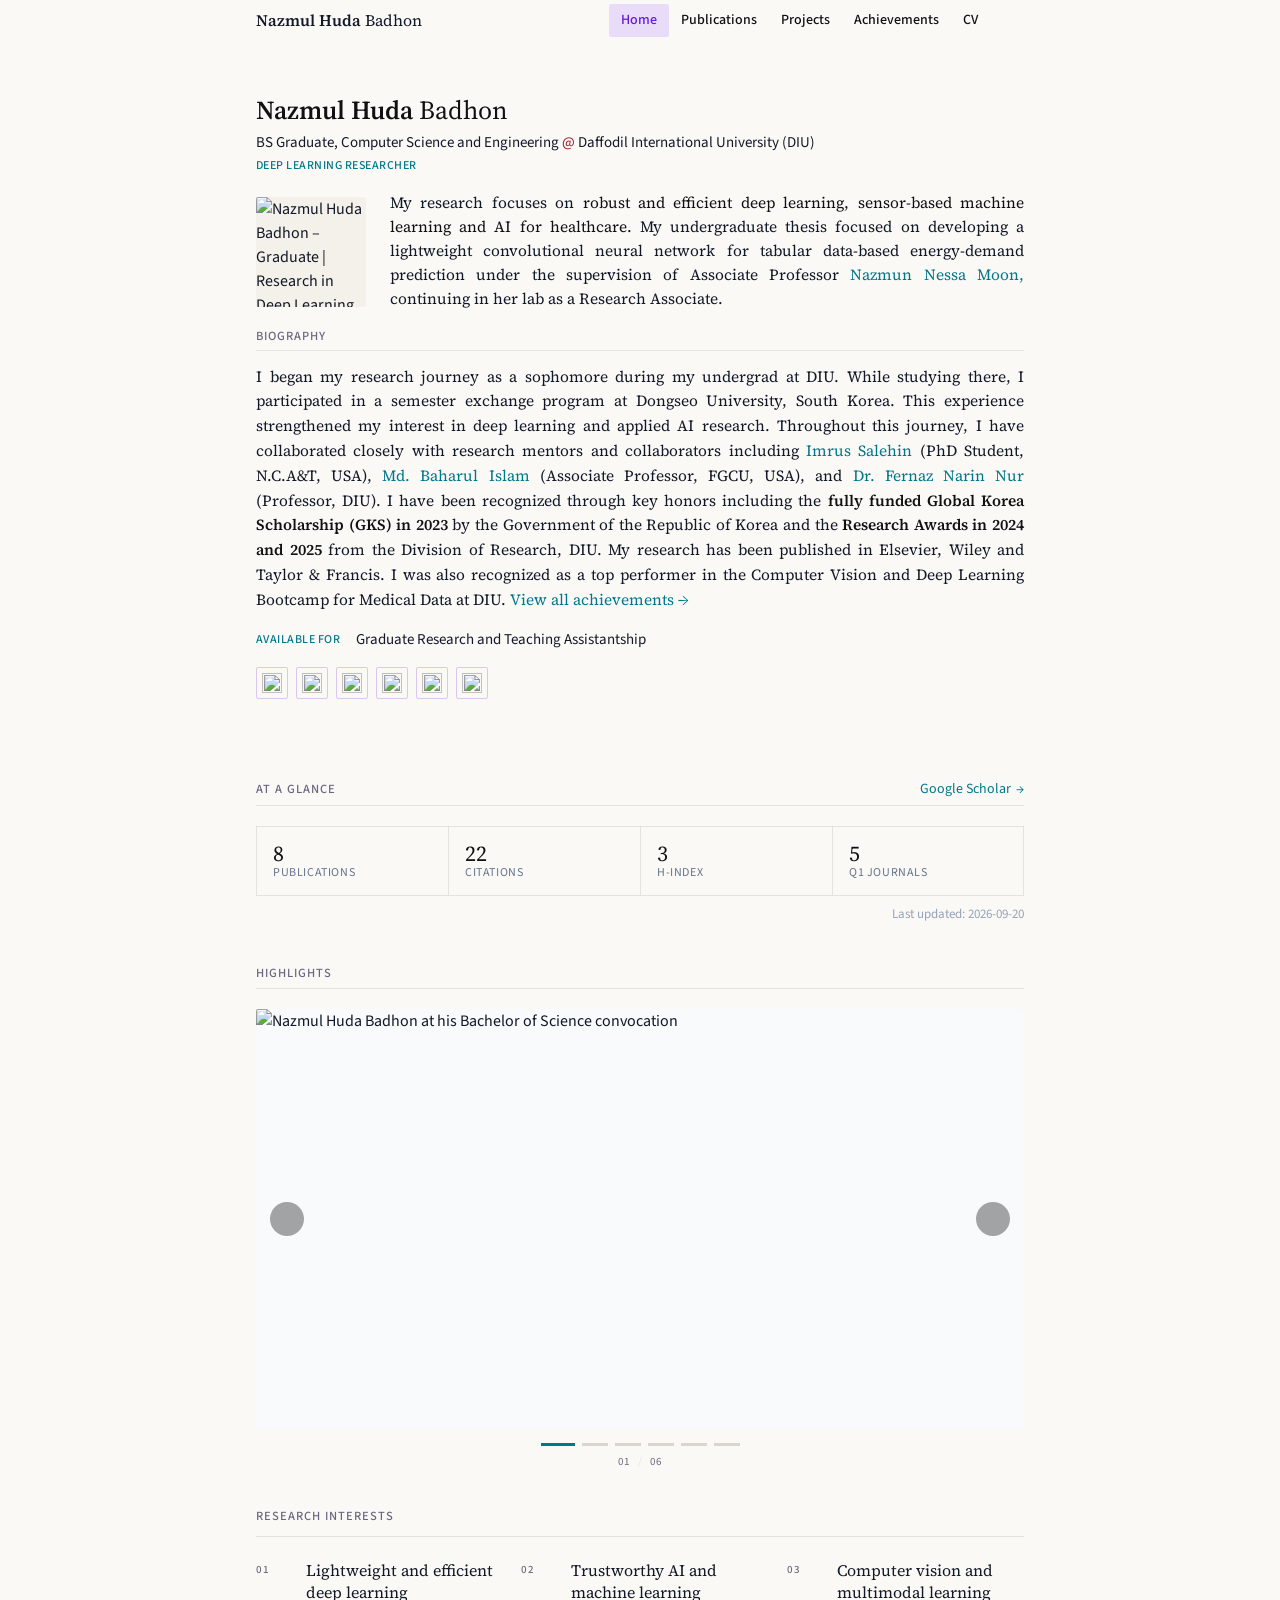
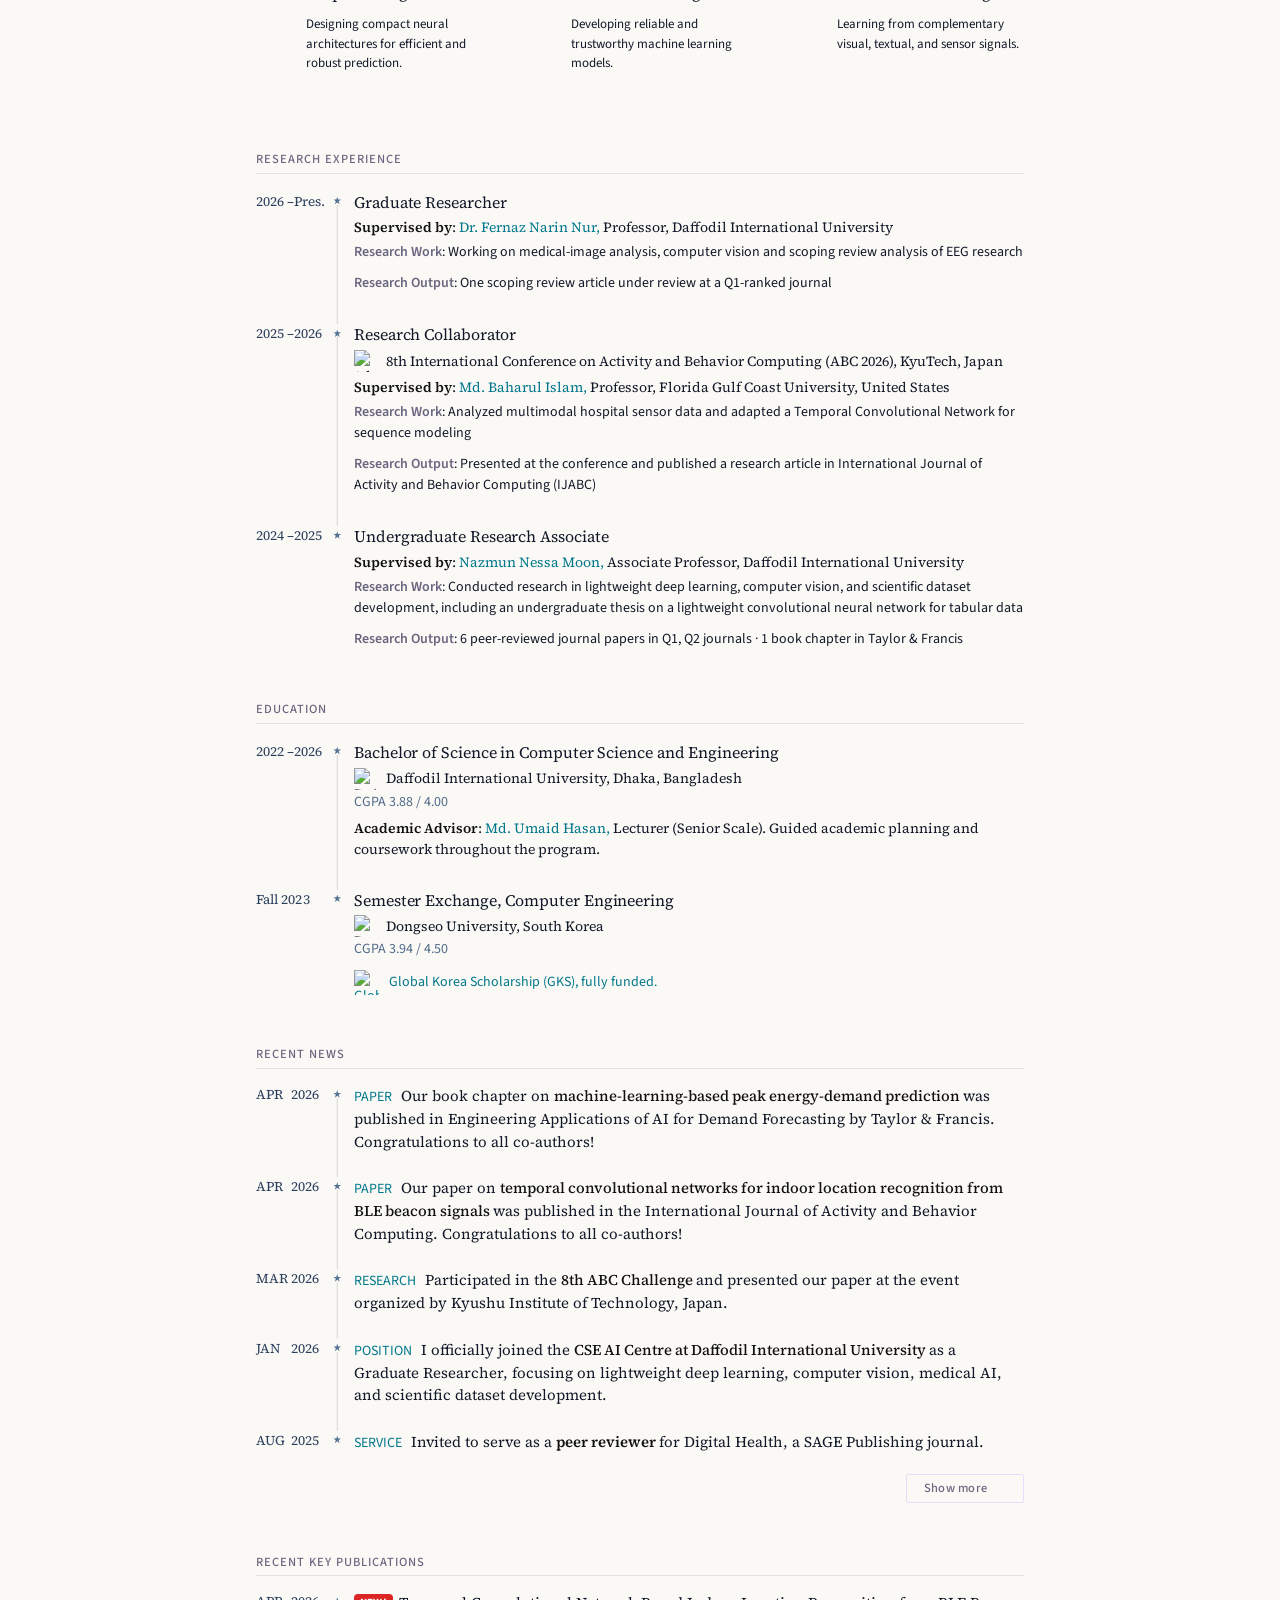
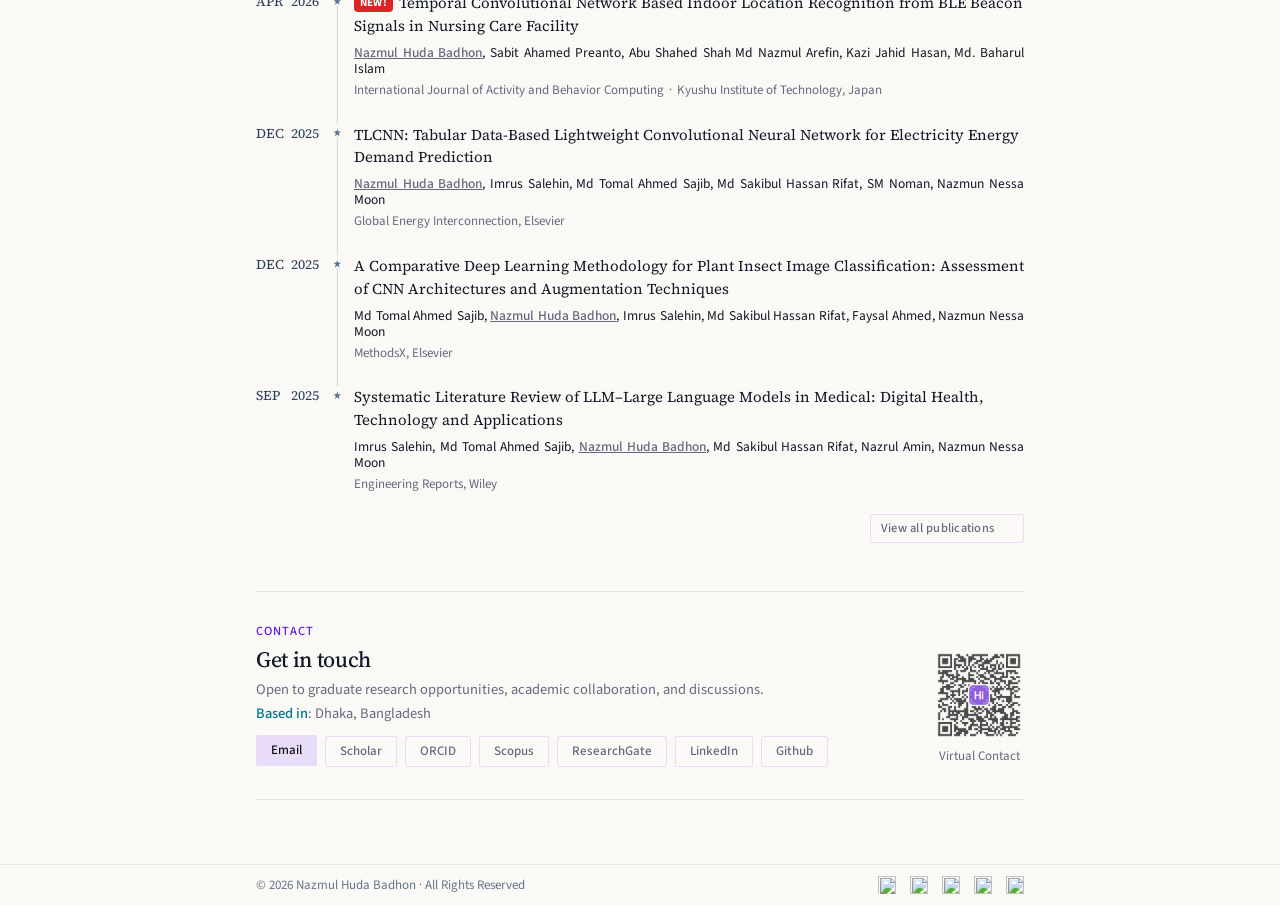
==== commit 62afeea8: "New Version of Academic Website" ====
--- a/index.html
+++ b/index.html
@@ -6,7 +6,7 @@
   <meta name="viewport" content="width=device-width, initial-scale=1.0" />
   <meta name="viewport" content="width=device-width, initial-scale=1, maximum-scale=1, user-scalable=no">
   <meta name="description"
-    content="Academic Website of Nazmul Huda Badhon, a computer science graduate and deep learning researcher working in healthcare AI, sensor-based machine learning, and lightweight deep learning." />
+    content="Nazmul Huda Badhon is a computer science graduate and deep learning researcher working in lightweight deep learning and machine learning with application in healthcare AI" />
   <meta name="theme-color" content="#ffffff" />
   <meta name="keywords"
     content="Nazmul Huda Badhon, Badhon, Computer Science, Deep Learning, AI, Medical Imaging, Research, Publications, Portfolio, Website, CSE Researcher" />
@@ -15,7 +15,7 @@
   <!-- Google site verification -->
   <meta name="google-site-verification" content="2ws3IdBsnUZpFe400H1C5vRXXWAB_O7FI4sjySFVsS0" />
 
-  <title>Nazmul Huda Badhon | Academic Website</title>
+  <title>Nazmul Huda Badhon — Graduate Researcher in Deep Learning and Efficient AI</title>
 
   <!-- Critical local fonts -->
   <link rel="preload" href="./fonts/SourceSans3-Regular.woff2" as="font" type="font/woff2" crossorigin>
@@ -41,25 +41,26 @@
 
   <!-- Primary favicon -->
   <link rel="icon" type="image/png" sizes="48x48"
-    href="https://res.cloudinary.com/a3xhs0jd/image/upload/f_png,w_48,h_48,c_fill/v1786223898/favicon.png">
+    href="https://res.cloudinary.com/a3xhs0jd/image/upload/f_png,w_48,h_48,c_fill/v1789923988/favicon.png">
 
   <!-- Additional favicon size -->
   <link rel="icon" type="image/png" sizes="32x32"
-    href="https://res.cloudinary.com/a3xhs0jd/image/upload/f_png,w_32,h_32,c_fill/v1786223898/favicon.png">
+    href="https://res.cloudinary.com/a3xhs0jd/image/upload/f_png,w_32,h_32,c_fill/v1789923988/favicon.png">
 
   <!-- ICO fallback -->
   <link rel="icon" type="image/x-icon"
-    href="https://res.cloudinary.com/a3xhs0jd/image/upload/f_ico,w_32,h_32,c_fill/v1786223837/favicon_qq6rld.ico">
+    href="https://res.cloudinary.com/a3xhs0jd/image/upload/f_ico,w_32,h_32,c_fill/v1789923988/favicon.png">
 
   <!-- Apple / iOS -->
   <link rel="apple-touch-icon" sizes="180x180"
-    href="https://res.cloudinary.com/a3xhs0jd/image/upload/f_png,w_180,h_180,c_fill/v1786223017/apple-touch-icon.png">
+    href="https://res.cloudinary.com/a3xhs0jd/image/upload/f_png,w_180,h_180,c_fill/v1789923988/favicon.png">
 
   <!-- Link Preview: Facebook, LinkedIn, WhatsApp -->
   <meta property="og:type" content="website">
   <meta property="og:url" content="https://nazmulhudabadhon.github.io/">
-  <meta property="og:title" content="Nazmul Huda Badhon | Academic Website">
-  <meta property="og:description" content="Computer Science Graduate and Deep Learning Researcher">
+  <meta property="og:title" content="Nazmul Huda Badhon — Graduate Researcher in Deep Learning and Efficient AI">
+  <meta property="og:description"
+    content="Nazmul Huda Badhon is a computer science graduate and deep learning researcher working in lightweight deep learning and machine learning with application in healthcare AI">
   <meta property="og:image"
     content="https://res.cloudinary.com/a3xhs0jd/image/upload/f_auto,q_auto/v1786223200/preview.png">
   <meta property="og:image:width" content="1200">
--- a/style/style.css
+++ b/style/style.css
@@ -576,7 +576,7 @@
     justify-content: space-between;
     border-bottom: 1px solid var(--border);
     padding-bottom: 4px;
-    margin: 48px 0 14px;
+    margin: 50px 0 14px;
     position: relative;
 }
 
@@ -997,7 +997,7 @@
     --timeline-year-width: 64px;
     --timeline-rail-width: 18px;
     --timeline-column-gap: 8px;
-    --timeline-item-gap: 36px;
+    --timeline-item-gap: 40px;
 
     --timeline-dot-size: 8px;
     --timeline-dot-top: 5px;
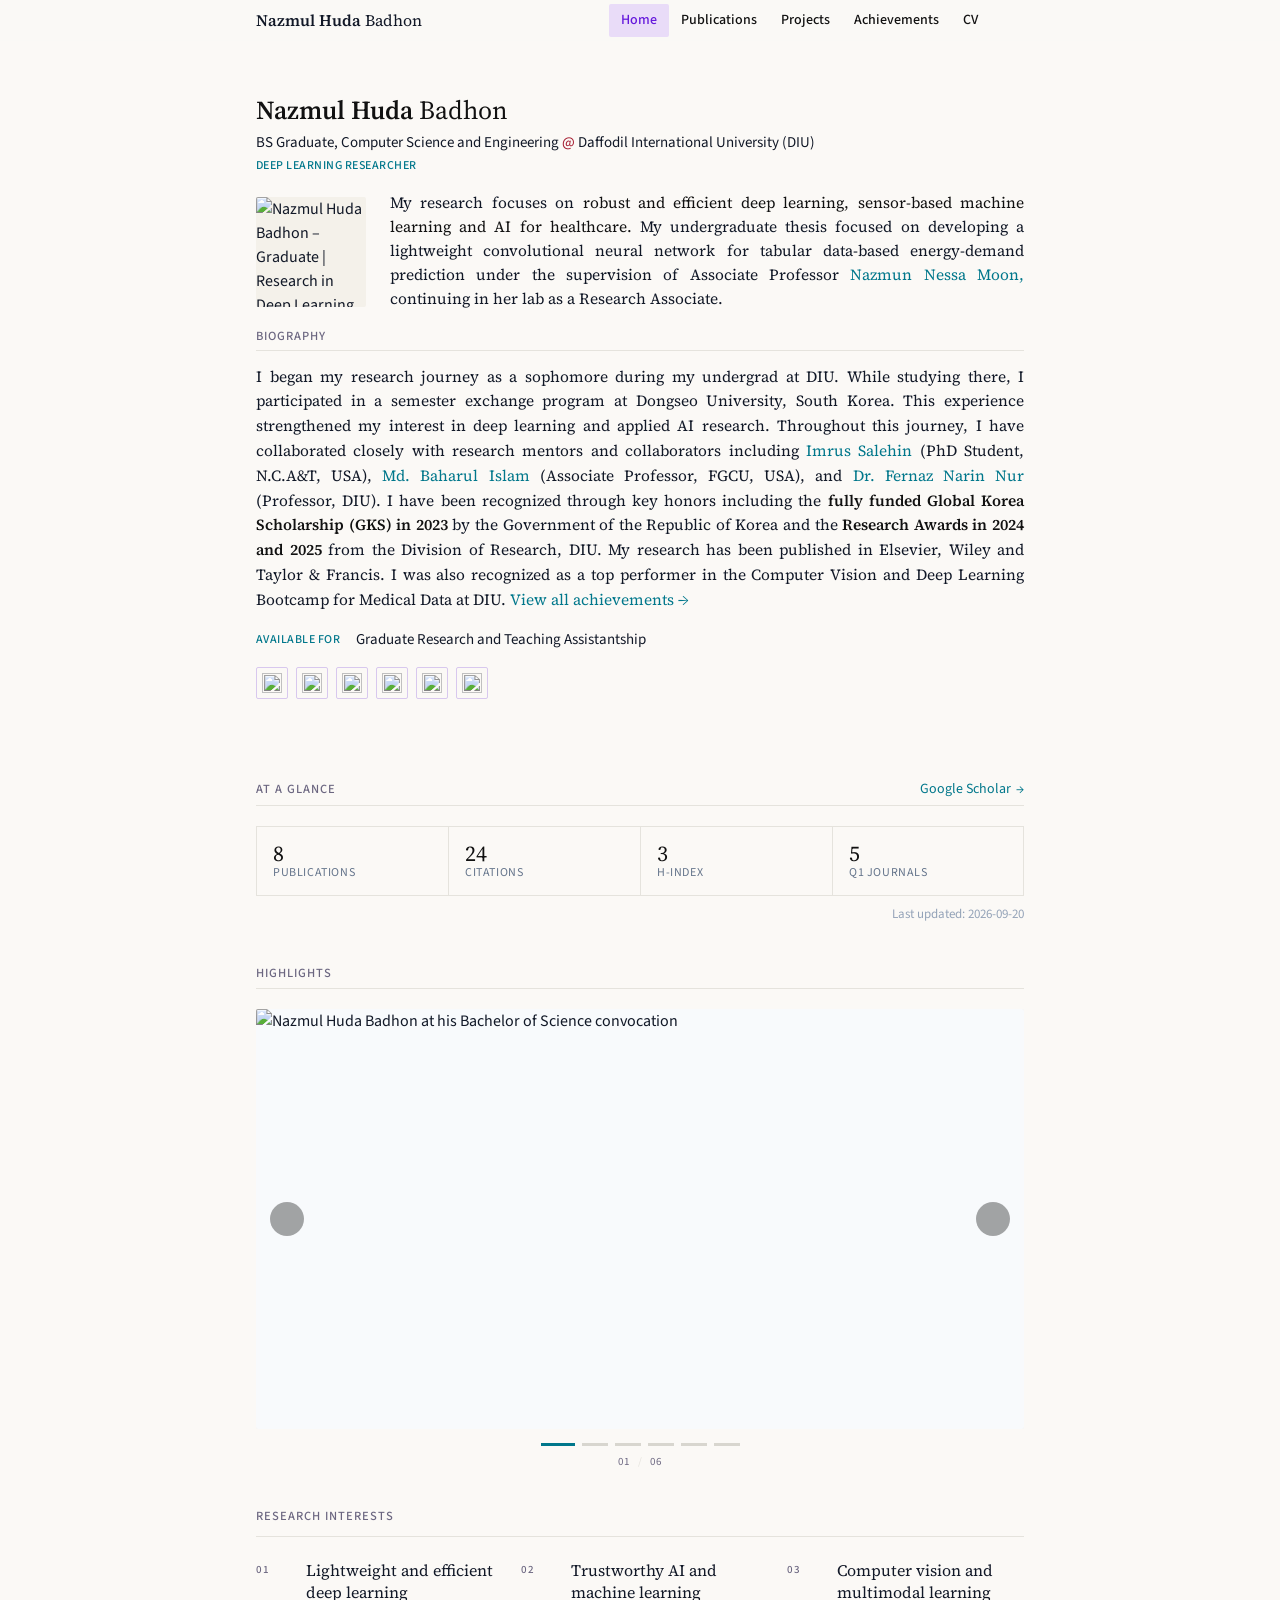
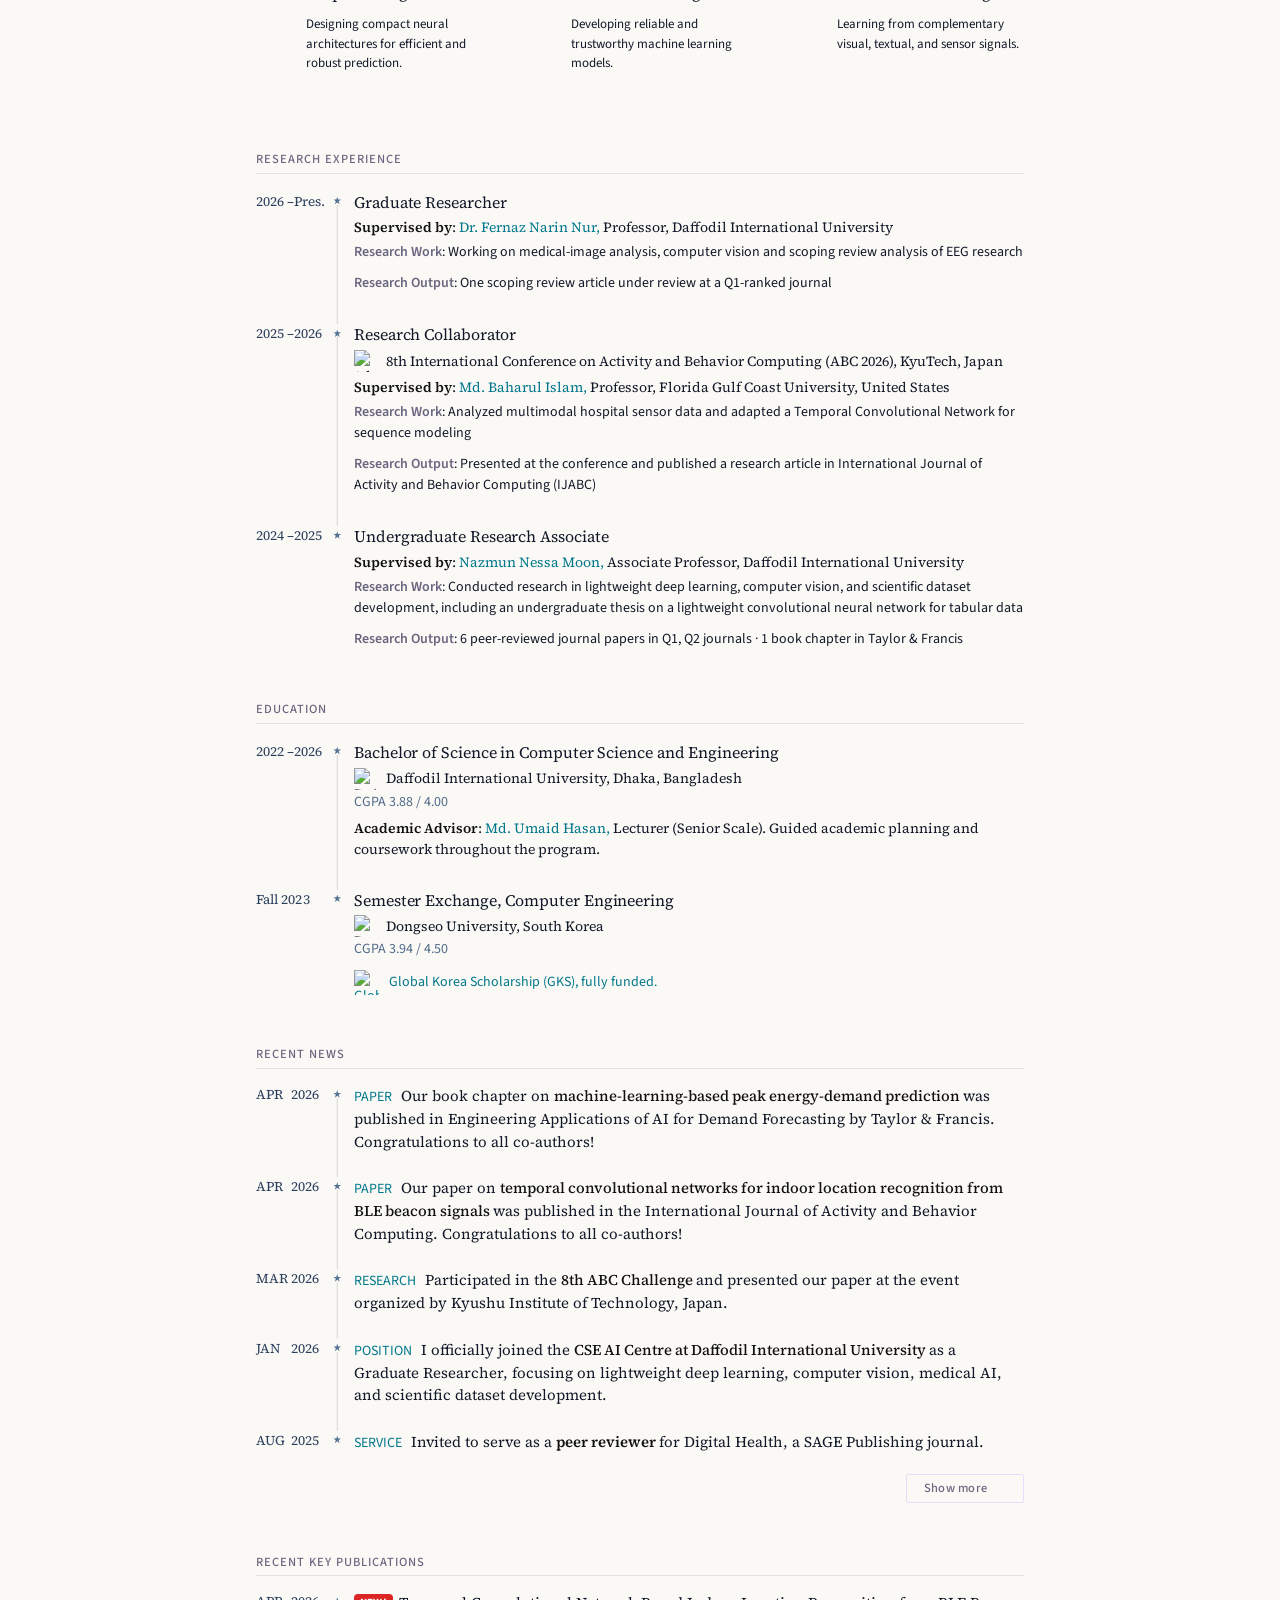
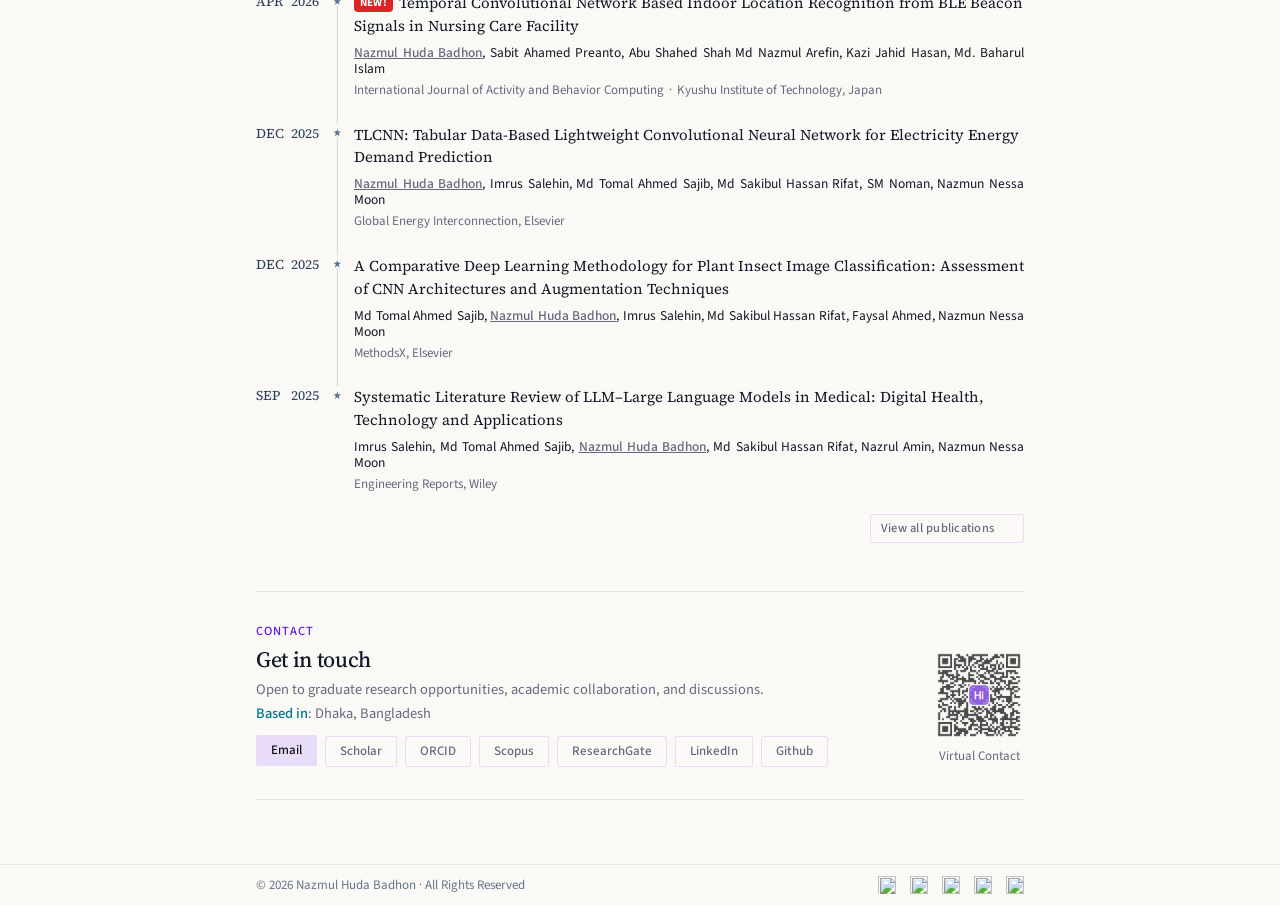
==== commit f9f554d7: "Update research stats item from 22 to 24" ====
--- a/index.html
+++ b/index.html
@@ -15,7 +15,7 @@
   <!-- Google site verification -->
   <meta name="google-site-verification" content="2ws3IdBsnUZpFe400H1C5vRXXWAB_O7FI4sjySFVsS0" />
 
-  <title>Nazmul Huda Badhon — Graduate Researcher in Deep Learning and Efficient AI</title>
+  <title>Nazmul Huda Badhon – Graduate Researcher in Deep Learning and Efficient AI</title>
 
   <!-- Critical local fonts -->
   <link rel="preload" href="./fonts/SourceSans3-Regular.woff2" as="font" type="font/woff2" crossorigin>
@@ -105,6 +105,7 @@
           "https://www.linkedin.com/in/nazmulhudabadhon/",
           "https://www.facebook.com/nazmul.huda.badhon/",
           "https://www.instagram.com/n.bad_hon/",
+          "https://x.com/nbad_hon",
           "https://commons.wikimedia.org/wiki/File:Nazmulhudabadhon.jpg"
         ]
       }
@@ -424,7 +425,7 @@
 
                 <div class="research-stats__item">
                   <span class="block font-['Source_Serif_4'] text-[20px] leading-6 text-[#111111] sm:text-[22px]">
-                    22
+                    24
                   </span>
 
                   <span
@@ -1464,4 +1465,4 @@
 
 </body>
 
-</html>+</html>
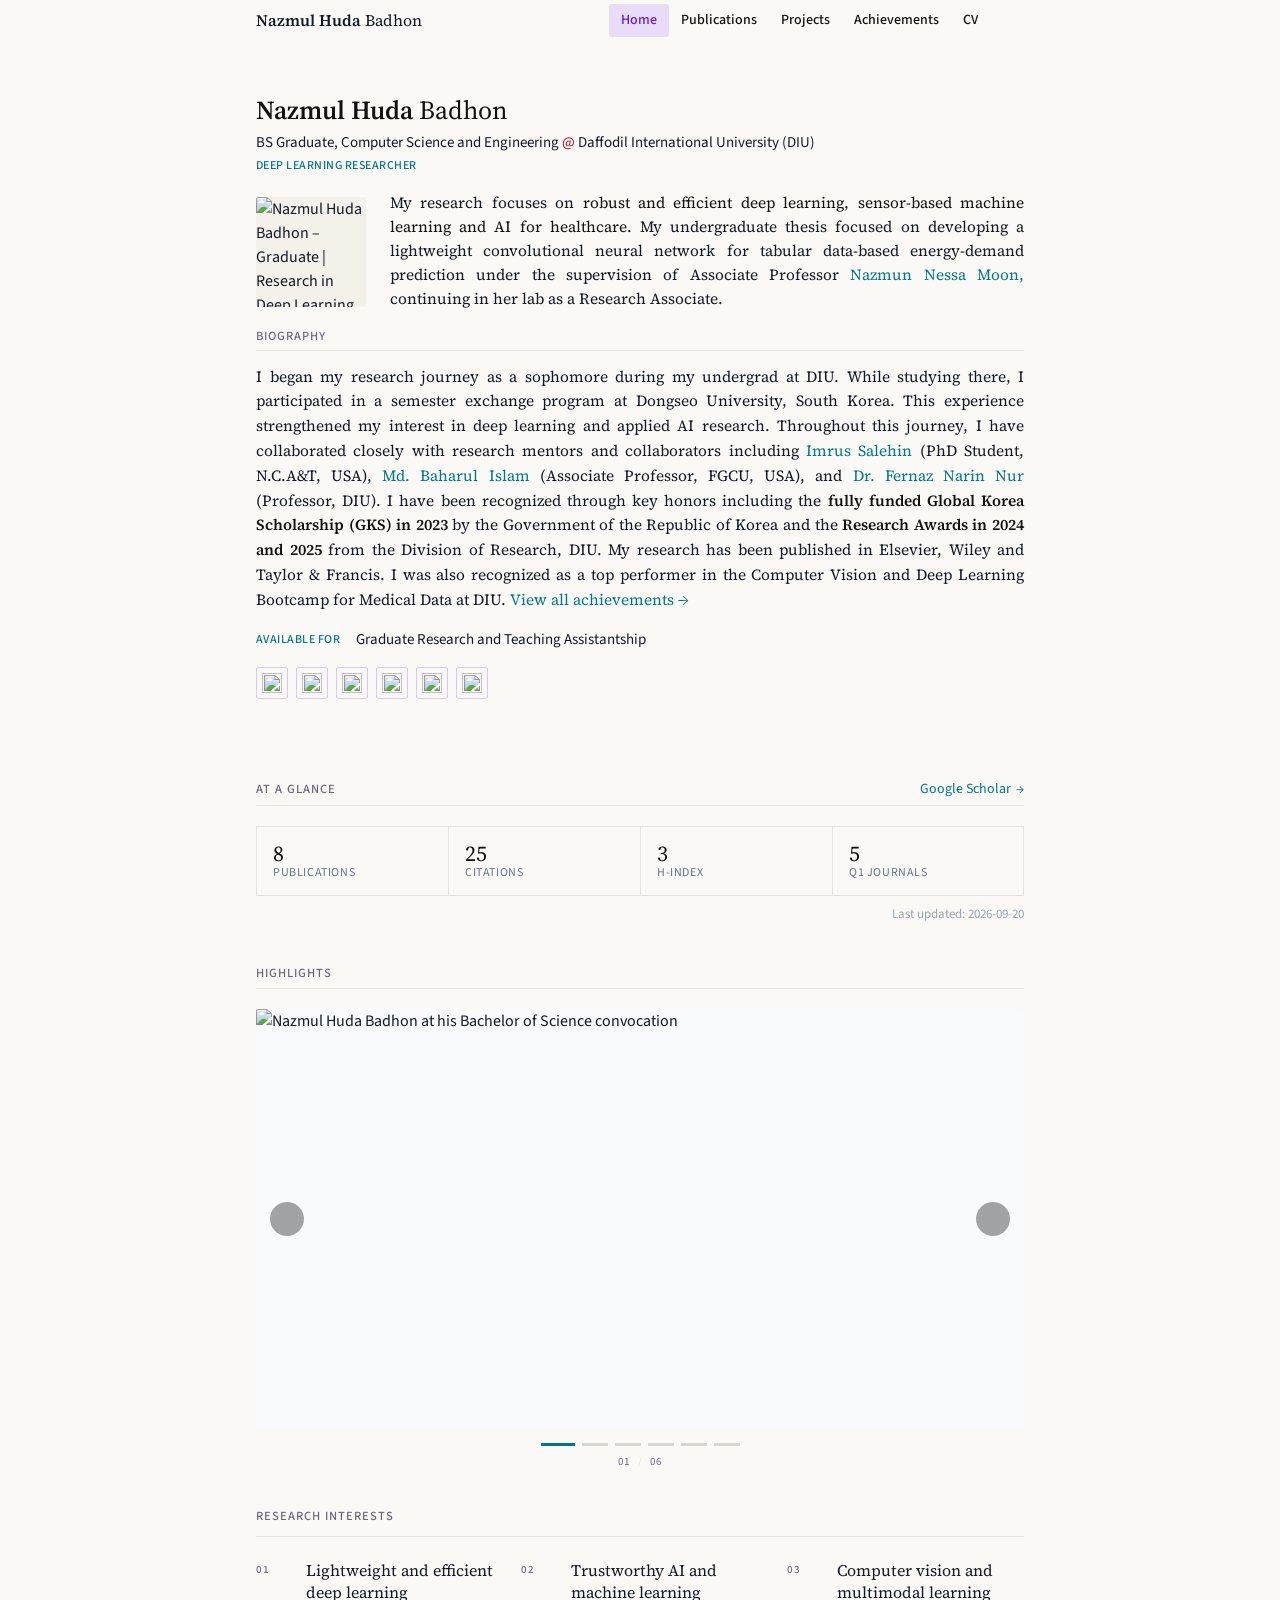
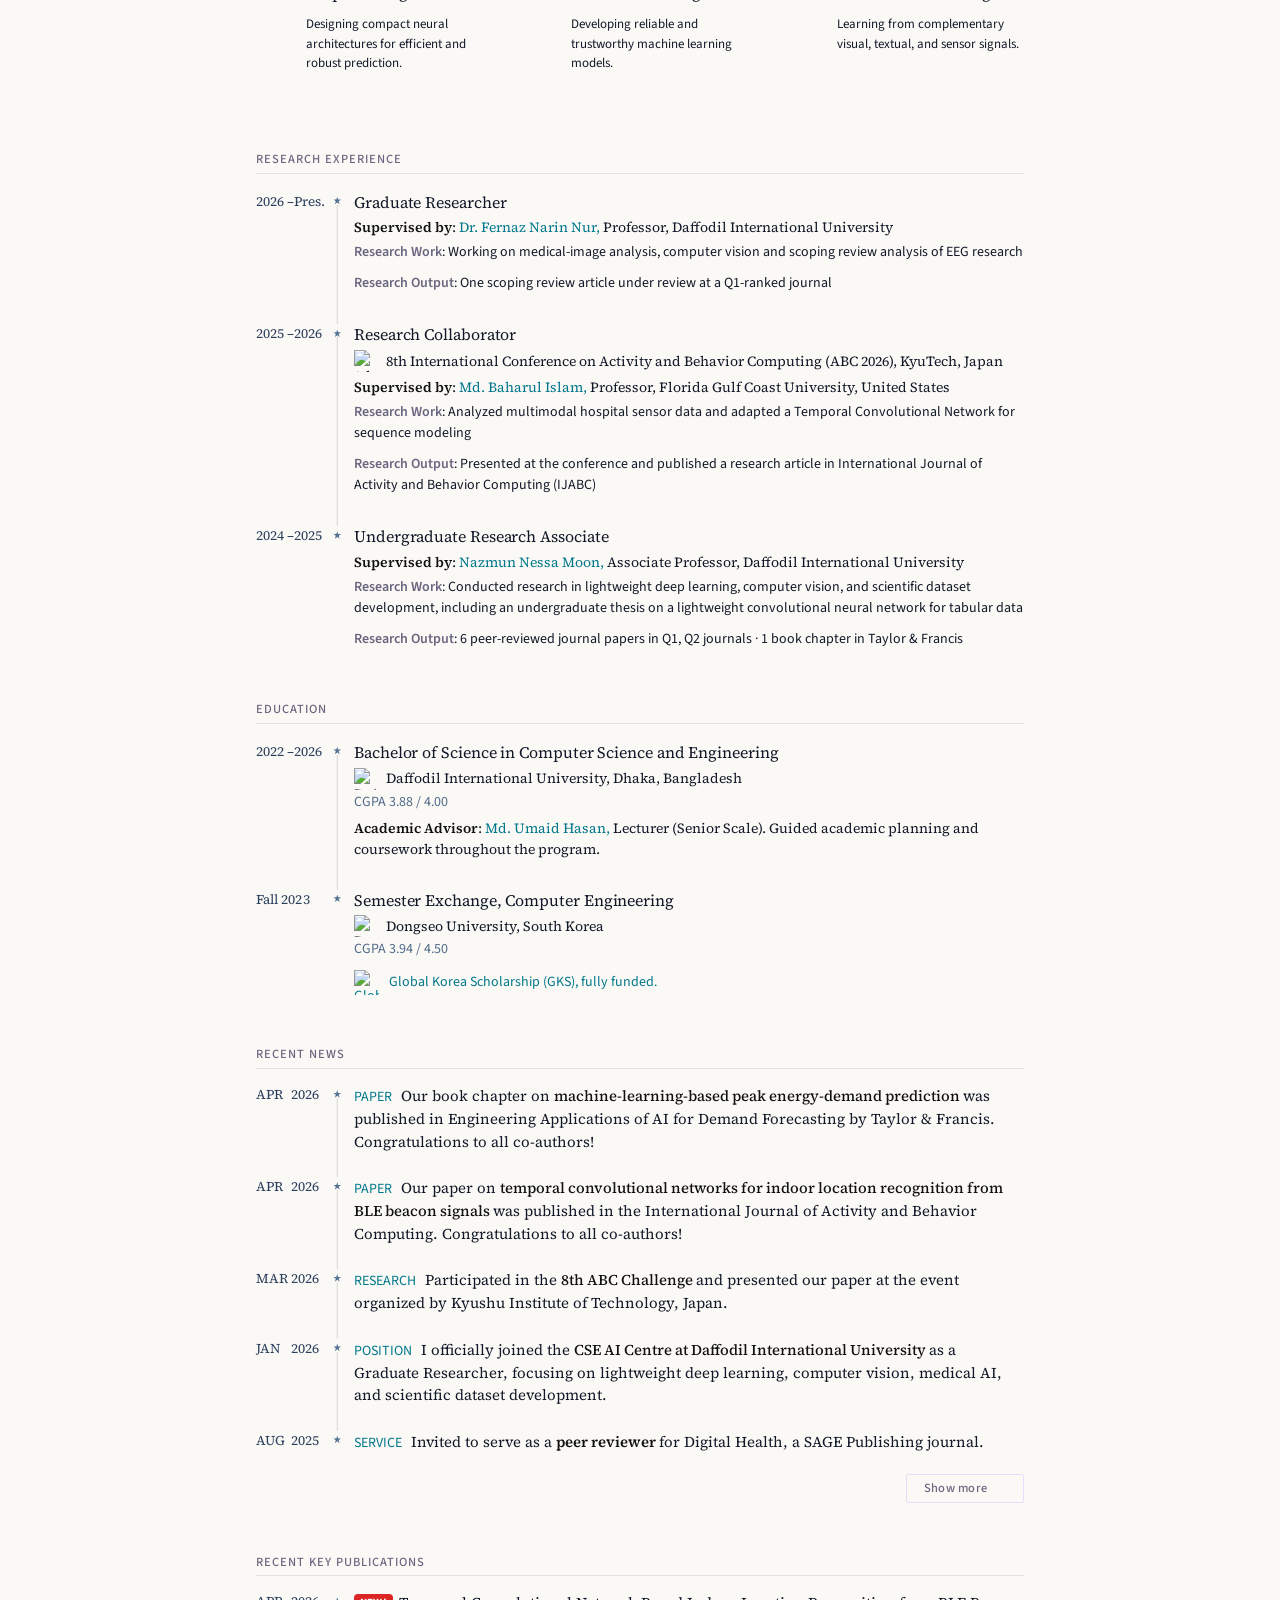
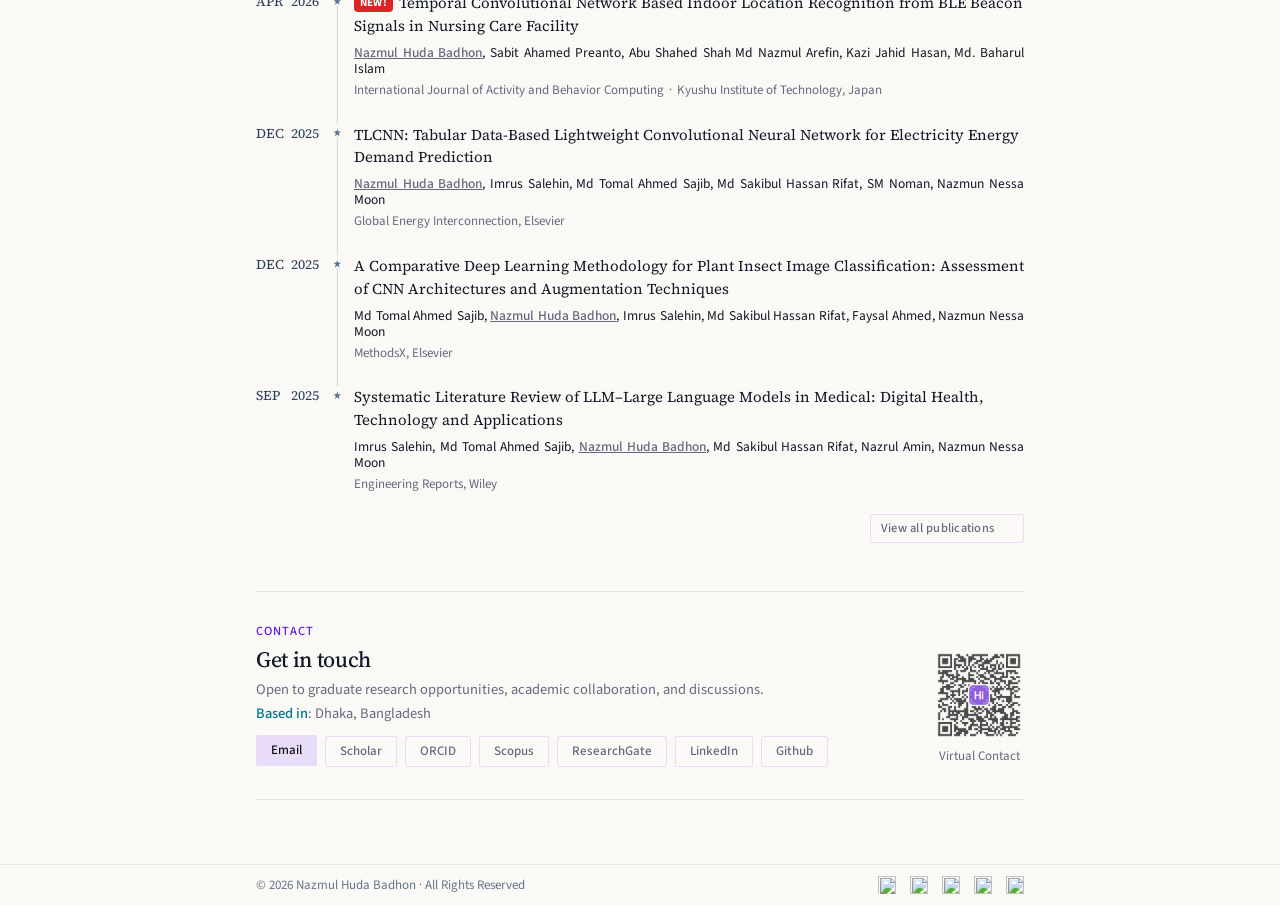
==== commit 05128b68: "Update research stats item from 24 to 25" ====
--- a/index.html
+++ b/index.html
@@ -425,7 +425,7 @@
 
                 <div class="research-stats__item">
                   <span class="block font-['Source_Serif_4'] text-[20px] leading-6 text-[#111111] sm:text-[22px]">
-                    24
+                    25
                   </span>
 
                   <span
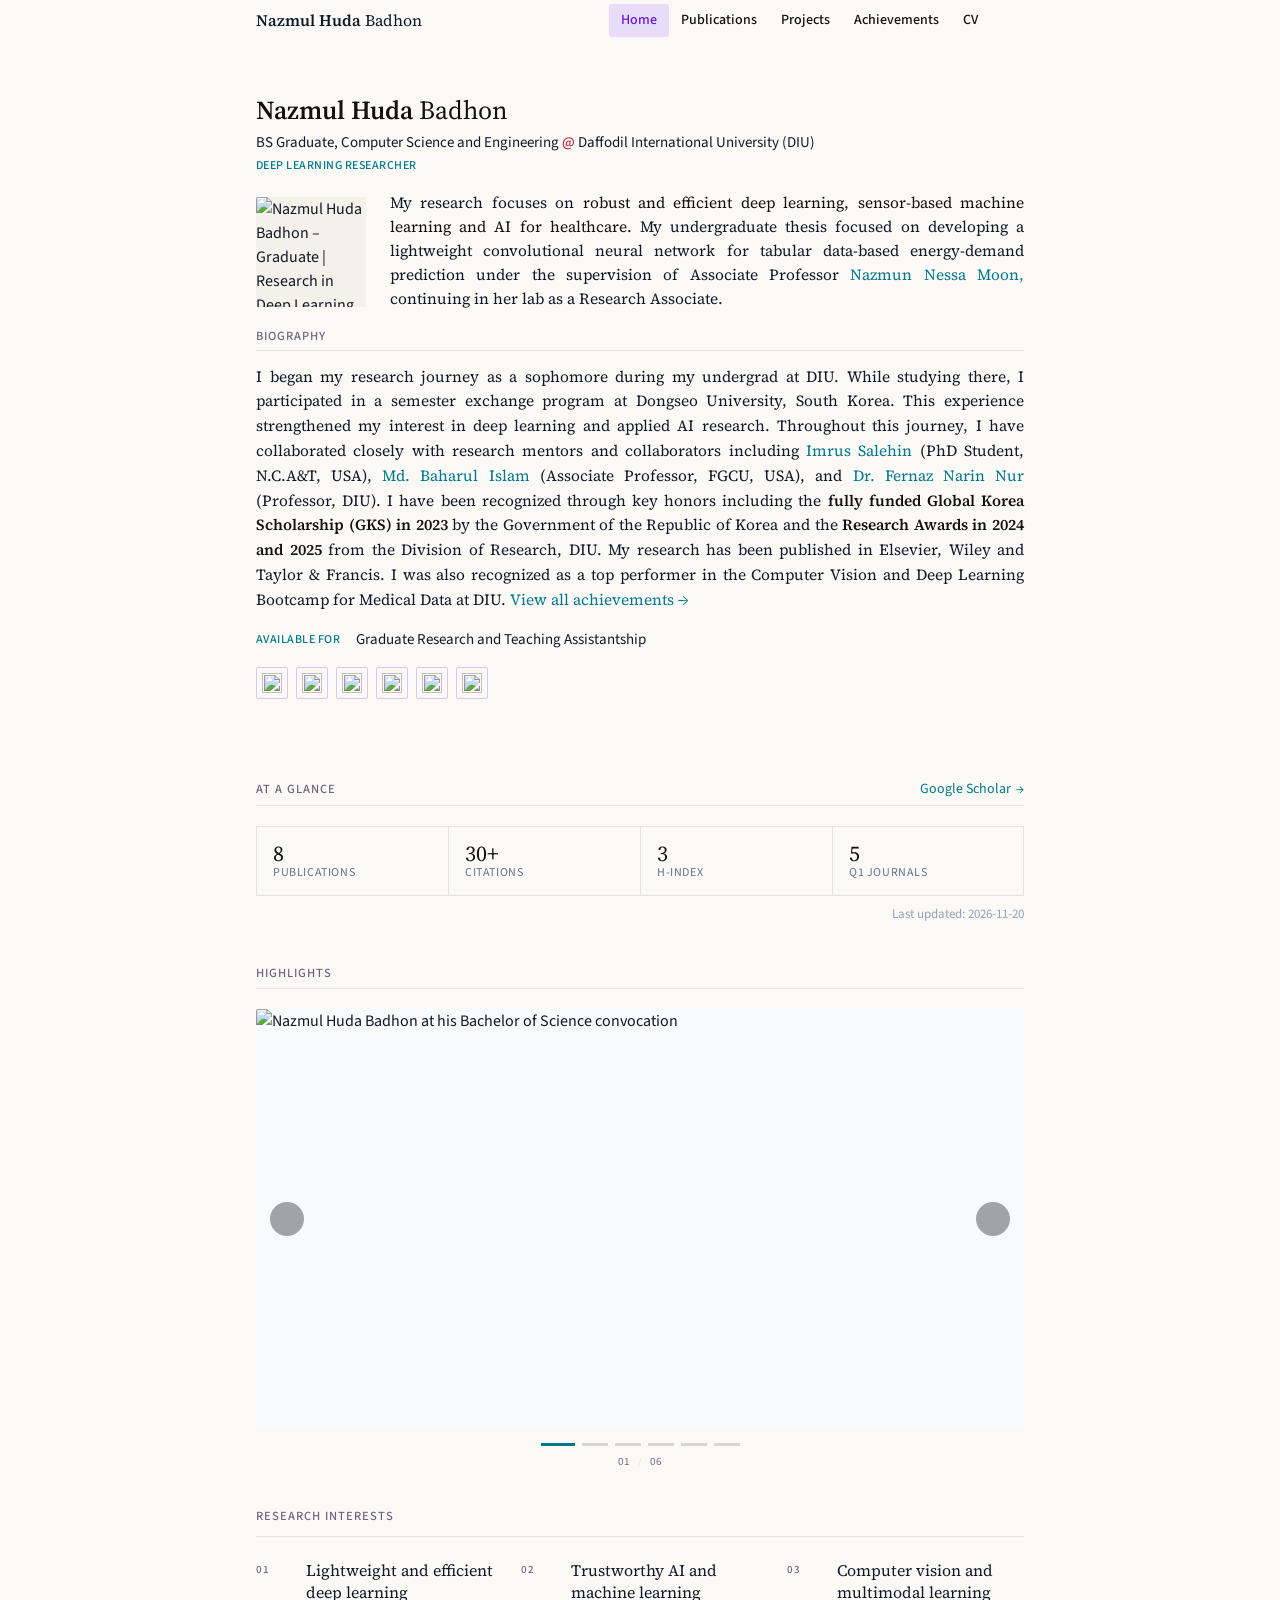
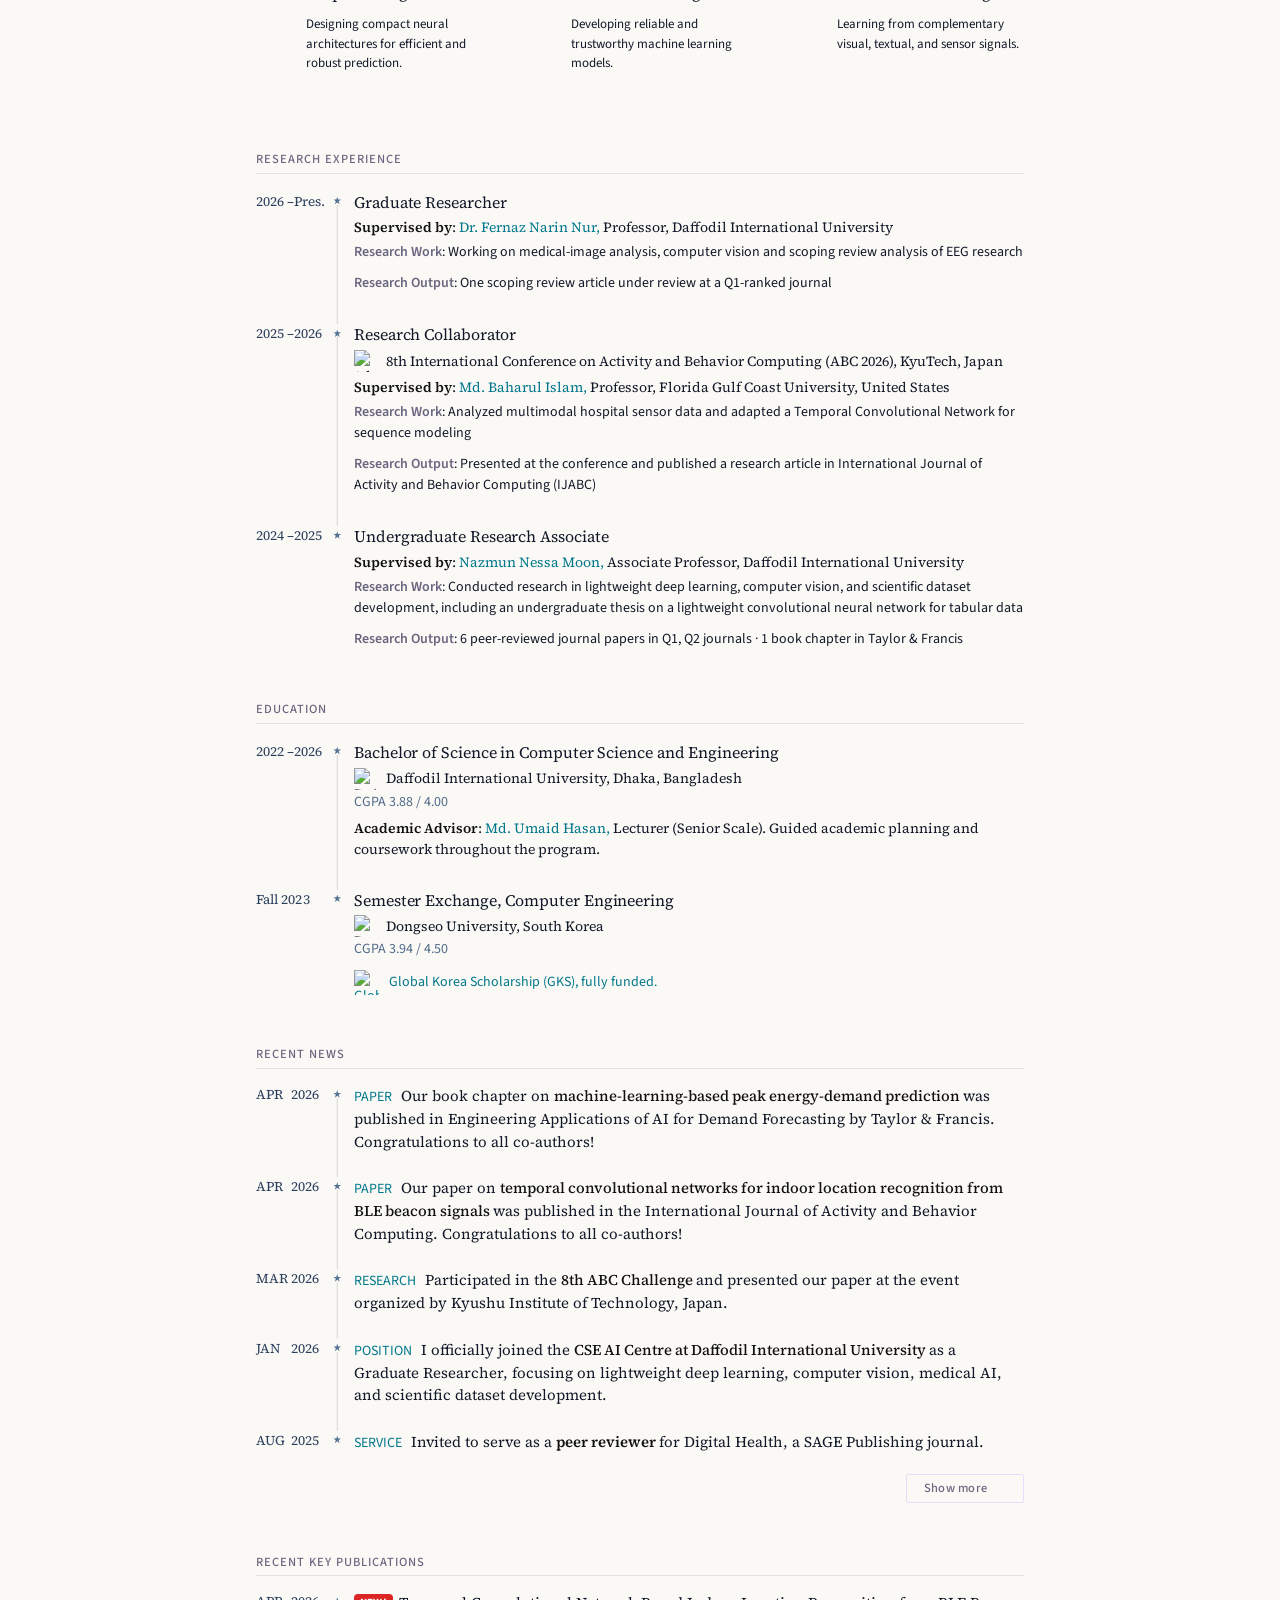
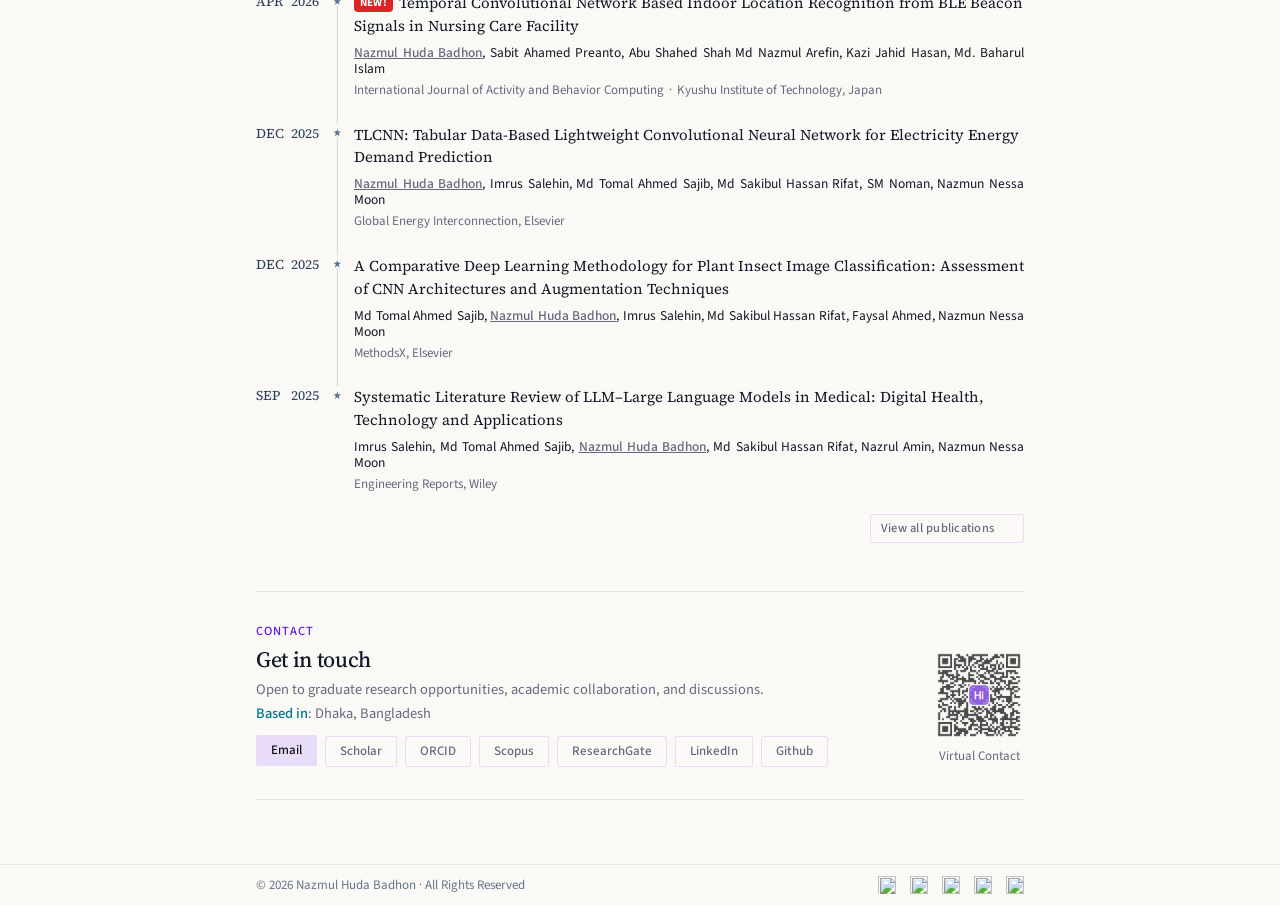
==== commit b95be100: "Update research stats and last updated date" ====
--- a/index.html
+++ b/index.html
@@ -425,7 +425,7 @@
 
                 <div class="research-stats__item">
                   <span class="block font-['Source_Serif_4'] text-[20px] leading-6 text-[#111111] sm:text-[22px]">
-                    25
+                    30+
                   </span>
 
                   <span
@@ -463,7 +463,7 @@
               <!-- Update metadata -->
               <p
                 class="mb-0 mt-2 text-right font-['Source_Sans_3'] text-[12px] font-normal leading-5 text-slate-400 sm:text-[13px] lg:mb-0">
-                Last updated: 2026-09-20
+                Last updated: 2026-11-20
               </p>
 
             </div>
